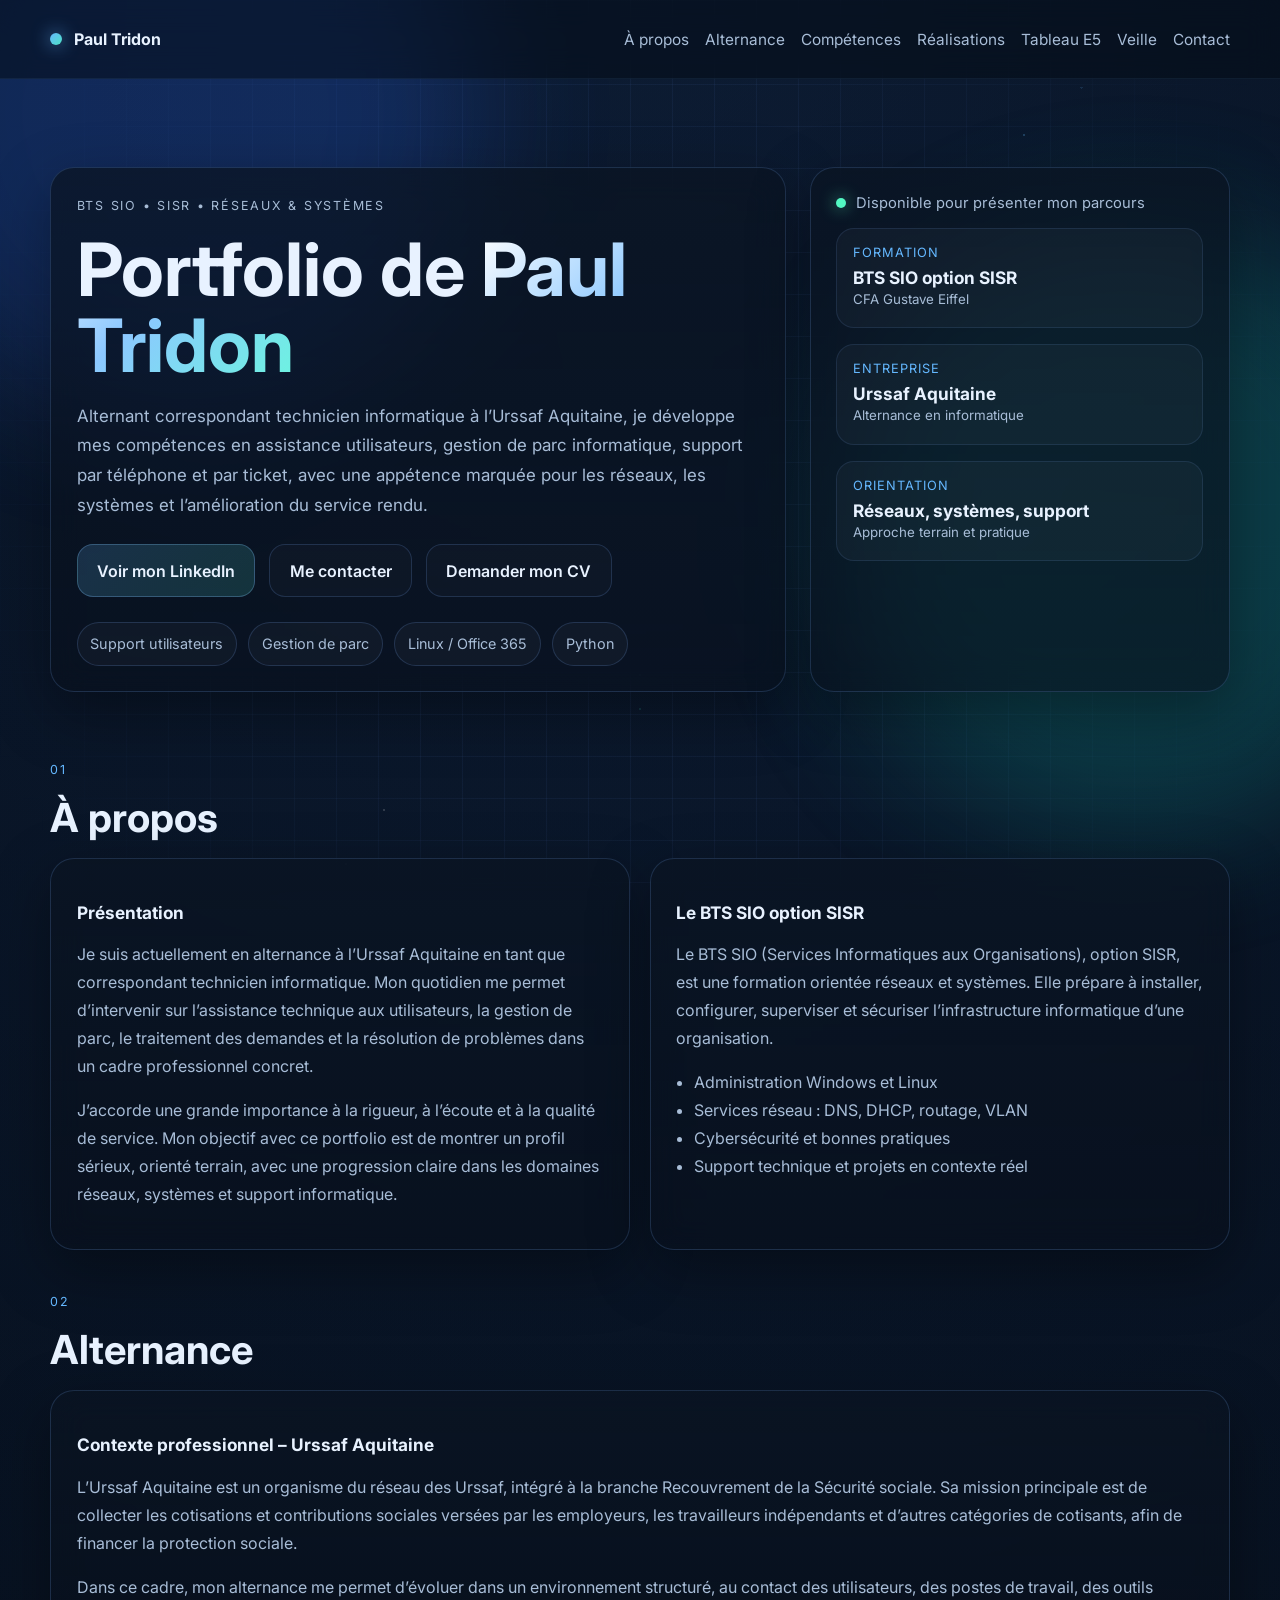
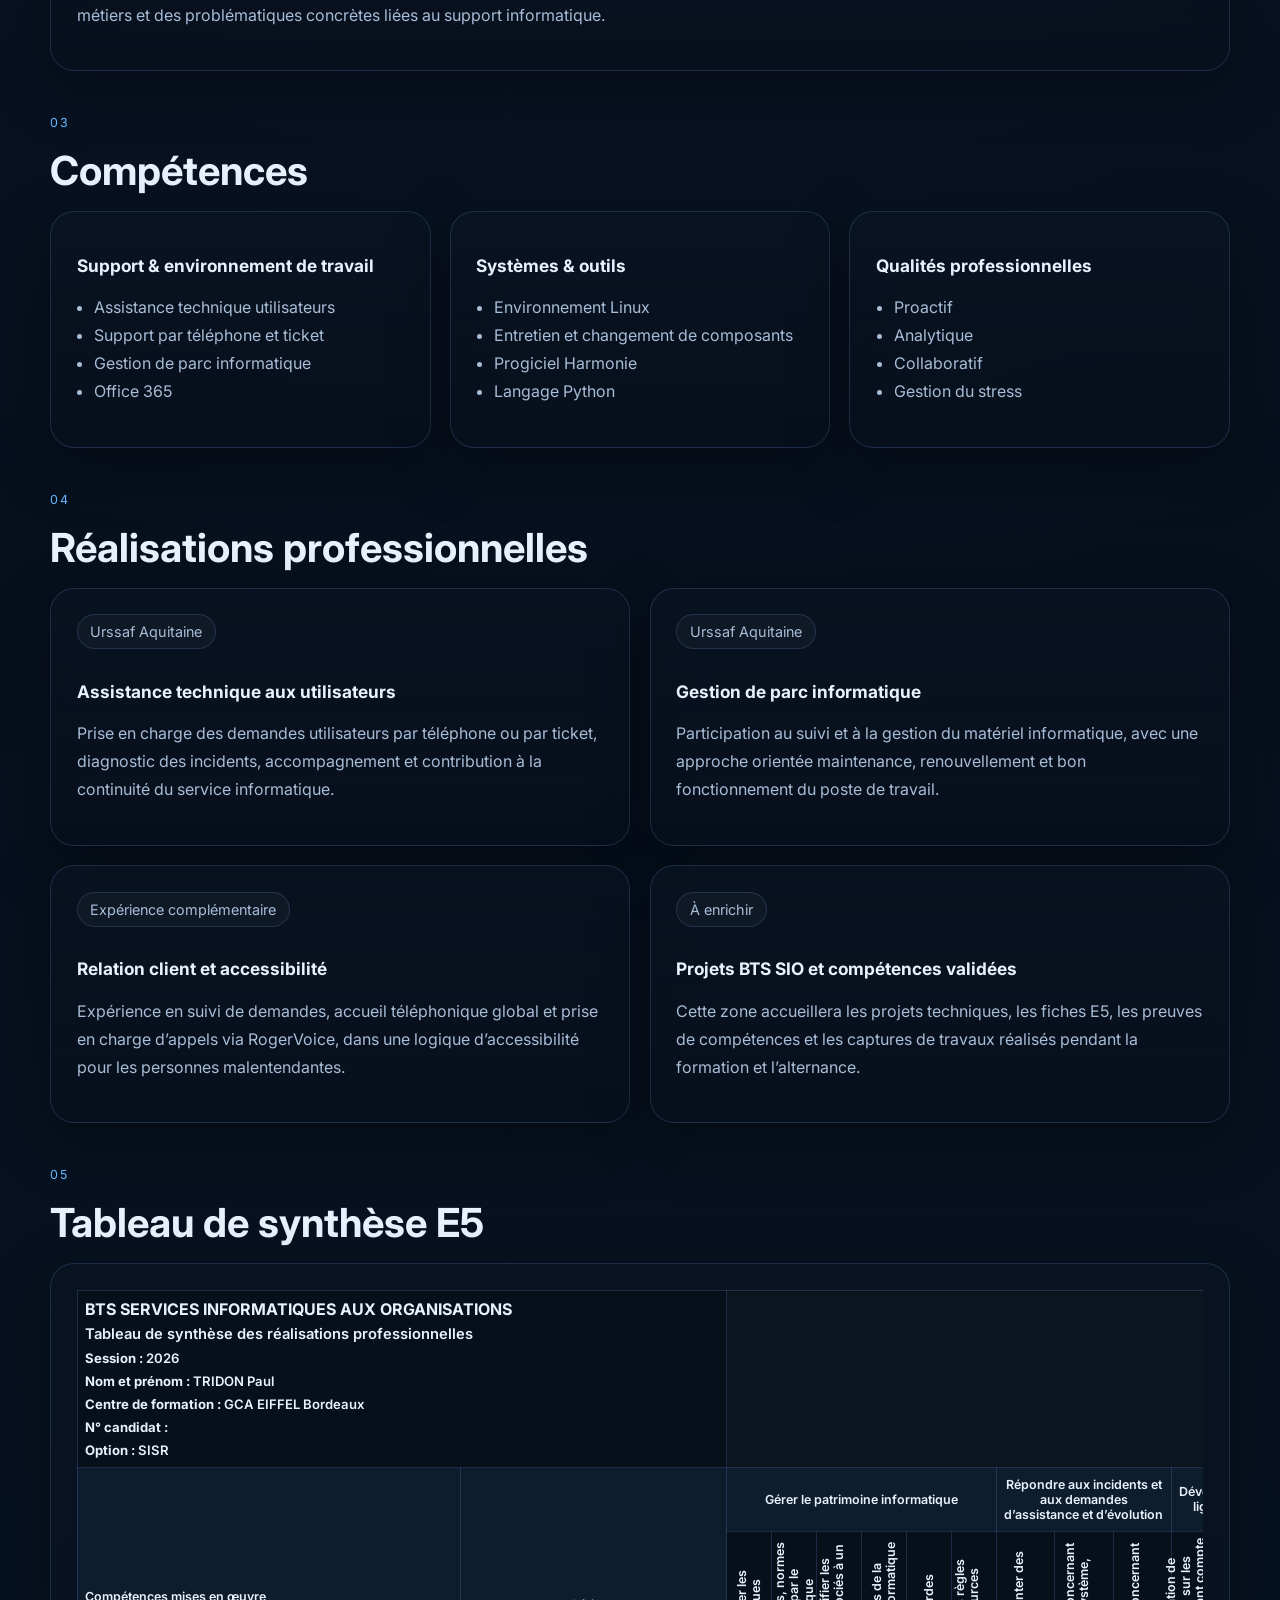
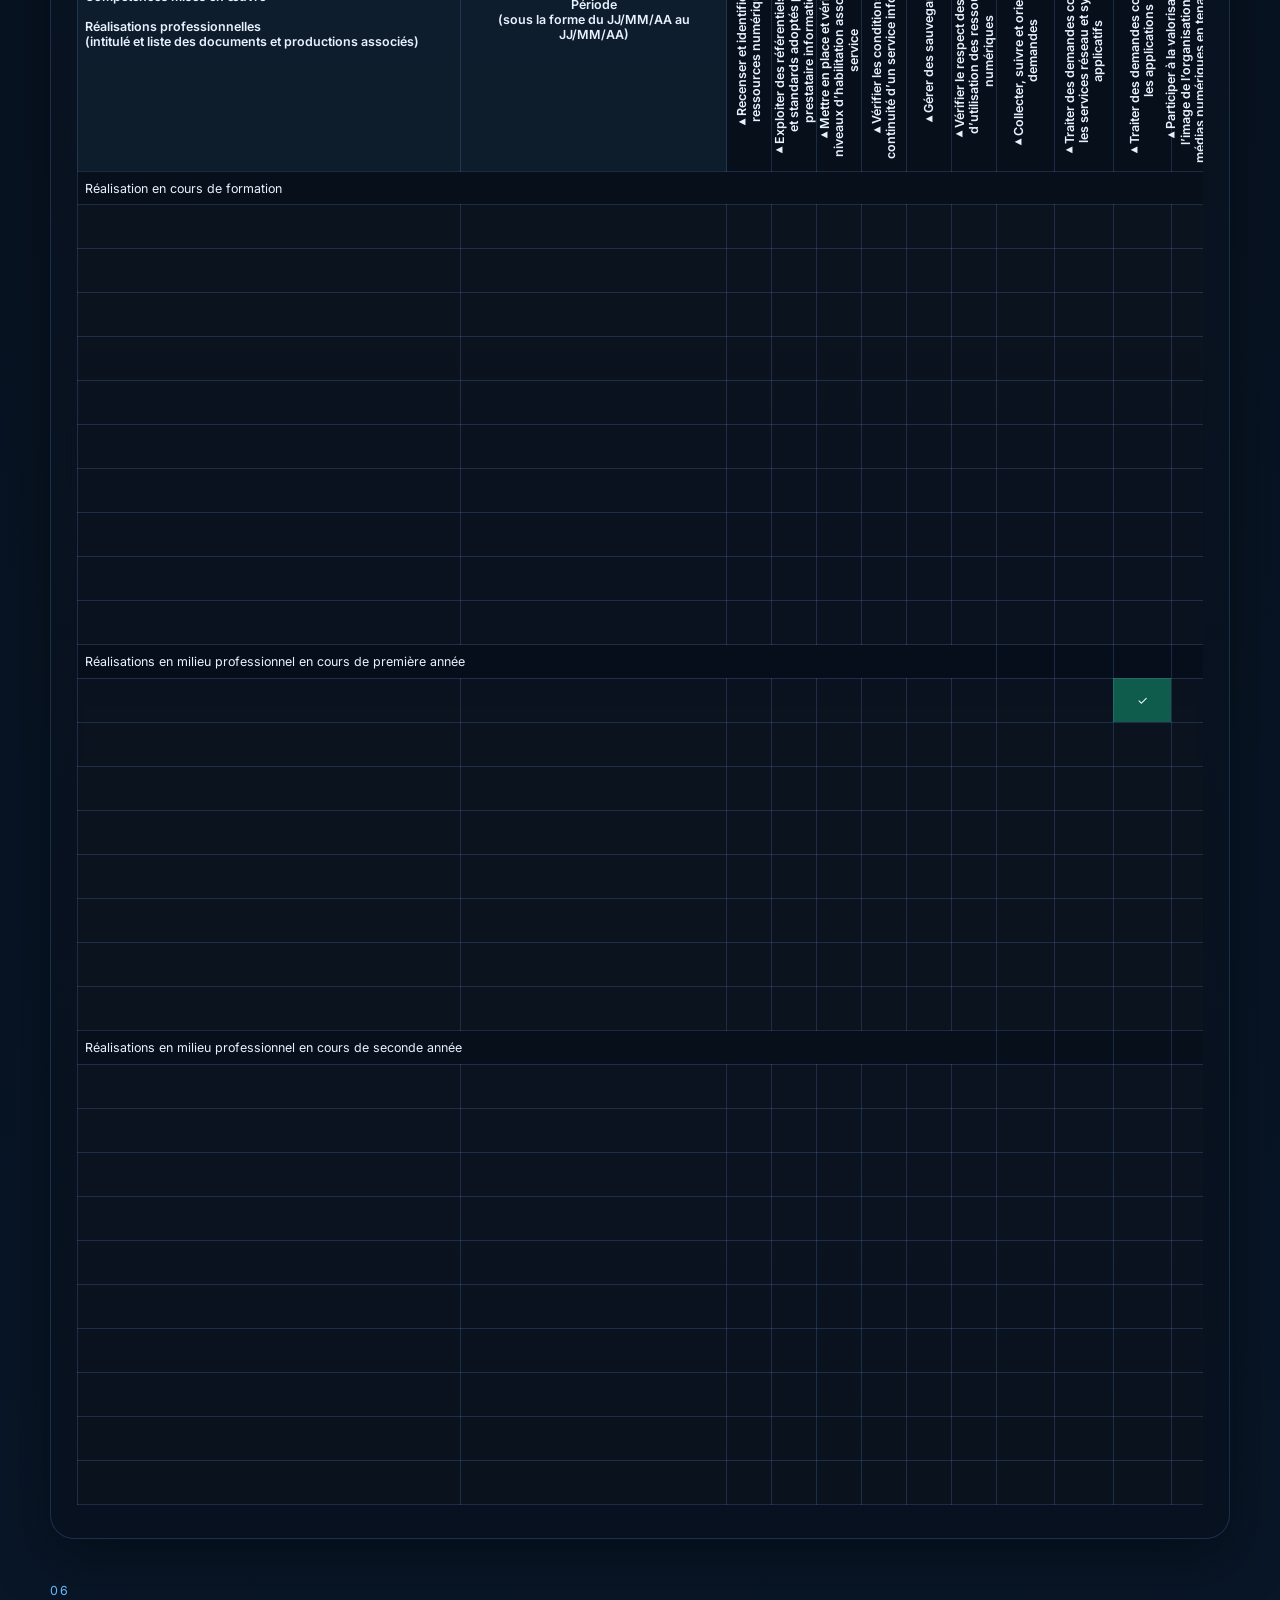
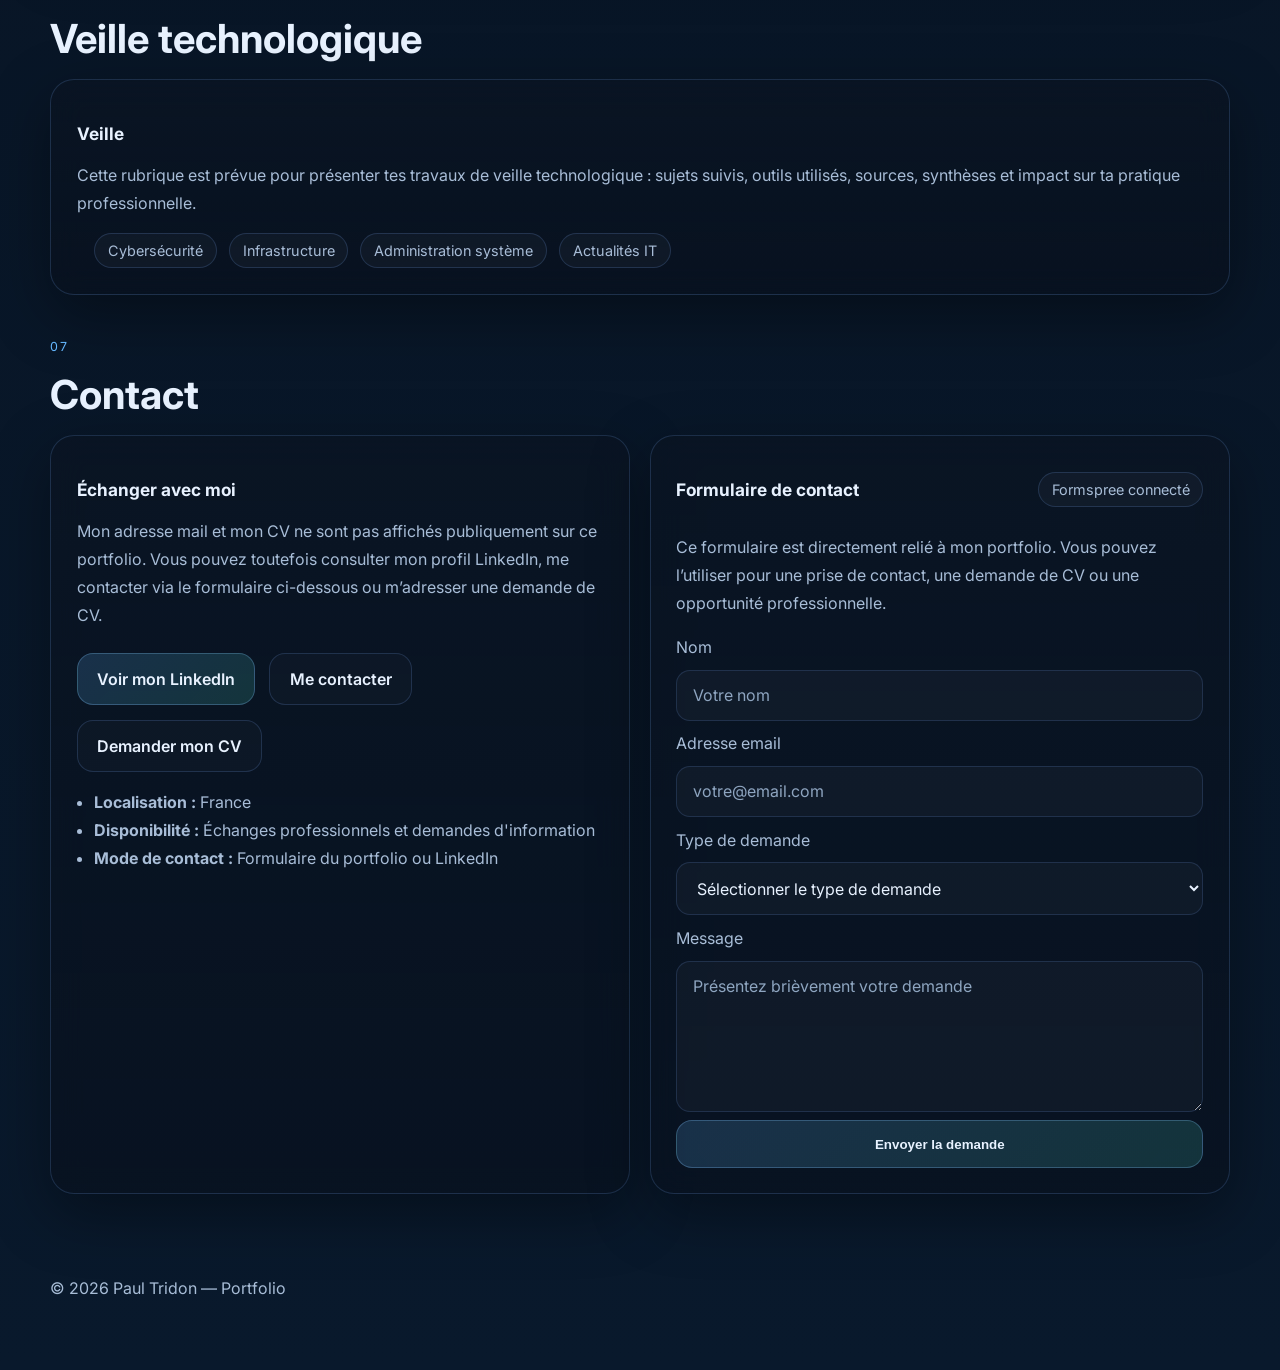
==== index.html @ 914522c3 "Update index.html Script du courant électrique" ====
<!DOCTYPE html>
<html lang="fr">
<head>
  <meta charset="UTF-8" />
  <meta name="viewport" content="width=device-width, initial-scale=1.0" />
  <meta name="description" content="Portfolio de Paul Tridon - BTS SIO SISR, alternant technicien informatique à l'Urssaf Aquitaine." />
  <title>Portfolio | Paul Tridon</title>
  <link rel="preconnect" href="https://fonts.googleapis.com">
  <link rel="preconnect" href="https://fonts.gstatic.com" crossorigin>
  <link href="https://fonts.googleapis.com/css2?family=Inter:wght@300;400;500;600;700;800&display=swap" rel="stylesheet">
  <link rel="stylesheet" href="style.css" />
</head>
<body>
  <div class="background-grid"></div>

<svg class="energy-layer" id="energyLayer" aria-hidden="true">
  <defs>
    <filter id="energyGlow" x="-50%" y="-50%" width="200%" height="200%">
      <feGaussianBlur stdDeviation="2.5" result="blur"></feGaussianBlur>
      <feMerge>
        <feMergeNode in="blur"></feMergeNode>
        <feMergeNode in="SourceGraphic"></feMergeNode>
      </feMerge>
    </filter>
  </defs>
  <g id="energyPaths"></g>
</svg>
  <div class="background-glow glow-1"></div>
  <div class="background-glow glow-2"></div>
  <div class="particles" aria-hidden="true"></div>

  <header class="site-header">
    <div class="container nav-wrap">
      <a href="#accueil" class="brand">
        <span class="brand-dot"></span>
        <span>Paul Tridon</span>
      </a>
      <nav class="nav">
        <a href="#a-propos">À propos</a>
        <a href="#alternance">Alternance</a>
        <a href="#competences">Compétences</a>
        <a href="#realisations">Réalisations</a>
        <a href="#tableau-e5">Tableau E5</a>
        <a href="#veille">Veille</a>
        <a href="#contact">Contact</a>
      </nav>
      <button class="menu-button" aria-label="Ouvrir le menu">☰</button>
    </div>
  </header>

  <main>
    <section id="accueil" class="hero container reveal visible">
      <div class="hero-copy card glass">
        <p class="eyebrow">BTS SIO • SISR • Réseaux & systèmes</p>
        <h1>Portfolio de <span>Paul Tridon</span></h1>
        <p class="lead">
          Alternant correspondant technicien informatique à l’Urssaf Aquitaine, je développe mes compétences
          en assistance utilisateurs, gestion de parc informatique, support par téléphone et par ticket,
          avec une appétence marquée pour les réseaux, les systèmes et l’amélioration du service rendu.
        </p>
        <div class="hero-actions">
          <a class="button primary" href="https://www.linkedin.com/in/paultridon97/" target="_blank" rel="noopener noreferrer">Voir mon LinkedIn</a>
          <a class="button secondary contact-trigger" href="#formulaire-contact" data-request="Prise de contact">Me contacter</a>
          <a class="button secondary contact-trigger" href="#formulaire-contact" data-request="Demande de CV">Demander mon CV</a>
        </div>
        <ul class="hero-badges">
          <li>Support utilisateurs</li>
          <li>Gestion de parc</li>
          <li>Linux / Office 365</li>
          <li>Python</li>
        </ul>
      </div>

      <aside class="hero-panel card glass reveal visible delay-1">
        <div class="panel-top">
          <span class="status"></span>
          <span>Disponible pour présenter mon parcours</span>
        </div>
        <div class="panel-item">
          <span class="panel-label">Formation</span>
          <strong>BTS SIO option SISR</strong>
          <small>CFA Gustave Eiffel</small>
        </div>
        <div class="panel-item">
          <span class="panel-label">Entreprise</span>
          <strong>Urssaf Aquitaine</strong>
          <small>Alternance en informatique</small>
        </div>
        <div class="panel-item">
          <span class="panel-label">Orientation</span>
          <strong>Réseaux, systèmes, support</strong>
          <small>Approche terrain et pratique</small>
        </div>
      </aside>
    </section>

    <section id="a-propos" class="container section reveal">
      <div class="section-heading">
        <p class="eyebrow">01</p>
        <h2>À propos</h2>
      </div>
      <div class="grid two-columns">
        <article class="card glass">
          <h3>Présentation</h3>
          <p>
            Je suis actuellement en alternance à l’Urssaf Aquitaine en tant que correspondant technicien informatique.
            Mon quotidien me permet d’intervenir sur l’assistance technique aux utilisateurs, la gestion de parc,
            le traitement des demandes et la résolution de problèmes dans un cadre professionnel concret.
          </p>
          <p>
            J’accorde une grande importance à la rigueur, à l’écoute et à la qualité de service. Mon objectif avec ce portfolio
            est de montrer un profil sérieux, orienté terrain, avec une progression claire dans les domaines réseaux, systèmes
            et support informatique.
          </p>
        </article>

        <article class="card glass">
          <h3>Le BTS SIO option SISR</h3>
          <p>
            Le BTS SIO (Services Informatiques aux Organisations), option SISR, est une formation orientée réseaux et systèmes.
            Elle prépare à installer, configurer, superviser et sécuriser l’infrastructure informatique d’une organisation.
          </p>
          <ul class="check-list">
            <li>Administration Windows et Linux</li>
            <li>Services réseau : DNS, DHCP, routage, VLAN</li>
            <li>Cybersécurité et bonnes pratiques</li>
            <li>Support technique et projets en contexte réel</li>
          </ul>
        </article>
      </div>
    </section>

    <section id="alternance" class="container section reveal">
      <div class="section-heading">
        <p class="eyebrow">02</p>
        <h2>Alternance</h2>
      </div>
      <article class="card glass long-text">
        <h3>Contexte professionnel – Urssaf Aquitaine</h3>
        <p>
          L’Urssaf Aquitaine est un organisme du réseau des Urssaf, intégré à la branche Recouvrement de la Sécurité sociale.
          Sa mission principale est de collecter les cotisations et contributions sociales versées par les employeurs,
          les travailleurs indépendants et d’autres catégories de cotisants, afin de financer la protection sociale.
        </p>
        <p>
          Dans ce cadre, mon alternance me permet d’évoluer dans un environnement structuré, au contact des utilisateurs,
          des postes de travail, des outils métiers et des problématiques concrètes liées au support informatique.
        </p>
      </article>
    </section>

    <section id="competences" class="container section reveal">
      <div class="section-heading">
        <p class="eyebrow">03</p>
        <h2>Compétences</h2>
      </div>
      <div class="grid cards-3">
        <article class="card glass skill-card">
          <h3>Support & environnement de travail</h3>
          <ul>
            <li>Assistance technique utilisateurs</li>
            <li>Support par téléphone et ticket</li>
            <li>Gestion de parc informatique</li>
            <li>Office 365</li>
          </ul>
        </article>
        <article class="card glass skill-card">
          <h3>Systèmes & outils</h3>
          <ul>
            <li>Environnement Linux</li>
            <li>Entretien et changement de composants</li>
            <li>Progiciel Harmonie</li>
            <li>Langage Python</li>
          </ul>
        </article>
        <article class="card glass skill-card">
          <h3>Qualités professionnelles</h3>
          <ul>
            <li>Proactif</li>
            <li>Analytique</li>
            <li>Collaboratif</li>
            <li>Gestion du stress</li>
          </ul>
        </article>
      </div>
    </section>

    <section id="realisations" class="container section reveal">
      <div class="section-heading">
        <p class="eyebrow">04</p>
        <h2>Réalisations professionnelles</h2>
      </div>
      <div class="grid cards-2">
        <article class="card glass project-card">
          <div class="project-tag">Urssaf Aquitaine</div>
          <h3>Assistance technique aux utilisateurs</h3>
          <p>
            Prise en charge des demandes utilisateurs par téléphone ou par ticket, diagnostic des incidents,
            accompagnement et contribution à la continuité du service informatique.
          </p>
        </article>
        <article class="card glass project-card">
          <div class="project-tag">Urssaf Aquitaine</div>
          <h3>Gestion de parc informatique</h3>
          <p>
            Participation au suivi et à la gestion du matériel informatique, avec une approche orientée maintenance,
            renouvellement et bon fonctionnement du poste de travail.
          </p>
        </article>
        <article class="card glass project-card">
          <div class="project-tag">Expérience complémentaire</div>
          <h3>Relation client et accessibilité</h3>
          <p>
            Expérience en suivi de demandes, accueil téléphonique global et prise en charge d’appels via RogerVoice,
            dans une logique d’accessibilité pour les personnes malentendantes.
          </p>
        </article>
        <article class="card glass project-card">
          <div class="project-tag">À enrichir</div>
          <h3>Projets BTS SIO et compétences validées</h3>
          <p>
            Cette zone accueillera les projets techniques, les fiches E5, les preuves de compétences et les captures
            de travaux réalisés pendant la formation et l’alternance.
          </p>
        </article>
      </div>
    </section>


    <section id="tableau-e5" class="container section reveal">
      <div class="section-heading">
        <p class="eyebrow">05</p>
        <h2>Tableau de synthèse E5</h2>
      </div>
      <article class="card glass">
        <div class="e5-wrapper">
          <table class="e5-table" aria-label="Tableau de synthèse des réalisations professionnelles E5">
            <tr class="e5-meta-row">
             <th colspan="2" class="e5-meta-cell">
              <div class="e5-meta-stack">
                <div class="e5-meta-title">BTS SERVICES INFORMATIQUES AUX ORGANISATIONS</div>
                <div class="e5-meta-subtitle">Tableau de synthèse des réalisations professionnelles</div>
          
                <div class="e5-meta-line"><strong>Session :</strong> 2026</div>
                <div class="e5-meta-line"><strong>Nom et prénom :</strong> TRIDON Paul</div>
                <div class="e5-meta-line"><strong>Centre de formation :</strong> GCA EIFFEL Bordeaux</div>
                <div class="e5-meta-line"><strong>N° candidat :</strong> </div>
                <div class="e5-meta-line"><strong>Option :</strong> SISR</div>
              </div>
            </th>

  <th colspan="21" class="e5-meta-spacer"></th>
</tr>
              <th rowspan="2" class="left-header">Compétences mises en œuvre<br><br>Réalisations professionnelles<br>(intitulé et liste des documents et productions associés)</th>
              <th rowspan="2" class="period-header">Période<br>(sous la forme du JJ/MM/AA au JJ/MM/AA)</th>
              <th colspan="6" class="group-header">Gérer le patrimoine informatique</th>
              <th colspan="3" class="group-header">Répondre aux incidents et aux demandes d’assistance et d’évolution</th>
              <th colspan="3" class="group-header">Développer la présence en ligne de l’organisation</th>
              <th colspan="3" class="group-header">Travailler en mode projet</th>
              <th colspan="3" class="group-header">Mettre à disposition des utilisateurs un service informatique</th>
              <th colspan="4" class="group-header">Organiser son développement professionnel</th>
            </tr>
            <tr>
                <th scope="col" class="rotate">▸Recenser et identifier les ressources numériques</th>
                <th scope="col" class="rotate">▸Exploiter des référentiels, normes et standards adoptés par le prestataire informatique</th>
                <th scope="col" class="rotate">▸Mettre en place et vérifier les niveaux d’habilitation associés à un service</th>
                <th scope="col" class="rotate">▸Vérifier les conditions de la continuité d’un service informatique</th>
                <th scope="col" class="rotate">▸Gérer des sauvegardes</th>
                <th scope="col" class="rotate">▸Vérifier le respect des règles d’utilisation des ressources numériques</th>
                <th scope="col" class="rotate">▸Collecter, suivre et orienter des demandes</th>
                <th scope="col" class="rotate">▸Traiter des demandes concernant les services réseau et système, applicatifs</th>
                <th scope="col" class="rotate">▸Traiter des demandes concernant les applications</th>
                <th scope="col" class="rotate">▸Participer à la valorisation de l’image de l’organisation sur les médias numériques en tenant compte du cadre juridique et des enjeux économiques</th>
                <th scope="col" class="rotate">▸Référencer les services en ligne de l’organisation et mesurer leur visibilité.</th>
                <th scope="col" class="rotate">▸Participer à l’évolution d’un site Web exploitant les données de l’organisation</th>
                <th scope="col" class="rotate">▸Analyser les objectifs et les modalités d’organisation d’un projet</th>
                <th scope="col" class="rotate">▸Planifier les activités</th>
                <th scope="col" class="rotate">▸Évaluer les indicateurs de suivi d’un projet et analyser les écarts</th>
                <th scope="col" class="rotate">▸Réaliser les tests d’intégration et d’acceptation d’un service</th>
                <th scope="col" class="rotate">▸Déployer un service</th>
                <th scope="col" class="rotate">▸Accompagner les utilisateurs dans la mise en place d’un service</th>
                <th scope="col" class="rotate">▸Mettre en place son environnement d’apprentissage personnel</th>
                <th scope="col" class="rotate">▸Mettre en œuvre des outils et stratégies de veille informationnelle</th>
                <th scope="col" class="rotate">▸Gérer son identité professionnelle</th>
                <th scope="col" class="rotate">▸Développer son projet professionnel</th>
            </tr>
            <tr class="section-row">
              <td colspan="24">Réalisation en cours de formation</td>
            </tr>
              <tr class="blank-row"><td></td><td></td><td></td><td></td><td></td><td></td><td></td><td></td><td></td><td></td><td></td><td></td><td></td><td></td><td></td><td></td><td></td><td></td><td></td><td></td><td></td><td></td><td></td><td></td></tr>
              <tr class="blank-row"><td></td><td></td><td></td><td></td><td></td><td></td><td></td><td></td><td></td><td></td><td></td><td></td><td></td><td></td><td></td><td></td><td></td><td></td><td></td><td></td><td></td><td></td><td></td><td></td></tr>
              <tr class="blank-row"><td></td><td></td><td></td><td></td><td></td><td></td><td></td><td></td><td></td><td></td><td></td><td></td><td></td><td></td><td></td><td></td><td></td><td></td><td></td><td></td><td></td><td></td><td></td><td></td></tr>
              <tr class="blank-row"><td></td><td></td><td></td><td></td><td></td><td></td><td></td><td></td><td></td><td></td><td></td><td></td><td></td><td></td><td></td><td></td><td></td><td></td><td></td><td></td><td></td><td></td><td></td><td></td></tr>
              <tr class="blank-row"><td></td><td></td><td></td><td></td><td></td><td></td><td></td><td></td><td></td><td></td><td></td><td></td><td></td><td></td><td></td><td></td><td></td><td></td><td></td><td></td><td></td><td></td><td></td><td></td></tr>
              <tr class="blank-row"><td></td><td></td><td></td><td></td><td></td><td></td><td></td><td></td><td></td><td></td><td></td><td></td><td></td><td></td><td></td><td></td><td></td><td></td><td></td><td></td><td></td><td></td><td></td><td></td></tr>
              <tr class="blank-row"><td></td><td></td><td></td><td></td><td></td><td></td><td></td><td></td><td></td><td></td><td></td><td></td><td></td><td></td><td></td><td></td><td></td><td></td><td></td><td></td><td></td><td></td><td></td><td></td></tr>
              <tr class="blank-row"><td></td><td></td><td></td><td></td><td></td><td></td><td></td><td></td><td></td><td></td><td></td><td></td><td></td><td></td><td></td><td></td><td></td><td></td><td></td><td></td><td></td><td></td><td></td><td></td></tr>
              <tr class="blank-row"><td></td><td></td><td></td><td></td><td></td><td></td><td></td><td></td><td></td><td></td><td></td><td></td><td></td><td></td><td></td><td></td><td></td><td></td><td></td><td></td><td></td><td></td><td></td><td></td></tr>
              <tr class="blank-row"><td></td><td></td><td></td><td></td><td></td><td></td><td></td><td></td><td></td><td></td><td></td><td></td><td></td><td></td><td></td><td></td><td></td><td></td><td></td><td></td><td></td><td></td><td></td><td></td></tr>
            <tr class="section-row secondary">
              <td colspan="8">Réalisations en milieu professionnel en cours de première année</td>
              <td></td><td></td><td></td><td></td><td></td><td></td><td></td><td></td>
              <td></td><td></td><td></td><td></td><td></td><td></td><td></td><td></td>
            </tr>
              <tr class="blank-row"><td></td><td></td><td></td><td></td><td></td><td></td><td></td><td></td><td></td><td></td><td style="background:#0f5c4d; color:#eafff8; text-align:center;">✓</td><td></td><td></td><td></td><td></td><td></td><td></td><td></td><td></td><td></td><td></td><td></td><td></td><td></td></tr>
              <tr class="blank-row"><td></td><td></td><td></td><td></td><td></td><td></td><td></td><td></td><td></td><td></td><td></td><td></td><td></td><td></td><td></td><td></td><td></td><td></td><td></td><td></td><td></td><td></td><td></td><td></td></tr>
              <tr class="blank-row"><td></td><td></td><td></td><td></td><td></td><td></td><td></td><td></td><td></td><td></td><td></td><td></td><td></td><td></td><td></td><td></td><td></td><td></td><td></td><td></td><td></td><td></td><td></td><td></td></tr>
              <tr class="blank-row"><td></td><td></td><td></td><td></td><td></td><td></td><td></td><td></td><td></td><td></td><td></td><td></td><td></td><td></td><td></td><td></td><td></td><td></td><td></td><td></td><td></td><td></td><td></td><td></td></tr>
              <tr class="blank-row"><td></td><td></td><td></td><td></td><td></td><td></td><td></td><td></td><td></td><td></td><td></td><td></td><td></td><td></td><td></td><td></td><td></td><td></td><td></td><td></td><td></td><td></td><td></td><td></td></tr>
              <tr class="blank-row"><td></td><td></td><td></td><td></td><td></td><td></td><td></td><td></td><td></td><td></td><td></td><td></td><td></td><td></td><td></td><td></td><td></td><td></td><td></td><td></td><td></td><td></td><td></td><td></td></tr>
              <tr class="blank-row"><td></td><td></td><td></td><td></td><td></td><td></td><td></td><td></td><td></td><td></td><td></td><td></td><td></td><td></td><td></td><td></td><td></td><td></td><td></td><td></td><td></td><td></td><td></td><td></td></tr>
              <tr class="blank-row"><td></td><td></td><td></td><td></td><td></td><td></td><td></td><td></td><td></td><td></td><td></td><td></td><td></td><td></td><td></td><td></td><td></td><td></td><td></td><td></td><td></td><td></td><td></td><td></td></tr>
            <tr class="section-row secondary">
              <td colspan="8">Réalisations en milieu professionnel en cours de seconde année</td>
              <td></td><td></td><td></td><td></td><td></td><td></td><td></td><td></td>
              <td></td><td></td><td></td><td></td><td></td><td></td><td></td><td></td>
            </tr>
              <tr class="blank-row"><td></td><td></td><td></td><td></td><td></td><td></td><td></td><td></td><td></td><td></td><td></td><td></td><td></td><td></td><td></td><td></td><td></td><td></td><td></td><td></td><td></td><td></td><td></td><td></td></tr>
              <tr class="blank-row"><td></td><td></td><td></td><td></td><td></td><td></td><td></td><td></td><td></td><td></td><td></td><td></td><td></td><td></td><td></td><td></td><td></td><td></td><td></td><td></td><td></td><td></td><td></td><td></td></tr>
              <tr class="blank-row"><td></td><td></td><td></td><td></td><td></td><td></td><td></td><td></td><td></td><td></td><td></td><td></td><td></td><td></td><td></td><td></td><td></td><td></td><td></td><td></td><td></td><td></td><td></td><td></td></tr>
              <tr class="blank-row"><td></td><td></td><td></td><td></td><td></td><td></td><td></td><td></td><td></td><td></td><td></td><td></td><td></td><td></td><td></td><td></td><td></td><td></td><td></td><td></td><td></td><td></td><td></td><td></td></tr>
              <tr class="blank-row"><td></td><td></td><td></td><td></td><td></td><td></td><td></td><td></td><td></td><td></td><td></td><td></td><td></td><td></td><td></td><td></td><td></td><td></td><td></td><td></td><td></td><td></td><td></td><td></td></tr>
              <tr class="blank-row"><td></td><td></td><td></td><td></td><td></td><td></td><td></td><td></td><td></td><td></td><td></td><td></td><td></td><td></td><td></td><td></td><td></td><td></td><td></td><td></td><td></td><td></td><td></td><td></td></tr>
              <tr class="blank-row"><td></td><td></td><td></td><td></td><td></td><td></td><td></td><td></td><td></td><td></td><td></td><td></td><td></td><td></td><td></td><td></td><td></td><td></td><td></td><td></td><td></td><td></td><td></td><td></td></tr>
              <tr class="blank-row"><td></td><td></td><td></td><td></td><td></td><td></td><td></td><td></td><td></td><td></td><td></td><td></td><td></td><td></td><td></td><td></td><td></td><td></td><td></td><td></td><td></td><td></td><td></td><td></td></tr>
              <tr class="blank-row"><td></td><td></td><td></td><td></td><td></td><td></td><td></td><td></td><td></td><td></td><td></td><td></td><td></td><td></td><td></td><td></td><td></td><td></td><td></td><td></td><td></td><td></td><td></td><td></td></tr>
              <tr class="blank-row"><td></td><td></td><td></td><td></td><td></td><td></td><td></td><td></td><td></td><td></td><td></td><td></td><td></td><td></td><td></td><td></td><td></td><td></td><td></td><td></td><td></td><td></td><td></td><td></td></tr>
          </table>
        </div>
      </article>
    </section>


    <section id="veille" class="container section reveal">
      <div class="section-heading">
        <p class="eyebrow">06</p>
        <h2>Veille technologique</h2>
      </div>
      <article class="card glass">
        <h3>Veille</h3>
        <p>
          Cette rubrique est prévue pour présenter tes travaux de veille technologique : sujets suivis,
          outils utilisés, sources, synthèses et impact sur ta pratique professionnelle.
        </p>
        <div class="mini-tags">
          <span>Cybersécurité</span>
          <span>Infrastructure</span>
          <span>Administration système</span>
          <span>Actualités IT</span>
        </div>
      </article>
    </section>

    <section id="contact" class="container section reveal">
      <div class="section-heading">
        <p class="eyebrow">07</p>
        <h2>Contact</h2>
      </div>
      <div class="grid two-columns">
        <article class="card glass">
          <h3>Échanger avec moi</h3>
          <p>
            Mon adresse mail et mon CV ne sont pas affichés publiquement sur ce portfolio.
            Vous pouvez toutefois consulter mon profil LinkedIn, me contacter via le formulaire
            ci-dessous ou m’adresser une demande de CV.
          </p>
          <div class="hero-actions contact-actions">
            <a class="button primary" href="https://www.linkedin.com/in/paultridon97/" target="_blank" rel="noopener noreferrer">Voir mon LinkedIn</a>
            <a class="button secondary contact-trigger" href="#formulaire-contact" data-request="Prise de contact">Me contacter</a>
            <a class="button secondary contact-trigger" href="#formulaire-contact" data-request="Demande de CV">Demander mon CV</a>
          </div>
          <ul class="contact-list">
            <li><strong>Localisation :</strong> France</li>
            <li><strong>Disponibilité :</strong> Échanges professionnels et demandes d'information</li>
            <li><strong>Mode de contact :</strong> Formulaire du portfolio ou LinkedIn</li>
          </ul>
        </article>

        <article class="card glass" id="formulaire-contact">
          <div class="form-heading">
            <h3>Formulaire de contact</h3>
            <span class="form-badge">Formspree connecté</span>
          </div>
          <p>
            Ce formulaire est directement relié à mon portfolio. Vous pouvez l’utiliser pour une prise de contact, une demande de CV ou une opportunité professionnelle.
          </p>

          <form class="contact-form" action="https://formspree.io/f/xzdklglq" method="POST">
            <input type="hidden" name="_subject" value="Nouveau message depuis le portfolio de Paul Tridon" />
            <input type="hidden" name="_next" value="thank-you.html" />
            <input type="text" name="_gotcha" tabindex="-1" autocomplete="off" class="honeypot" aria-hidden="true" />

            <label for="nom">Nom</label>
            <input id="nom" name="nom" type="text" placeholder="Votre nom" required />

            <label for="email">Adresse email</label>
            <input id="email" name="email" type="email" placeholder="votre@email.com" required />

            <label for="type-demande">Type de demande</label>
            <select id="type-demande" name="type_demande" required>
              <option value="">Sélectionner le type de demande</option>
              <option value="Prise de contact">Prise de contact</option>
              <option value="Demande de CV">Demande de CV</option>
              <option value="Opportunité professionnelle">Opportunité professionnelle</option>
            </select>

            <label for="message">Message</label>
            <textarea id="message" name="message" rows="6" placeholder="Présentez brièvement votre demande" required></textarea>

            <button class="button primary full-width" type="submit">Envoyer la demande</button>
          </form>
        </article>
      </div>
    </section>
  </main>

  <footer class="site-footer container">
    <p>© <span id="year"></span> Paul Tridon — Portfolio</p>
  </footer>

  <script>
    const menuButton = document.querySelector('.menu-button');
    const nav = document.querySelector('.nav');
    const year = document.getElementById('year');
    const revealElements = document.querySelectorAll('.reveal');
    const contactTriggers = document.querySelectorAll('.contact-trigger');
    const requestField = document.getElementById('type-demande');

    year.textContent = new Date().getFullYear();

    if (menuButton) {
      menuButton.addEventListener('click', () => {
        document.body.classList.toggle('menu-open');
      });
    }

    nav?.querySelectorAll('a').forEach((link) => {
      link.addEventListener('click', () => document.body.classList.remove('menu-open'));
    });

    const observer = new IntersectionObserver((entries) => {
      entries.forEach((entry) => {
        if (entry.isIntersecting) {
          entry.target.classList.add('visible');
          observer.unobserve(entry.target);
        }
      });
    }, { threshold: 0.15 });

    revealElements.forEach((element) => {
      if (!element.classList.contains('visible')) observer.observe(element);
    });

    contactTriggers.forEach((trigger) => {
      trigger.addEventListener('click', () => {
        const requestType = trigger.dataset.request || '';
        if (requestField && requestType) {
          requestField.value = requestType;
        }
      });
    });
  </script>
  <script>
  const energyLayer = document.getElementById("energyLayer");
  const energyPaths = document.getElementById("energyPaths");

  const GRID_SIZE = 42; // Doit correspondre au background-size de ta grille

  function resizeEnergyLayer() {
    energyLayer.setAttribute("viewBox", `0 0 ${window.innerWidth} ${window.innerHeight}`);
  }

  function clamp(value, min, max) {
    return Math.max(min, Math.min(max, value));
  }

  function randomGridCoord(max) {
    const cells = Math.floor(max / GRID_SIZE);
    return Math.round(Math.random() * cells) * GRID_SIZE;
  }

  function randomEdgePoint(w, h) {
    const edge = Math.floor(Math.random() * 4);

    if (edge === 0) return { x: 0, y: randomGridCoord(h) };      // gauche
    if (edge === 1) return { x: w, y: randomGridCoord(h) };      // droite
    if (edge === 2) return { x: randomGridCoord(w), y: 0 };      // haut
    return { x: randomGridCoord(w), y: h };                      // bas
  }

  function buildElectricPath() {
    const w = window.innerWidth;
    const h = window.innerHeight;

    let current = randomEdgePoint(w, h);
    const points = [current];

    let horizontal = Math.random() > 0.5;
    const segments = Math.floor(Math.random() * 4) + 5; // entre 5 et 8 segments

    for (let i = 0; i < segments; i++) {
      if (horizontal) {
        let nextX = randomGridCoord(w);
        if (nextX === current.x) {
          nextX = clamp(current.x + (Math.random() > 0.5 ? GRID_SIZE * 2 : -GRID_SIZE * 2), 0, w);
        }
        current = { x: nextX, y: current.y };
      } else {
        let nextY = randomGridCoord(h);
        if (nextY === current.y) {
          nextY = clamp(current.y + (Math.random() > 0.5 ? GRID_SIZE * 2 : -GRID_SIZE * 2), 0, h);
        }
        current = { x: current.x, y: nextY };
      }

      points.push(current);
      horizontal = !horizontal;
    }

    return points;
  }

  function pointsToPath(points) {
    return points.map((p, i) => `${i === 0 ? "M" : "L"} ${p.x} ${p.y}`).join(" ");
  }

  function createPath(d, className, duration) {
    const path = document.createElementNS("http://www.w3.org/2000/svg", "path");
    path.setAttribute("d", d);
    path.setAttribute("class", className);
    path.style.setProperty("--dur", `${duration}s`);
    return path;
  }

  function spawnEnergy() {
    const points = buildElectricPath();
    const d = pointsToPath(points);
    const duration = (Math.random() * 1 + 1.8).toFixed(2);

    const soft = createPath(d, "energy-path soft", duration);
    const main = createPath(d, "energy-path", duration);

    energyPaths.appendChild(soft);
    energyPaths.appendChild(main);

    setTimeout(() => {
      soft.remove();
      main.remove();
    }, duration * 1000 + 400);
  }

  resizeEnergyLayer();
  window.addEventListener("resize", resizeEnergyLayer);

  spawnEnergy();
  setInterval(spawnEnergy, 1200);
</script>
</body>
</html>
---- style.css ----
:root {
  --bg: #07111f;
  --bg-soft: rgba(10, 22, 38, 0.72);
  --panel: rgba(10, 18, 31, 0.72);
  --panel-border: rgba(122, 179, 255, 0.18);
  --text: #e8f2ff;
  --muted: #a8bdd7;
  --accent: #65b8ff;
  --accent-2: #4de2c5;
  --shadow: 0 20px 60px rgba(0, 0, 0, 0.35);
  --radius: 24px;
  --max: 1180px;
}
.energy-layer {
  position: fixed;
  inset: 0;
  width: 100%;
  height: 100%;
  pointer-events: none;
  z-index: -2;
  opacity: 0.7;
  mix-blend-mode: screen;
}

.energy-path {
  fill: none;
  stroke: #66d4ff;
  stroke-width: 2;
  stroke-linecap: round;
  stroke-linejoin: round;
  filter: url(#energyGlow);
  stroke-dasharray: 10 18;
  animation: energyTravel var(--dur, 2.4s) linear forwards;
}

.energy-path.soft {
  stroke: #4de2c5;
  stroke-width: 4;
  opacity: 0.28;
}

@keyframes energyTravel {
  0% {
    stroke-dashoffset: 260;
    opacity: 0;
  }
  12% {
    opacity: 0.95;
  }
  80% {
    opacity: 0.75;
  }
  100% {
    stroke-dashoffset: 0;
    opacity: 0;
  }
}

header,
main,
footer {
  position: relative;
  z-index: 1;
}

@media (prefers-reduced-motion: reduce) {
  .energy-layer {
    display: none;
  }
}
* { box-sizing: border-box; }
html { scroll-behavior: smooth; }
body {
  margin: 0;
  font-family: "Inter", sans-serif;
  background:
    radial-gradient(circle at top, rgba(34, 73, 130, 0.28), transparent 36%),
    linear-gradient(180deg, #040a14 0%, #07111f 45%, #09192c 100%);
  color: var(--text);
  overflow-x: hidden;
}
body.menu-open .nav { display: flex; }
a { color: #8acbff; }
code {
  font-family: ui-monospace, SFMono-Regular, Menlo, Consolas, monospace;
  background: rgba(255,255,255,0.04);
  border: 1px solid rgba(120, 170, 255, 0.12);
  padding: 0.1rem 0.35rem;
  border-radius: 8px;
}
.container { width: min(var(--max), calc(100% - 2rem)); margin: 0 auto; }
.background-grid {
  position: fixed; inset: 0;
  background-image:
    linear-gradient(rgba(115, 163, 255, 0.06) 1px, transparent 1px),
    linear-gradient(90deg, rgba(115, 163, 255, 0.06) 1px, transparent 1px);
  background-size: 42px 42px;
  mask-image: radial-gradient(circle at center, black 48%, transparent 92%);
  pointer-events: none; z-index: -4;
}
.background-glow {
  position: fixed; width: 38rem; height: 38rem; border-radius: 50%;
  filter: blur(70px); opacity: 0.22; pointer-events: none; z-index: -3;
  animation: floatGlow 16s ease-in-out infinite alternate;
}
.glow-1 { top: -12rem; left: -8rem; background: #2d6dff; }
.glow-2 { right: -10rem; top: 25%; background: #13bfae; animation-duration: 20s; }
.particles { position: fixed; inset: 0; overflow: hidden; pointer-events: none; z-index: -2; }
.particles::before,
.particles::after {
  content: ""; position: absolute; inset: 0;
  background-image:
    radial-gradient(circle at 20% 30%, rgba(255,255,255,0.7) 0 1px, transparent 1px),
    radial-gradient(circle at 80% 15%, rgba(101,184,255,0.7) 0 1px, transparent 1px),
    radial-gradient(circle at 50% 75%, rgba(77,226,197,0.7) 0 1px, transparent 1px),
    radial-gradient(circle at 30% 90%, rgba(255,255,255,0.45) 0 1px, transparent 1px),
    radial-gradient(circle at 70% 50%, rgba(101,184,255,0.55) 0 1px, transparent 1px);
  background-size: 100% 100%; opacity: 0.35; animation: drift 30s linear infinite;
}
.particles::after { opacity: 0.2; transform: scale(1.15); animation-duration: 42s; animation-direction: reverse; }
.site-header {
  position: sticky; top: 0; z-index: 10; backdrop-filter: blur(16px);
  background: rgba(5, 12, 22, 0.52); border-bottom: 1px solid rgba(119, 172, 255, 0.08);
}
.nav-wrap { display: flex; align-items: center; justify-content: space-between; gap: 1rem; min-height: 78px; }
.brand { display: inline-flex; align-items: center; gap: 0.75rem; color: var(--text); text-decoration: none; font-weight: 700; }
.brand-dot {
  width: 12px; height: 12px; border-radius: 999px;
  background: linear-gradient(135deg, var(--accent), var(--accent-2));
  box-shadow: 0 0 18px rgba(101, 184, 255, 0.8);
}
.nav { display: flex; gap: 1rem; flex-wrap: wrap; }
.nav a, .menu-button { color: var(--muted); }
.nav a { text-decoration: none; font-size: 0.96rem; transition: color 0.2s ease; }
.nav a:hover { color: var(--text); }
.menu-button {
  display: none; background: transparent; border: 1px solid rgba(120, 170, 255, 0.16);
  border-radius: 14px; padding: 0.6rem 0.8rem; font-size: 1rem;
}
.hero {
  display: grid; grid-template-columns: minmax(0, 1.4fr) minmax(280px, 0.8fr);
  gap: 1.5rem; padding: 5.5rem 0 3rem;
}
.card { border-radius: var(--radius); padding: 1.6rem; box-shadow: var(--shadow); }
.glass {
  background: linear-gradient(180deg, rgba(10, 20, 34, 0.75), rgba(8, 15, 27, 0.58));
  border: 1px solid var(--panel-border); backdrop-filter: blur(16px);
}
.eyebrow {
  display: inline-flex; align-items: center; gap: 0.5rem; text-transform: uppercase;
  letter-spacing: 0.14em; font-size: 0.78rem; color: var(--accent); margin: 0 0 1rem;
}
.hero h1 { margin: 0; font-size: clamp(2.4rem, 6vw, 4.6rem); line-height: 1.02; }
.hero h1 span {
  background: linear-gradient(135deg, #ffffff, #8cc8ff, #6bf5df);
  -webkit-background-clip: text; background-clip: text; color: transparent;
}
.lead { margin-top: 1.2rem; color: var(--muted); font-size: 1.06rem; line-height: 1.8; max-width: 62ch; }
.hero-actions, .contact-actions { display: flex; flex-wrap: wrap; gap: 0.9rem; margin-top: 1.5rem; }
.button {
  display: inline-flex; justify-content: center; align-items: center; text-decoration: none;
  border-radius: 16px; padding: 0.95rem 1.2rem; font-weight: 600;
  transition: transform 0.2s ease, border-color 0.2s ease, background 0.2s ease;
  cursor: pointer;
}
.button:hover { transform: translateY(-2px); }
.button.primary {
  background: linear-gradient(135deg, rgba(101, 184, 255, 0.18), rgba(77, 226, 197, 0.16));
  border: 1px solid rgba(135, 198, 255, 0.28); color: var(--text);
}
.button.secondary { background: rgba(255,255,255,0.02); border: 1px solid rgba(120, 170, 255, 0.18); color: var(--text); }
.full-width { width: 100%; }
.hero-badges, .mini-tags, .check-list, .contact-list, .skill-card ul { padding-left: 1.1rem; }
.hero-badges {
  list-style: none; padding: 0; display: flex; flex-wrap: wrap; gap: 0.7rem; margin: 1.6rem 0 0;
}
.hero-badges li, .mini-tags span, .project-tag, .form-badge {
  border: 1px solid rgba(120, 170, 255, 0.18); background: rgba(255,255,255,0.03);
  border-radius: 999px; padding: 0.5rem 0.8rem; color: var(--muted); font-size: 0.9rem;
}
.hero-panel { display: flex; flex-direction: column; gap: 1rem; }
.panel-top { display: flex; align-items: center; gap: 0.6rem; color: var(--muted); font-size: 0.92rem; }
.status { width: 10px; height: 10px; border-radius: 999px; background: #53f7c2; box-shadow: 0 0 16px rgba(83, 247, 194, 0.7); }
.panel-item {
  border: 1px solid rgba(120, 170, 255, 0.12); background: rgba(255,255,255,0.03);
  border-radius: 18px; padding: 1rem;
}
.panel-label {
  display: block; color: var(--accent); font-size: 0.8rem; margin-bottom: 0.45rem;
  text-transform: uppercase; letter-spacing: 0.08em;
}
.panel-item strong, .card h3 { display: block; font-size: 1.08rem; }
.panel-item small, .card p, .card li, label, .form-note { color: var(--muted); line-height: 1.75; }
.section { padding: 1.1rem 0 1.4rem; }
.section-heading { margin-bottom: 1rem; }
.section-heading h2 { margin: 0; font-size: clamp(1.65rem, 4vw, 2.5rem); }
.grid { display: grid; gap: 1.2rem; }
.two-columns { grid-template-columns: repeat(2, minmax(0, 1fr)); }
.cards-3 { grid-template-columns: repeat(3, minmax(0, 1fr)); }
.cards-2 { grid-template-columns: repeat(2, minmax(0, 1fr)); }
.long-text p + p { margin-top: 0.8rem; }
.project-card { min-height: 220px; }
.project-tag { display: inline-block; margin-bottom: 0.9rem; }
.mini-tags { display: flex; flex-wrap: wrap; gap: 0.75rem; margin-top: 1rem; }
.form-heading {
  display: flex;
  align-items: center;
  justify-content: space-between;
  gap: 1rem;
  flex-wrap: wrap;
}
.contact-form {
  display: grid;
  gap: 0.55rem;
  margin-top: 1rem;
}
.contact-form input,
.contact-form select,
.contact-form textarea {
  width: 100%;
  background: rgba(255,255,255,0.03);
  border: 1px solid rgba(120, 170, 255, 0.16);
  border-radius: 14px;
  padding: 0.9rem 1rem;
  color: var(--text);
  font: inherit;
  outline: none;
}
.contact-form input::placeholder,
.contact-form textarea::placeholder { color: #8ea5c0; }
.contact-form input:focus,
.contact-form select:focus,
.contact-form textarea:focus {
  border-color: rgba(101, 184, 255, 0.48);
  box-shadow: 0 0 0 4px rgba(101, 184, 255, 0.12);
}
.contact-form textarea { resize: vertical; min-height: 140px; }
.honeypot { position: absolute; left: -9999px; width: 1px; height: 1px; opacity: 0; pointer-events: none; }
.site-footer { padding: 2.8rem 0 3.5rem; color: var(--muted); }
.reveal { opacity: 0; transform: translateY(16px); transition: opacity 0.8s ease, transform 0.8s ease; }
.reveal.visible { opacity: 1; transform: translateY(0); }
.delay-1 { transition-delay: 0.18s; }
@keyframes floatGlow { from { transform: translate3d(0, 0, 0) scale(1); } to { transform: translate3d(30px, 35px, 0) scale(1.08); } }
@keyframes drift { from { transform: translateY(0); } to { transform: translateY(-18px); } }
@media (max-width: 980px) {
  .hero, .two-columns, .cards-3, .cards-2 { grid-template-columns: 1fr; }
  .nav {
    position: absolute; top: calc(100% + 0.5rem); right: 1rem; display: none; flex-direction: column;
    min-width: 220px; padding: 1rem; border-radius: 18px; background: rgba(7, 14, 25, 0.95);
    border: 1px solid rgba(120, 170, 255, 0.16); box-shadow: var(--shadow);
  }
  .menu-button { display: inline-flex; }
}
@media (max-width: 640px) {
  .hero { padding-top: 4.6rem; }
  .card { padding: 1.2rem; }
  .hero-actions, .hero-badges, .mini-tags, .contact-actions { flex-direction: column; align-items: stretch; }
  .button { width: 100%; }
}
@media (prefers-reduced-motion: reduce) {
  html { scroll-behavior: auto; }
  .background-glow, .particles::before, .particles::after, .reveal {
    animation: none !important; transition: none !important; opacity: 1 !important; transform: none !important;
  }
}
.e5-intro {
  margin-bottom: 1rem;
  color: var(--muted);
}

.e5-wrapper {
  overflow-x: auto;
  padding-bottom: 0.5rem;
}

.e5-table {
  border-collapse: collapse;
  min-width: 1800px;
  width: max-content;
  background: rgba(7, 14, 25, 0.72);
  color: var(--text);
  font-size: 0.78rem;
}

.e5-table th,
.e5-table td {
  border: 1px solid rgba(120, 170, 255, 0.18);
  padding: 0.55rem 0.45rem;
  vertical-align: middle;
  text-align: center;
}

.e5-table th {
  font-weight: 600;
}

.e5-table .title-main,
.e5-table .title-session,
.e5-table .title-sub,
.e5-table .meta-label,
.e5-table .group-header,
.e5-table .left-header,
.e5-table .period-header,
.e5-table .sub-header {
  background: rgba(101, 184, 255, 0.08);
}

.e5-table .title-main,
.e5-table .title-session {
  font-size: 0.92rem;
  font-weight: 700;
}

.e5-table .title-sub {
  font-size: 0.88rem;
  font-weight: 700;
}

.e5-table .left-header {
  min-width: 340px;
  text-align: left;
}

.e5-table .period-header {
  min-width: 140px;
}

.e5-table .group-header {
  min-width: 150px;
}

.e5-table .sub-header {
  writing-mode: vertical-rl;
  transform: rotate(180deg);
  min-width: 44px;
  height: 240px;
  font-size: 0.72rem;
  line-height: 1.15;
}

.e5-table .blank-row td {
  height: 44px;
  background: rgba(255, 255, 255, 0.015);
}

.e5-table td:first-child {
  text-align: left;
}

@media (max-width: 900px) {
  .e5-table {
    font-size: 0.72rem;
  }

  .e5-table .sub-header {
    height: 220px;
  }
}
.e5-table .rotate {
  writing-mode: vertical-rl;
  transform: rotate(180deg);
  text-orientation: mixed;
  white-space: normal;
  min-width: 36px;
  width: 36px;
  max-width: 36px;
  height: 240px;
  padding: 0.35rem 0.15rem;
  line-height: 1.15;
  font-size: 0.78rem;
  text-align: center;
  vertical-align: middle;
}

.e5-table .group-header {
  min-width: 140px;
}

.e5-table .left-header {
  min-width: 260px;
  width: 260px;
  max-width: 260px;
}

.e5-table .period-header {
  min-width: 180px;
  width: 180px;
  max-width: 180px;
}
.e5-meta-cell {
  min-width: 520px;
  width: 520px;
  max-width: 520px;
  padding: 1rem 1rem 0.9rem 1rem;
  text-align: left;
  vertical-align: top;
}

.e5-meta-stack {
  display: flex;
  flex-direction: column;
  align-items: flex-start;
  gap: 0.45rem;
}

.e5-meta-title {
  font-size: 1rem;
  font-weight: 700;
  line-height: 1.2;
  text-align: left;
}

.e5-meta-subtitle {
  font-size: 0.92rem;
  font-weight: 600;
  line-height: 1.2;
  text-align: left;
}

.e5-meta-line {
  font-size: 0.82rem;
  line-height: 1.2;
  text-align: left;
  white-space: normal;
}

.e5-meta-spacer {
  background: rgba(255, 255, 255, 0.02);
}
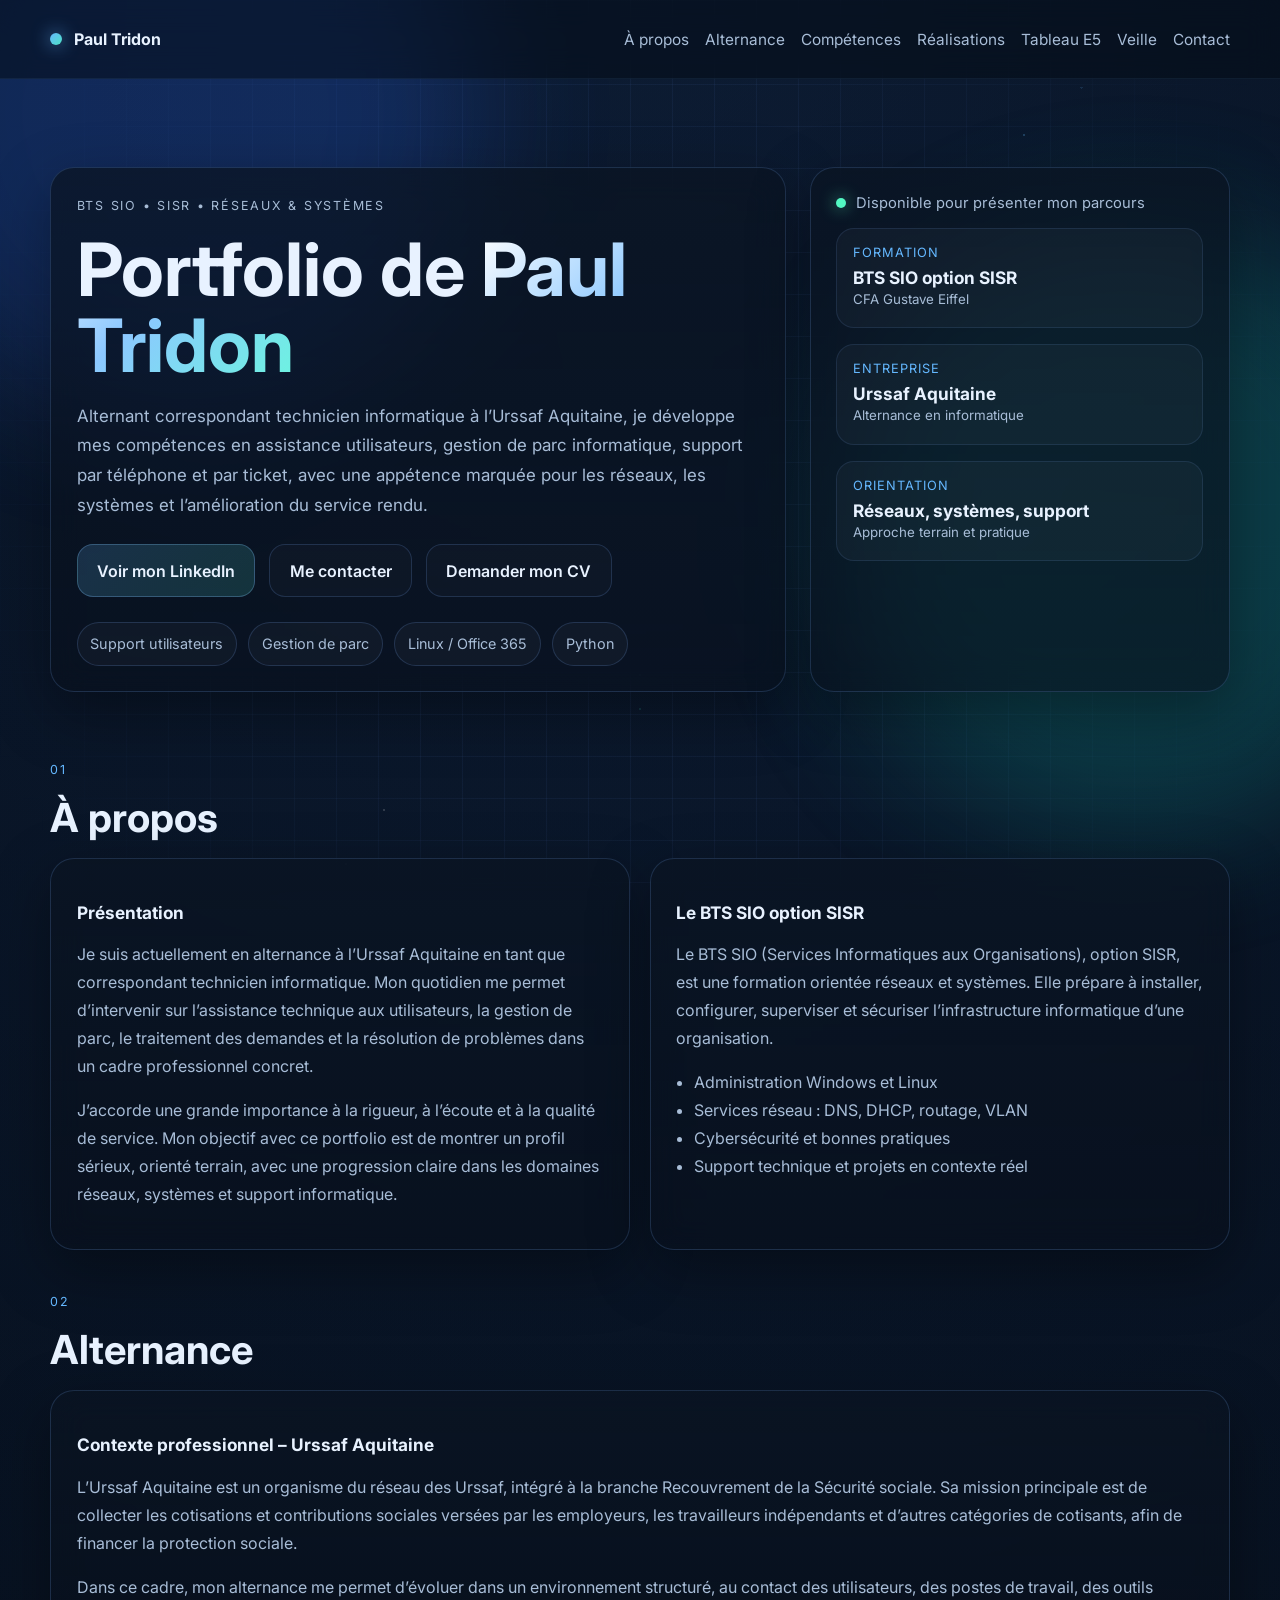
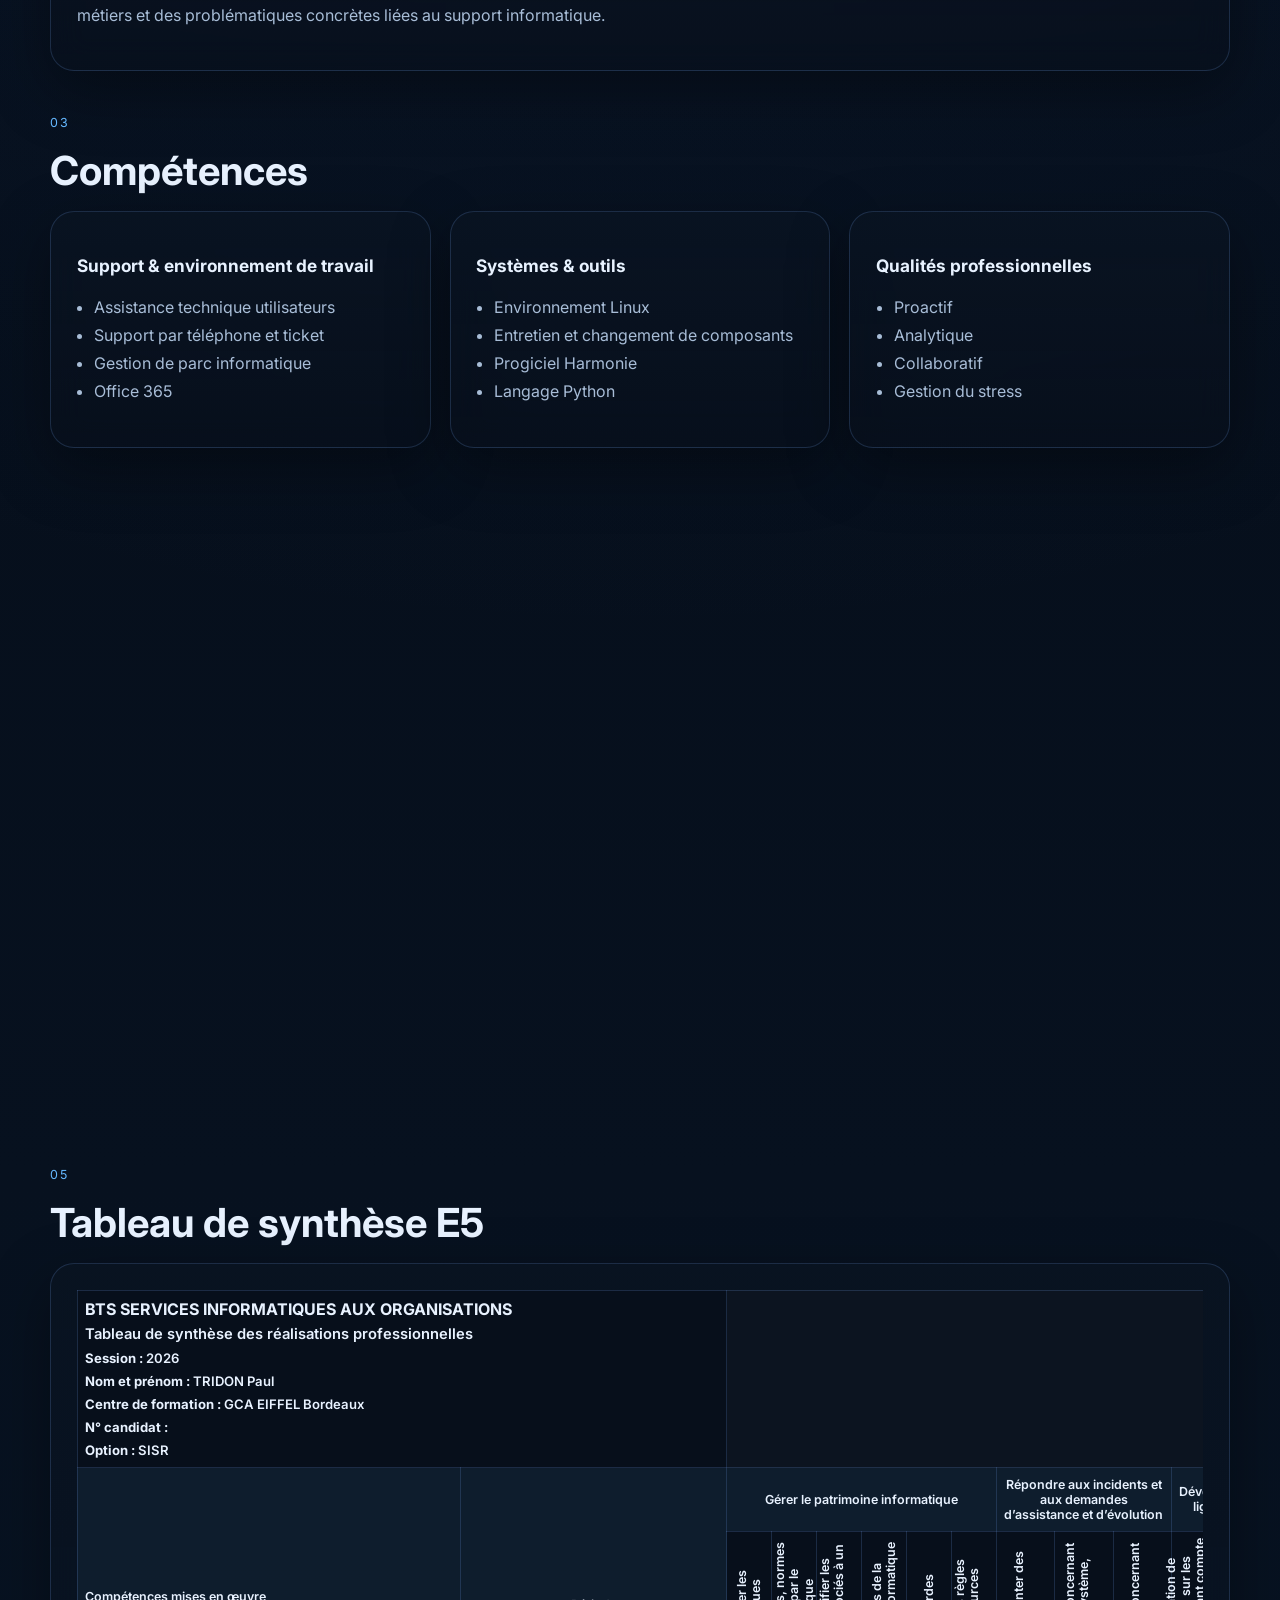
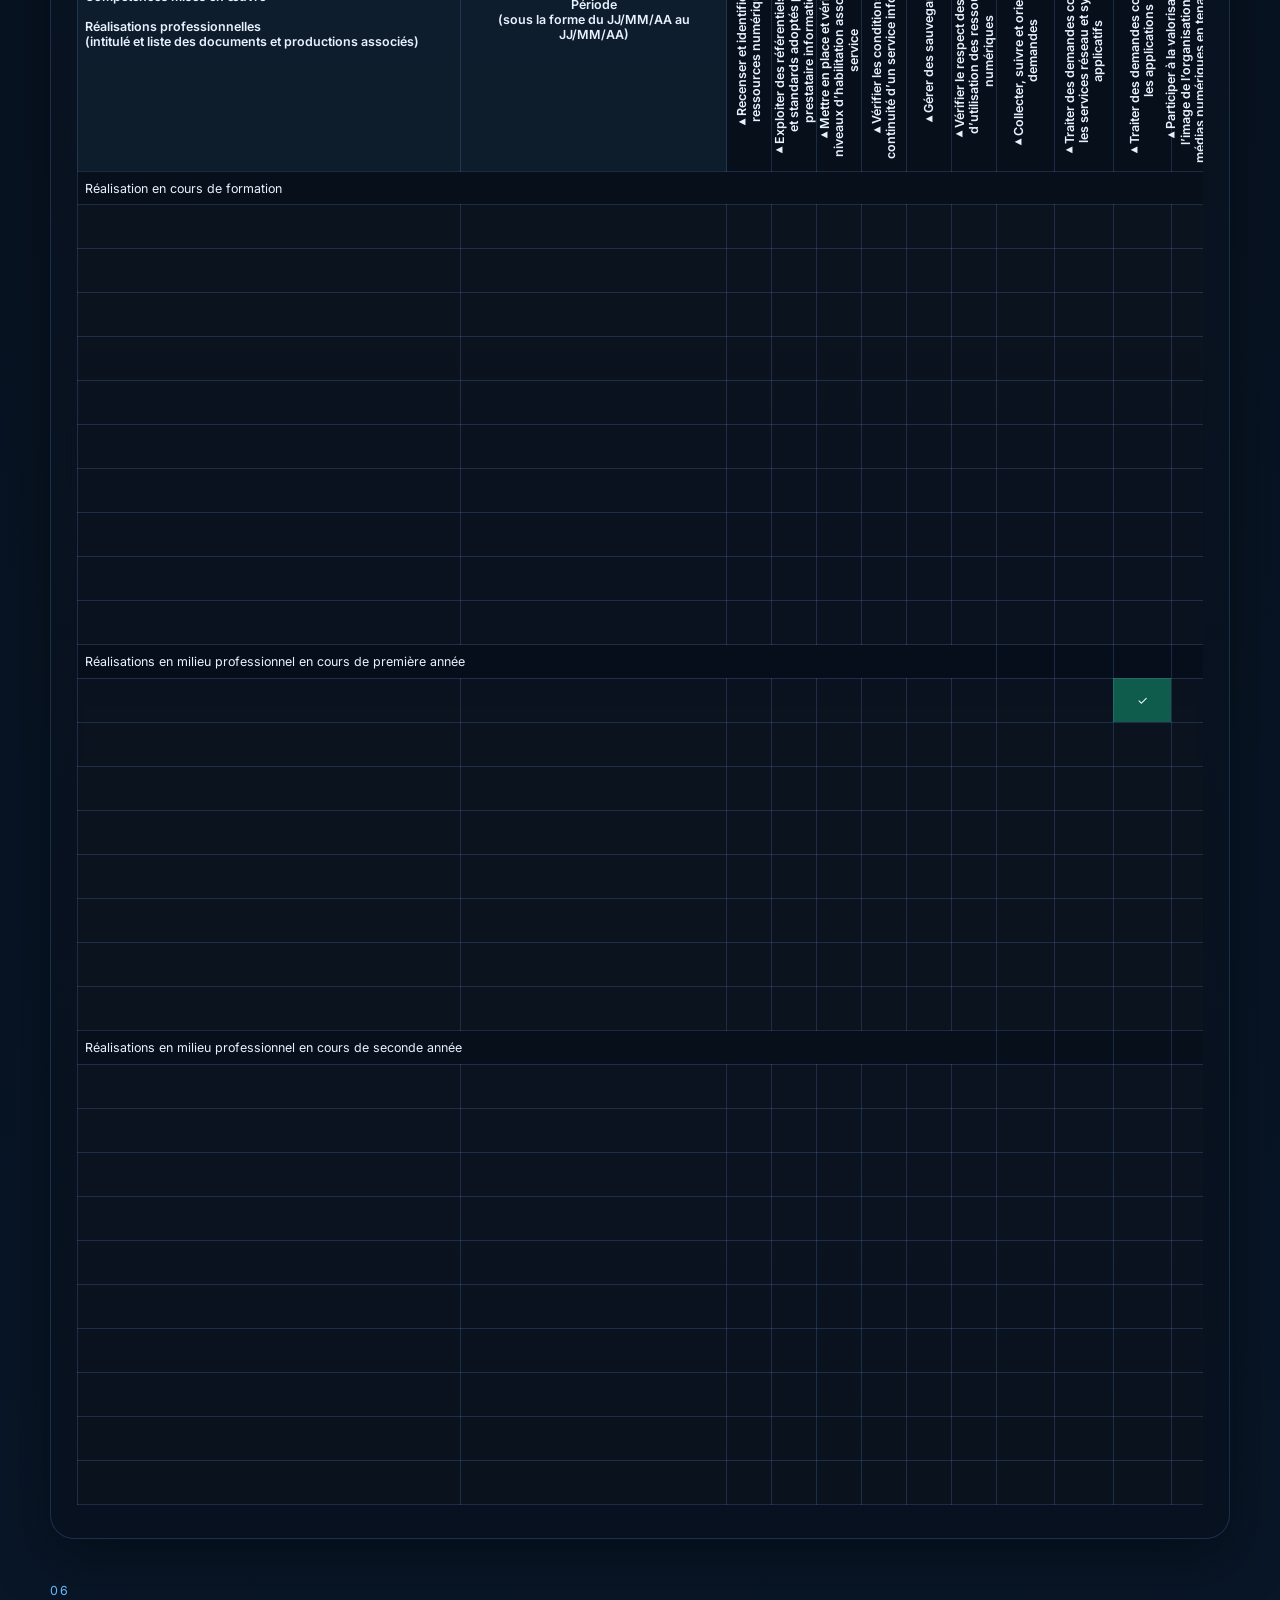
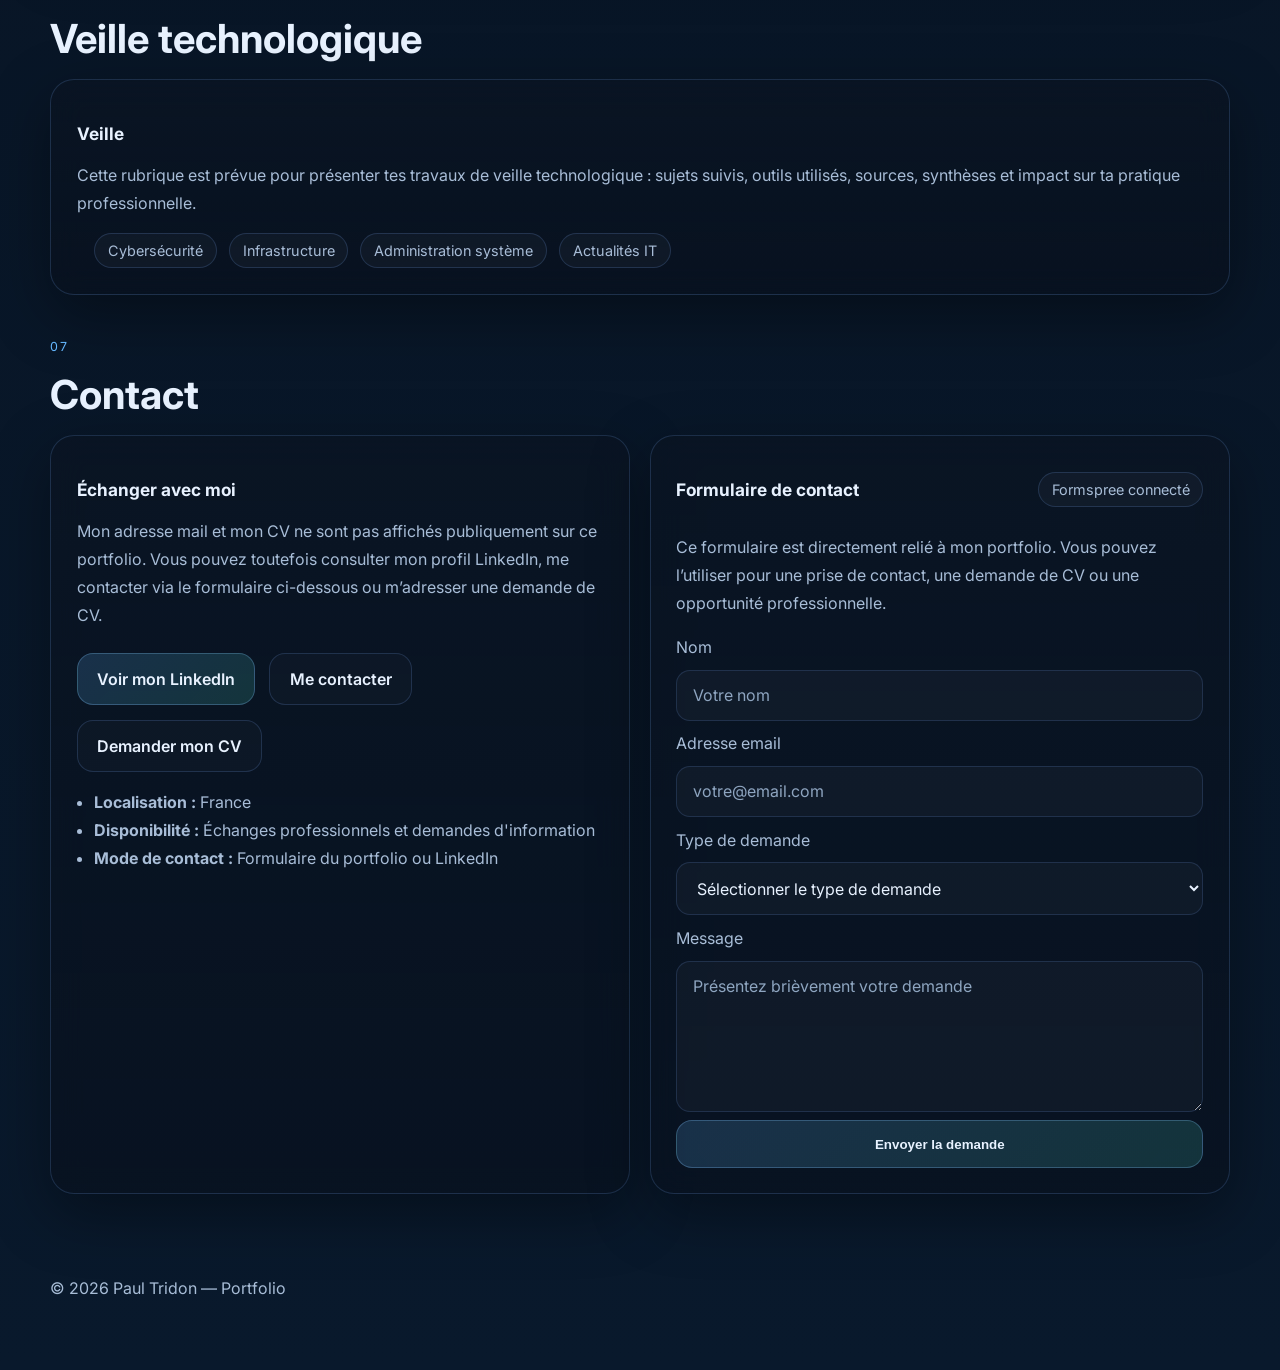
==== commit 7242b8da: "Update index.html" ====
--- a/index.html
+++ b/index.html
@@ -464,7 +464,7 @@
   const energyLayer = document.getElementById("energyLayer");
   const energyPaths = document.getElementById("energyPaths");
 
-  const GRID_SIZE = 42; // Doit correspondre au background-size de ta grille
+  const GRID_SIZE = 42; // Doit correspondre au background-size de la grille
 
   function resizeEnergyLayer() {
     energyLayer.setAttribute("viewBox", `0 0 ${window.innerWidth} ${window.innerHeight}`);
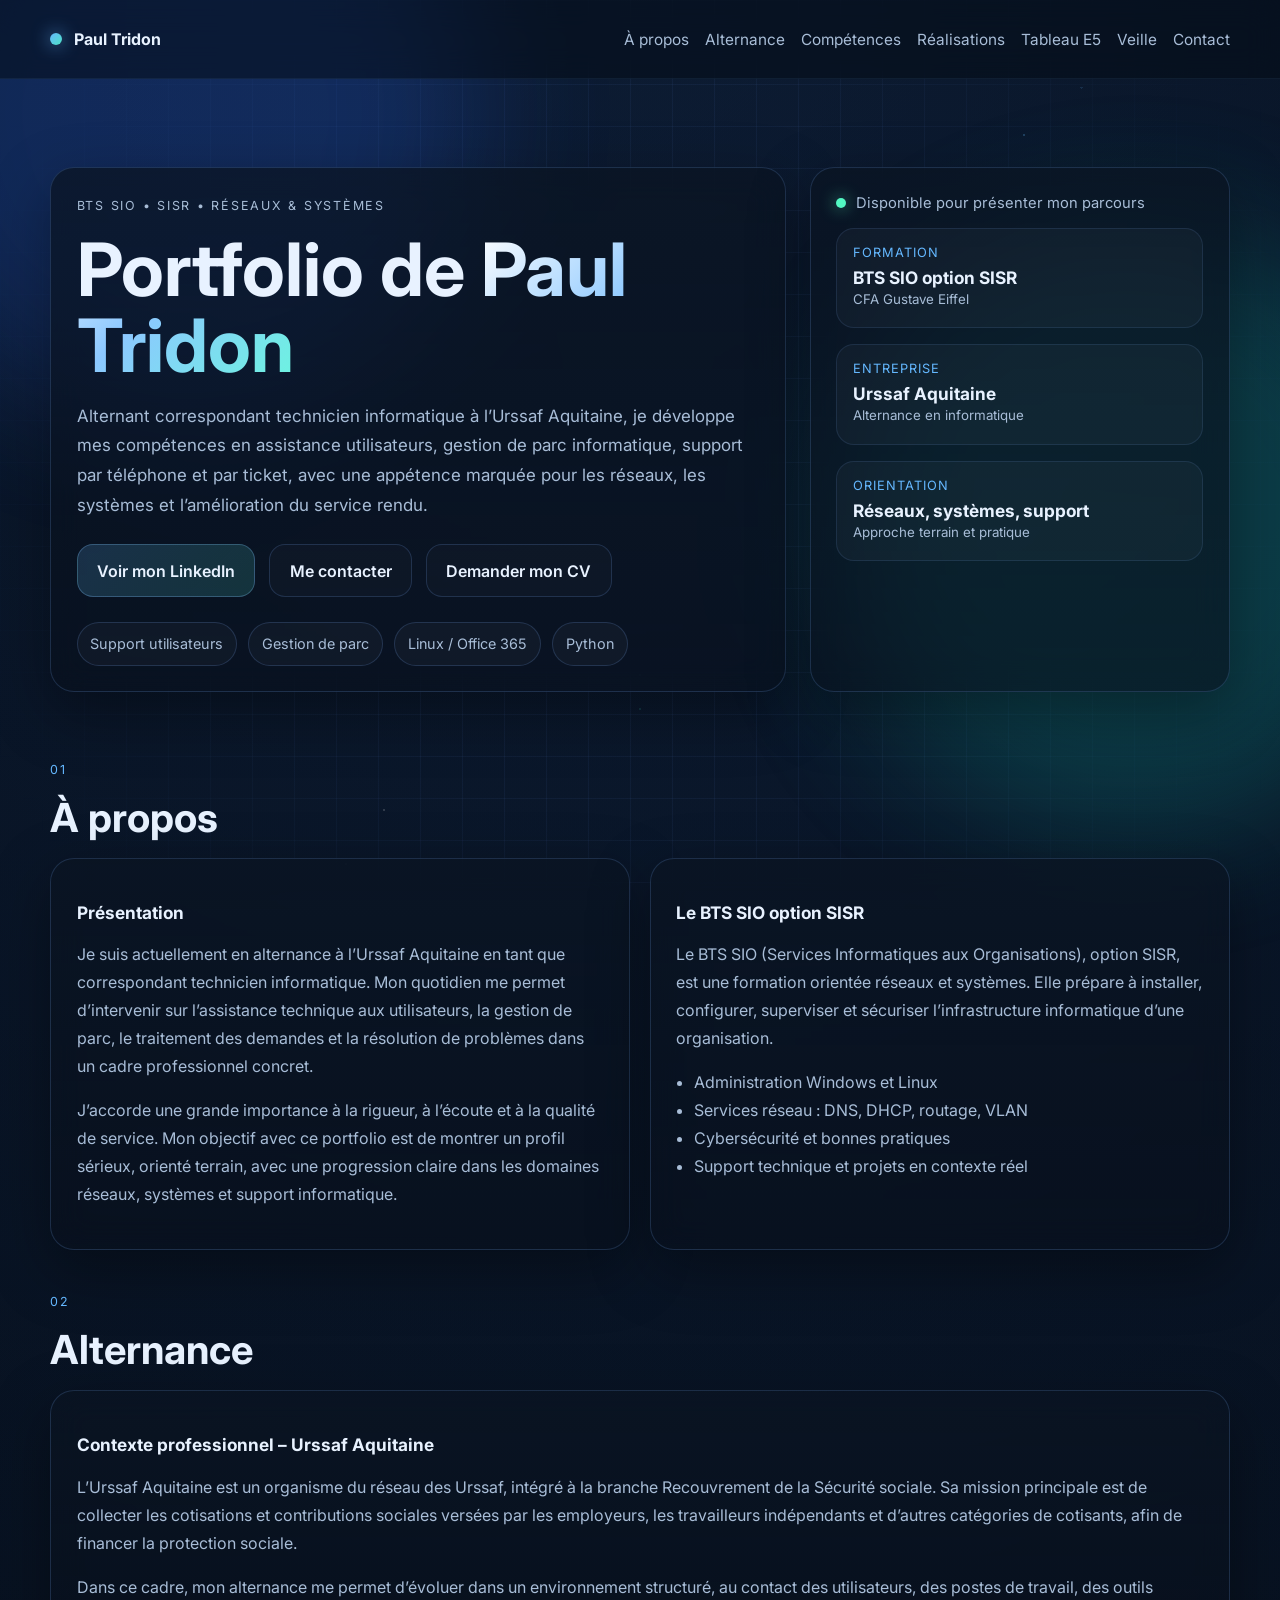
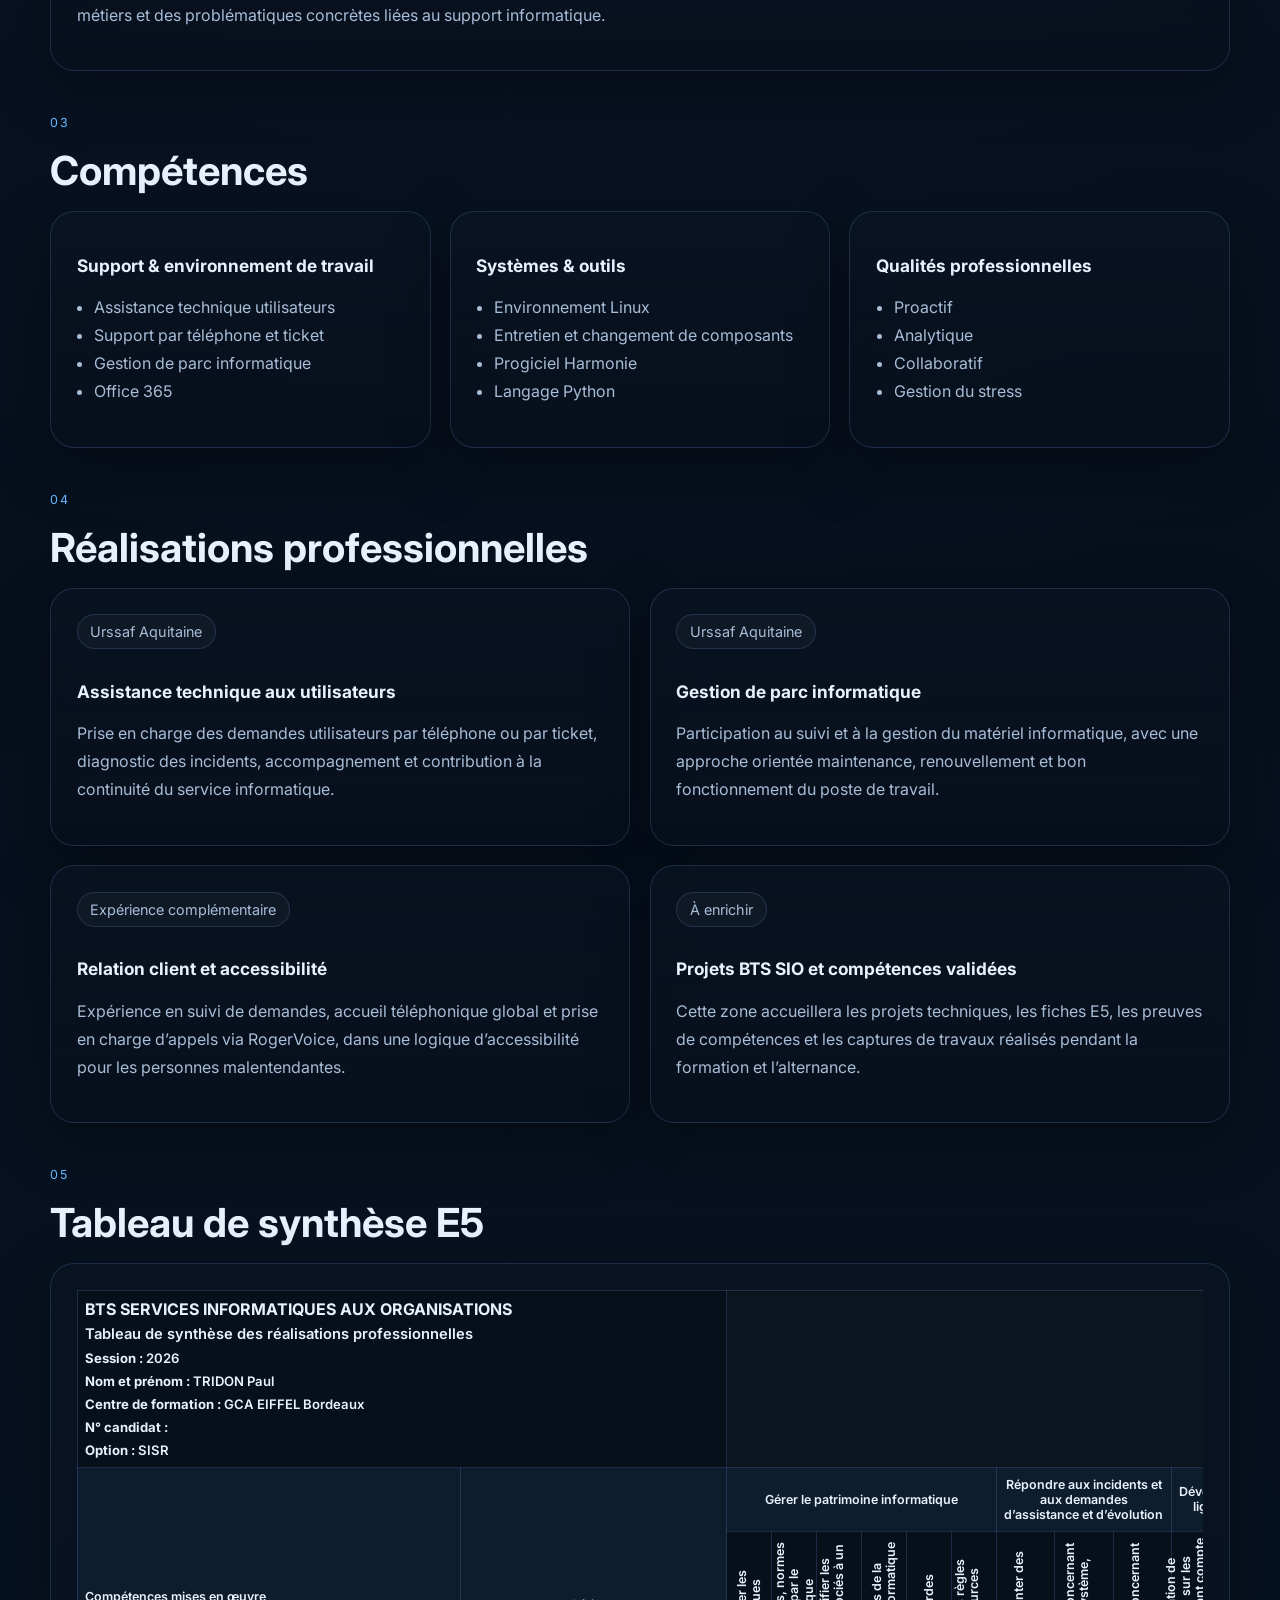
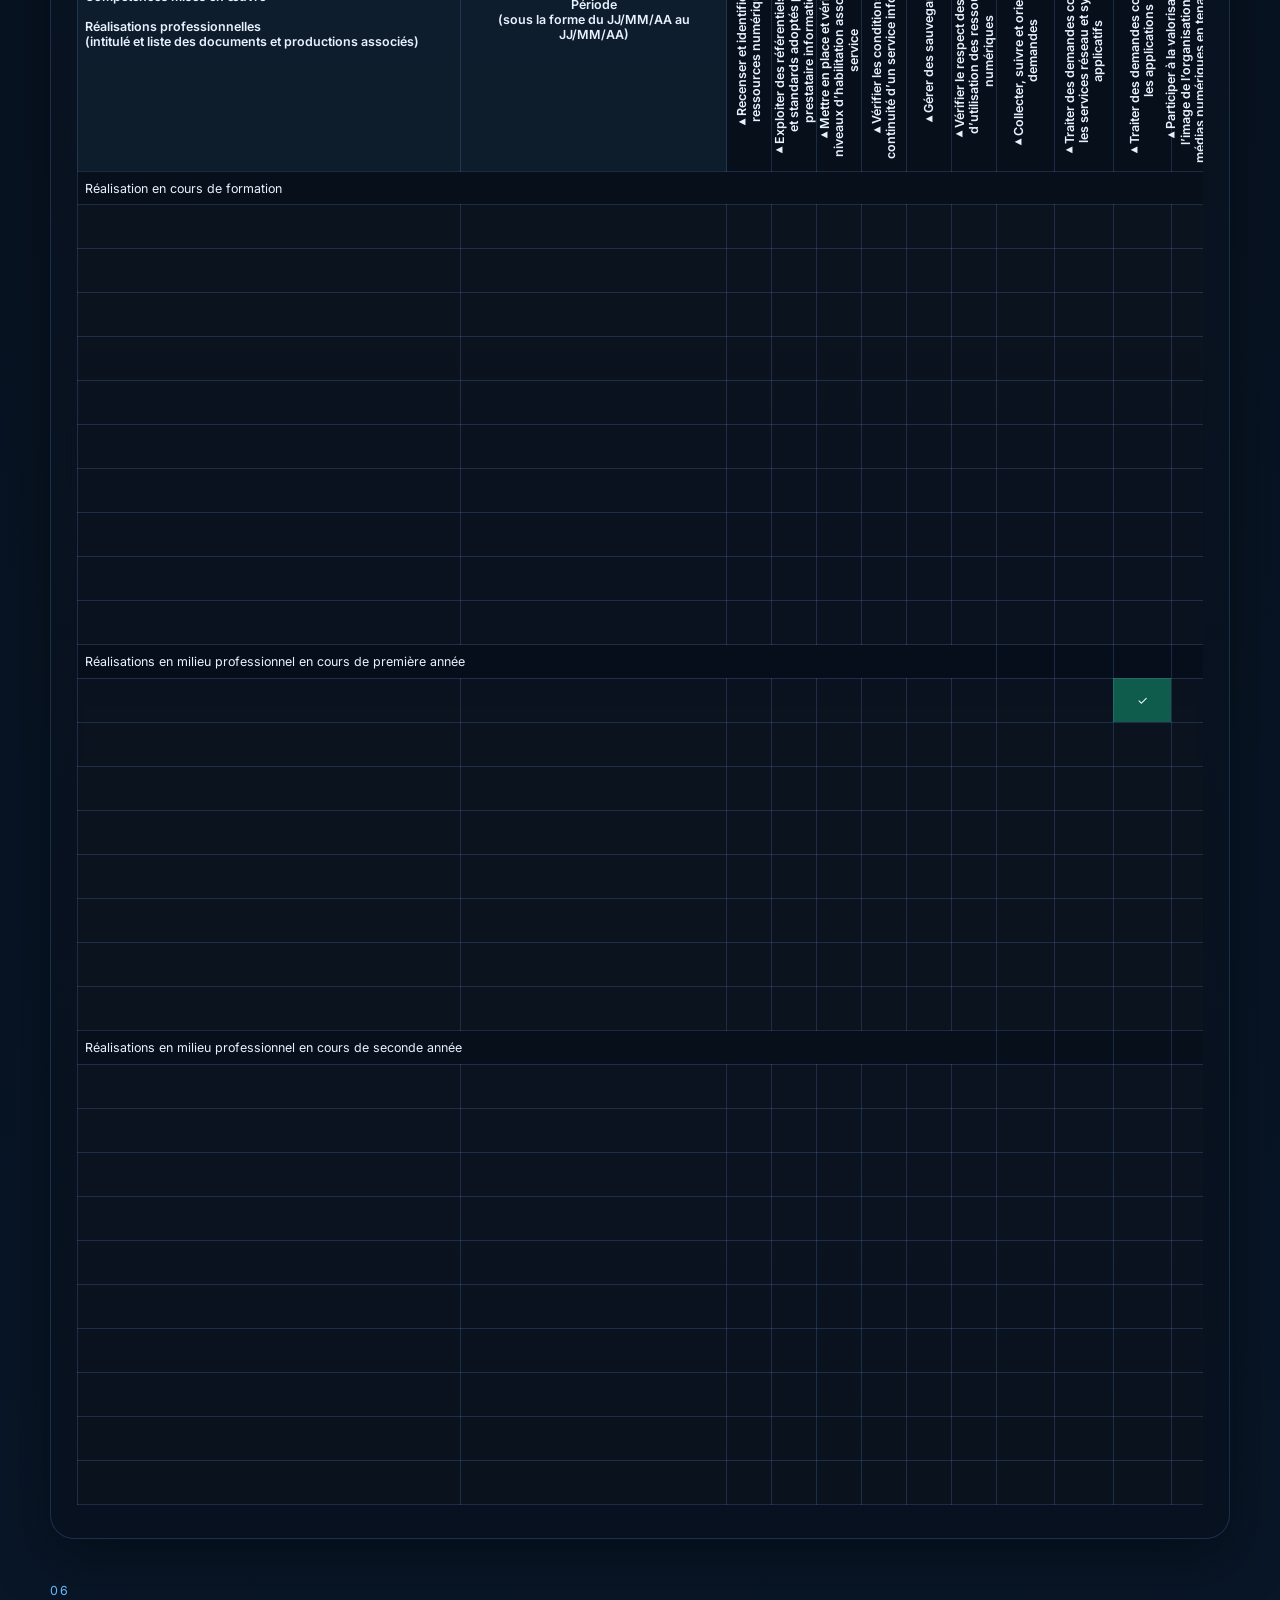
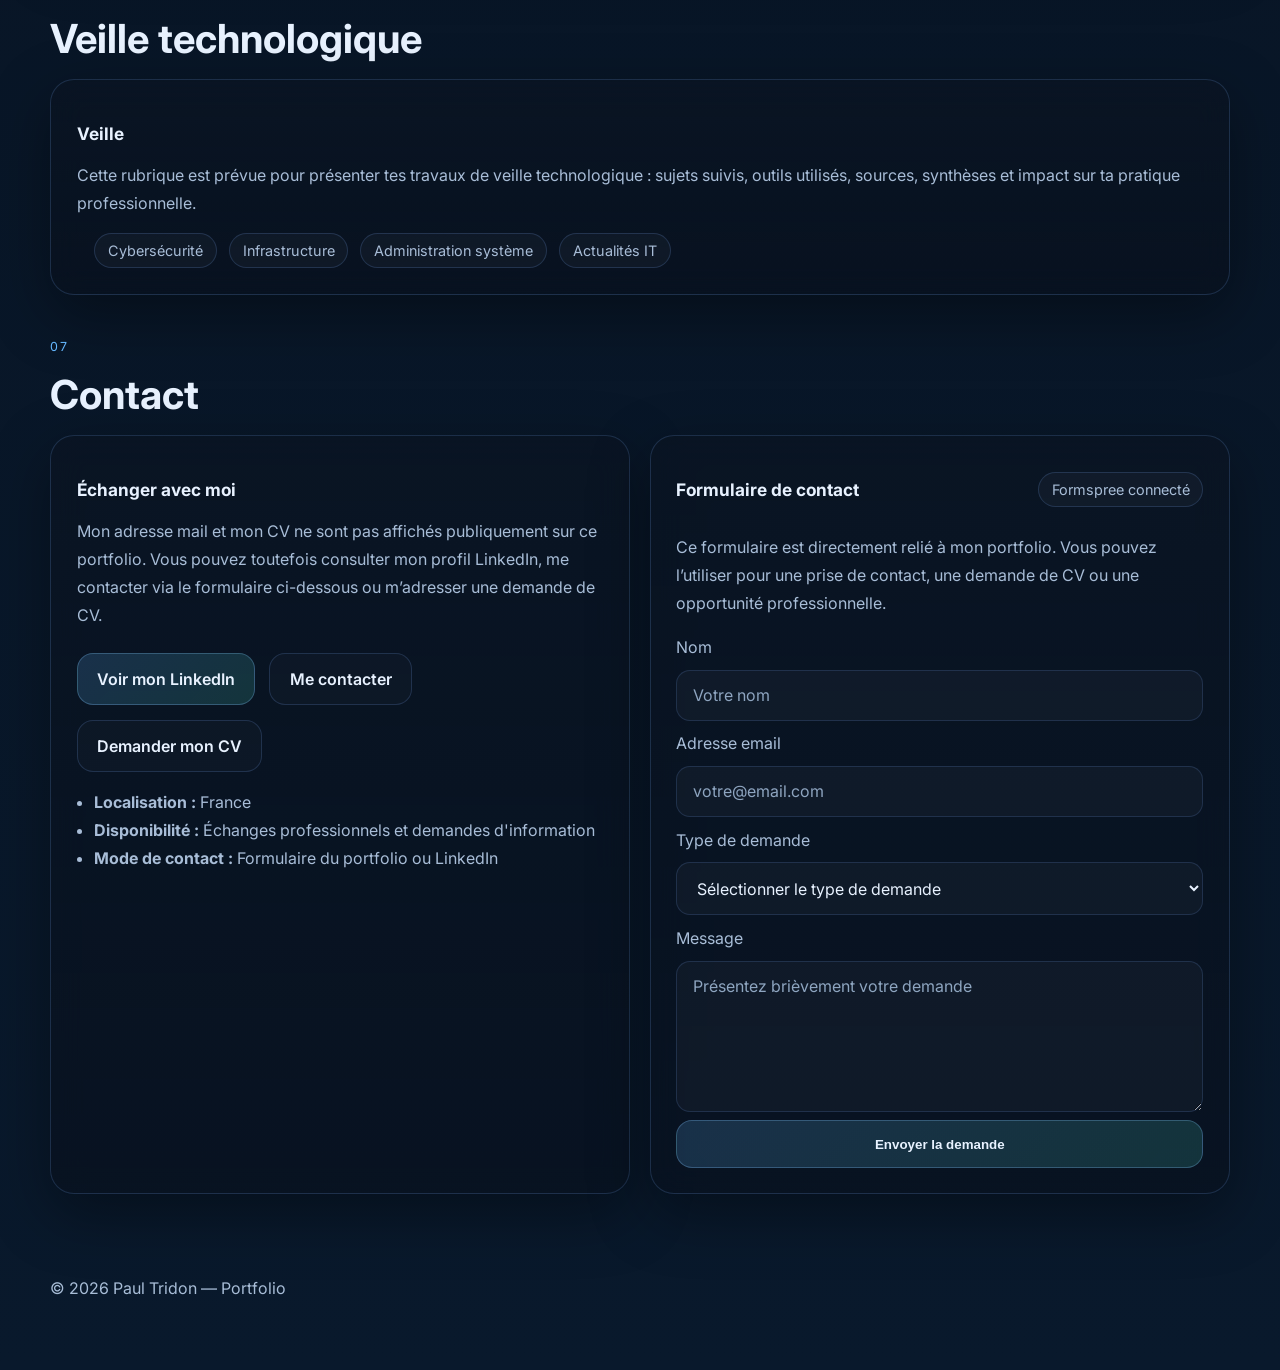
==== commit 97e14210: "Update index.html" ====
--- a/index.html
+++ b/index.html
@@ -16,14 +16,14 @@
 <svg class="energy-layer" id="energyLayer" aria-hidden="true">
   <defs>
     <filter id="energyGlow" x="-50%" y="-50%" width="200%" height="200%">
-      <feGaussianBlur stdDeviation="2.5" result="blur"></feGaussianBlur>
+      <feGaussianBlur stdDeviation="3" result="blur"></feGaussianBlur>
       <feMerge>
         <feMergeNode in="blur"></feMergeNode>
         <feMergeNode in="SourceGraphic"></feMergeNode>
       </feMerge>
     </filter>
   </defs>
-  <g id="energyPaths"></g>
+  <g id="energyGroup"></g>
 </svg>
   <div class="background-glow glow-1"></div>
   <div class="background-glow glow-2"></div>
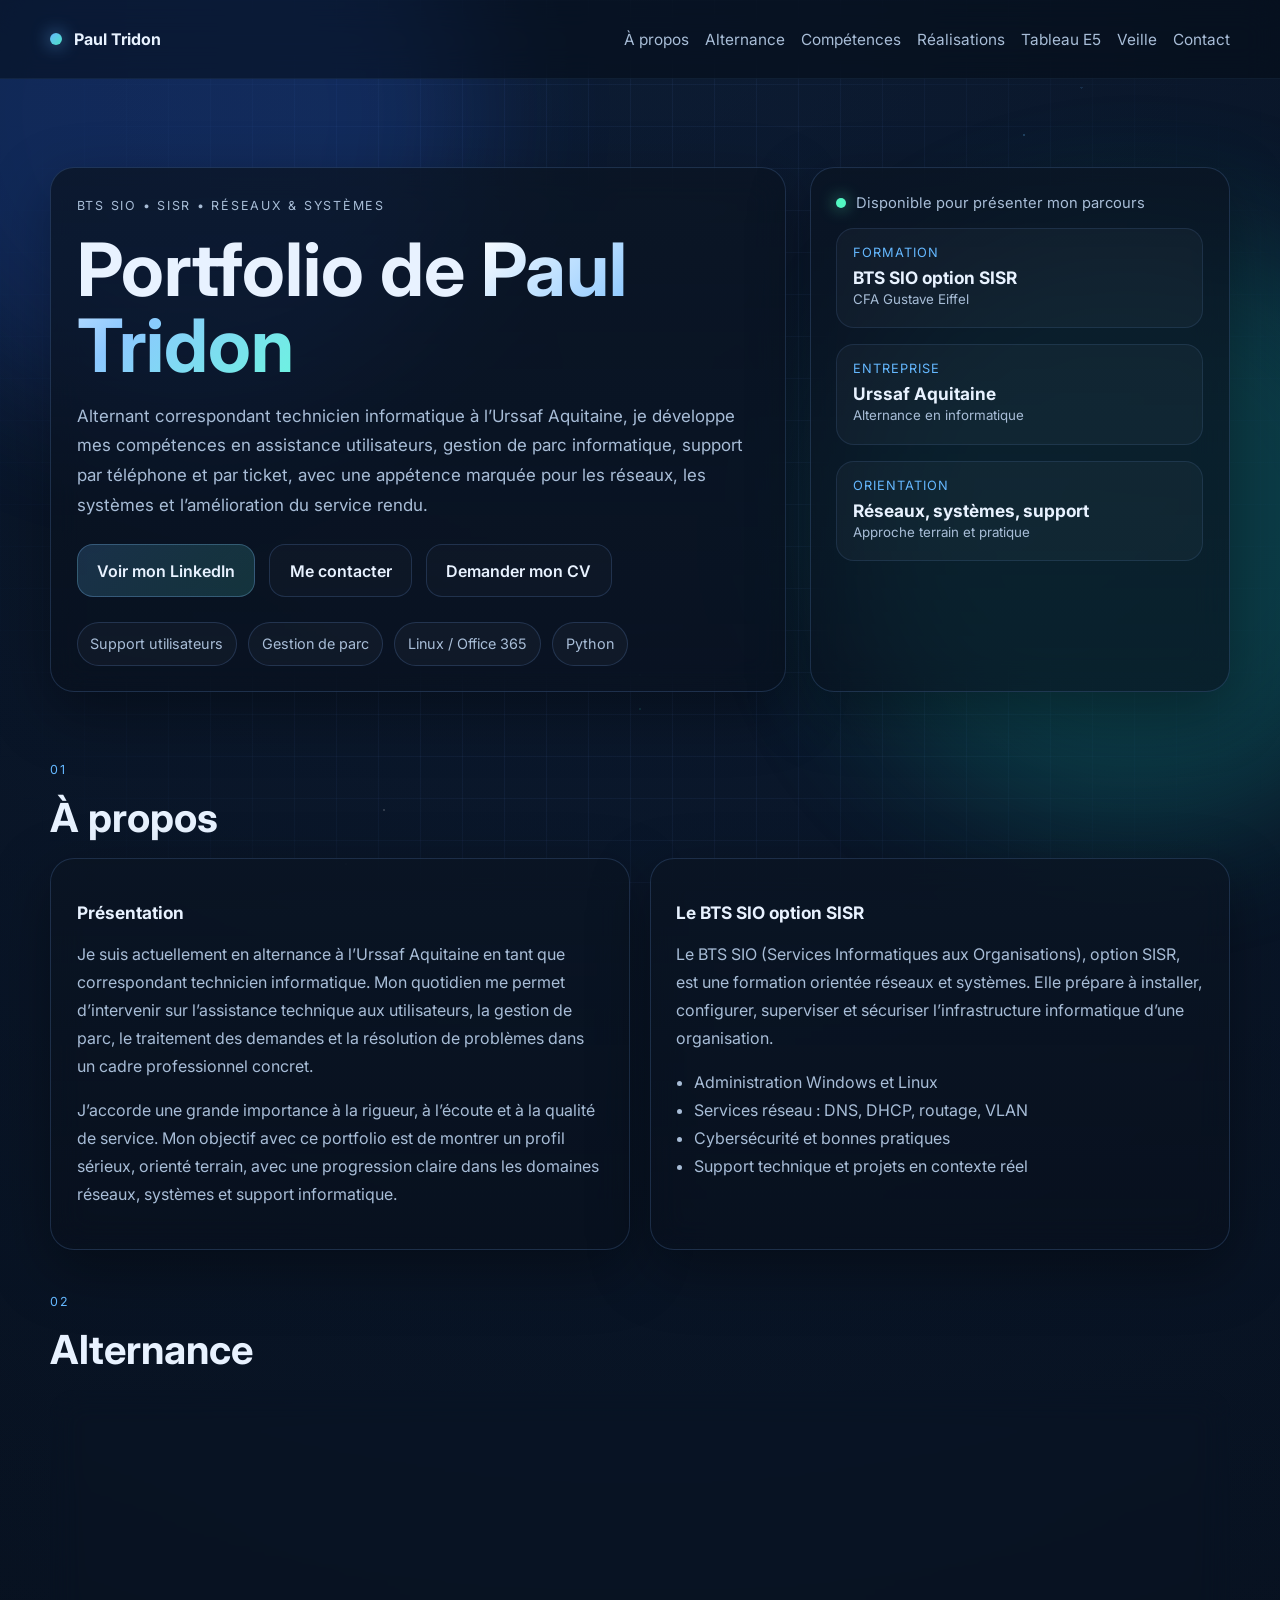
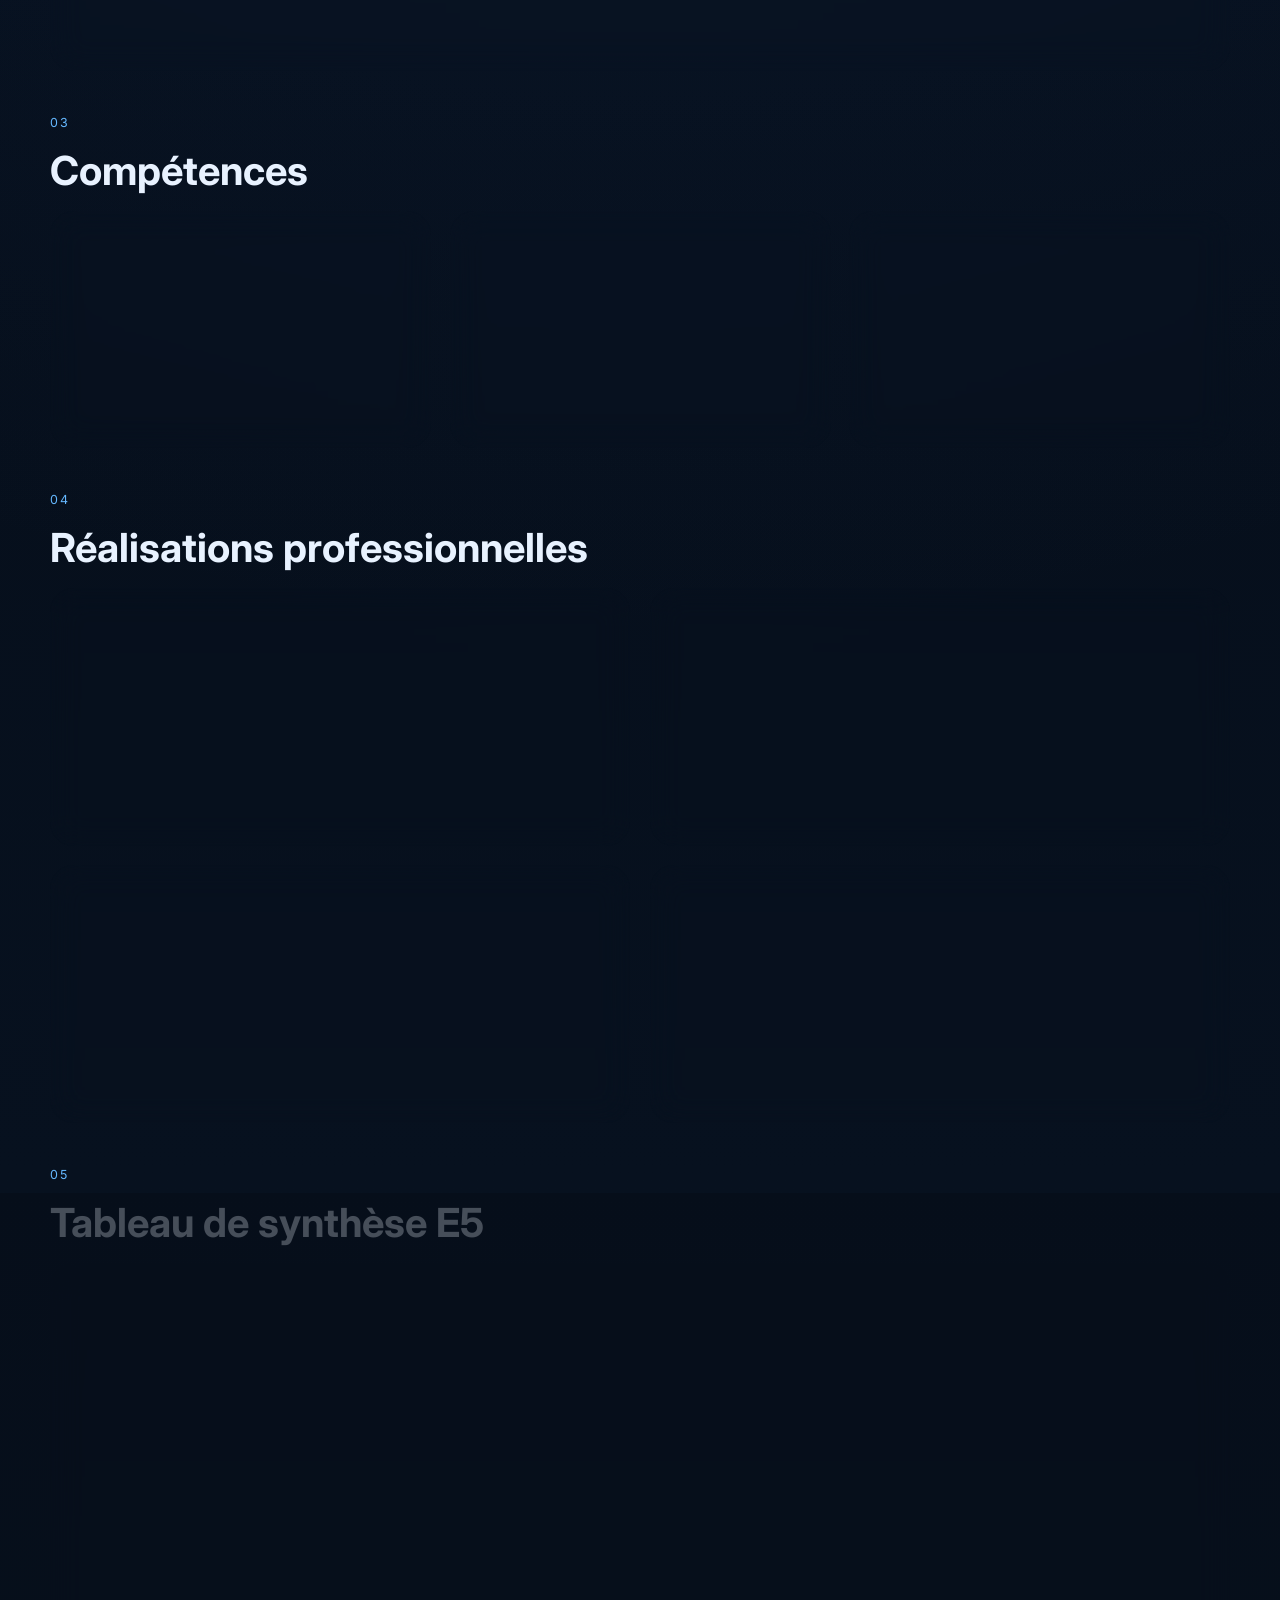
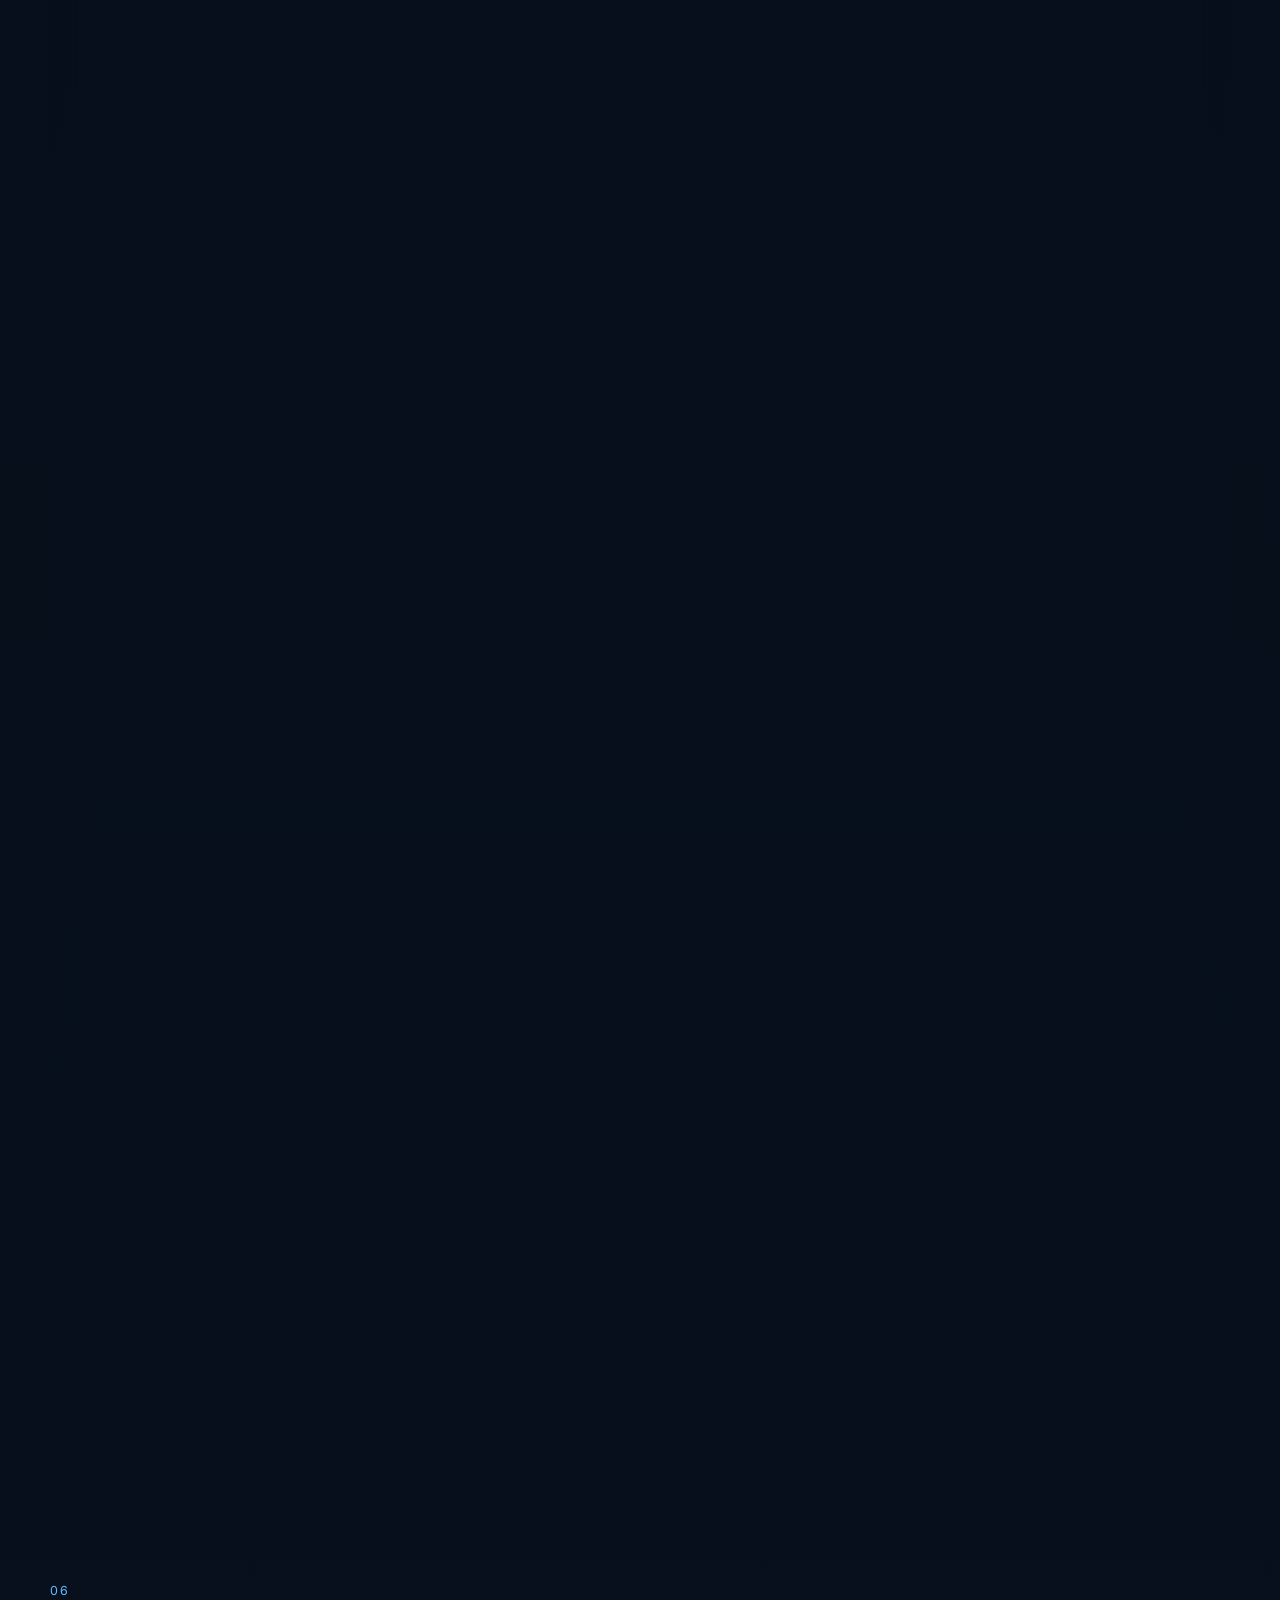
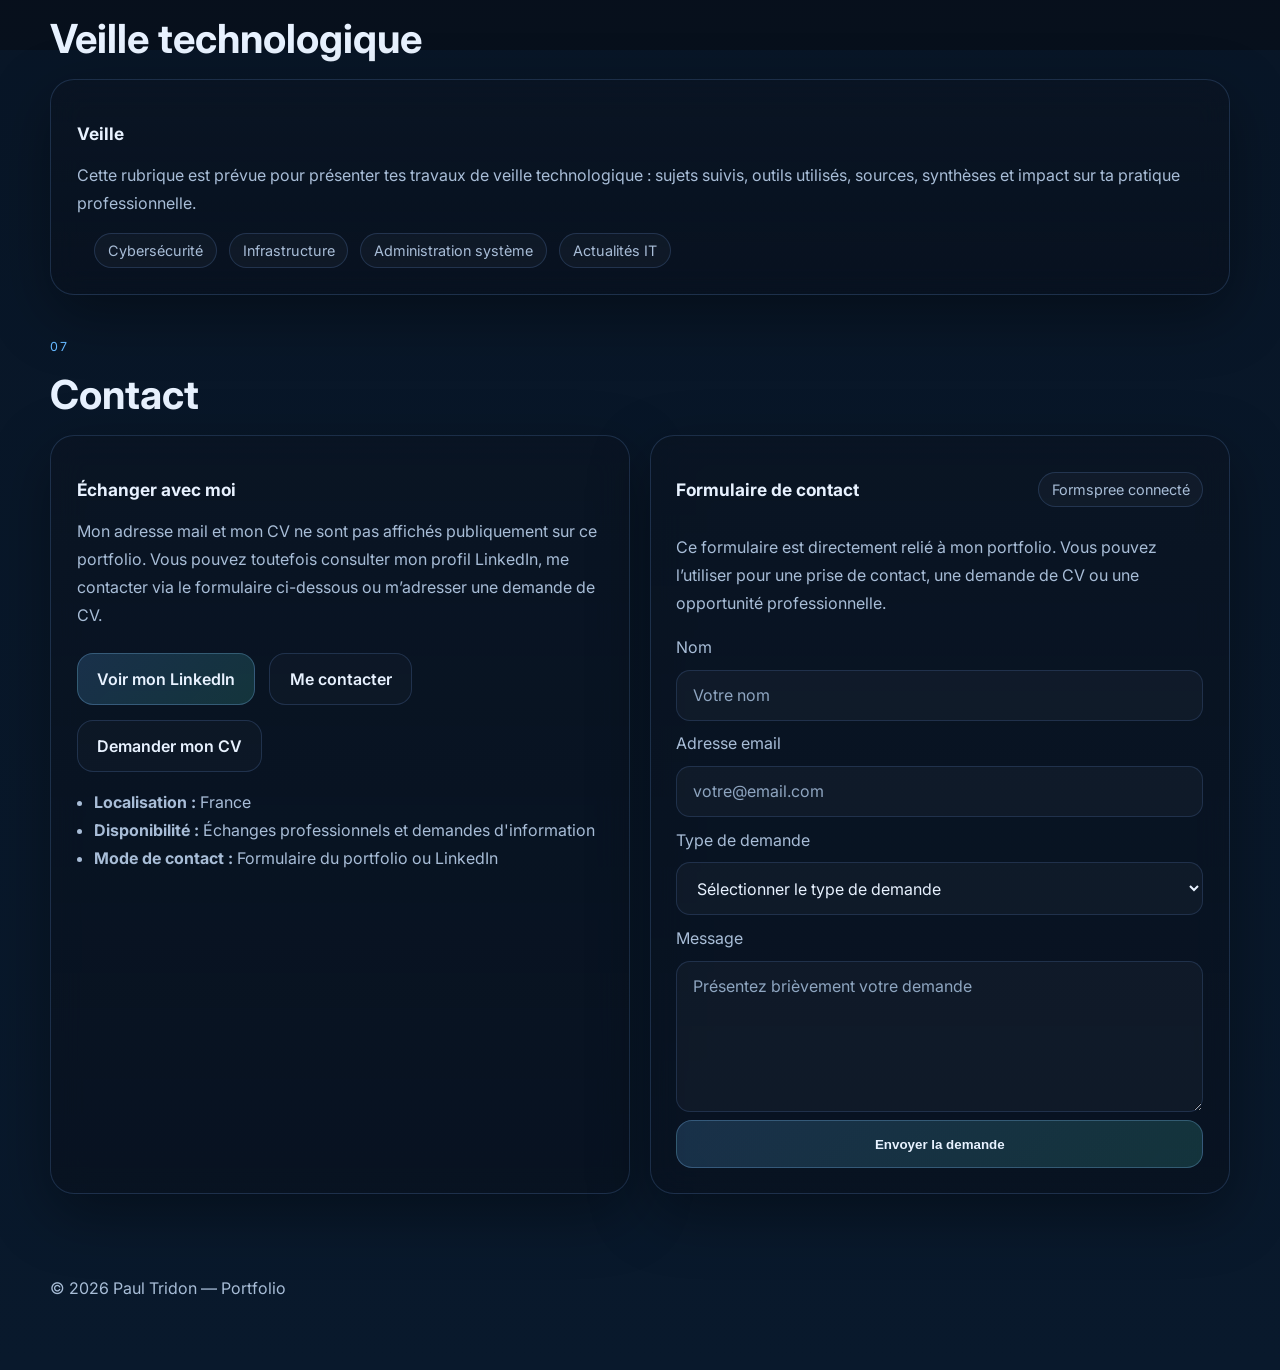
==== commit 4a2f11d4: "Update index.html" ====
--- a/index.html
+++ b/index.html
@@ -461,99 +461,195 @@
     });
   </script>
   <script>
-  const energyLayer = document.getElementById("energyLayer");
-  const energyPaths = document.getElementById("energyPaths");
-
-  const GRID_SIZE = 42; // Doit correspondre au background-size de la grille
-
-  function resizeEnergyLayer() {
-    energyLayer.setAttribute("viewBox", `0 0 ${window.innerWidth} ${window.innerHeight}`);
-  }
-
-  function clamp(value, min, max) {
-    return Math.max(min, Math.min(max, value));
-  }
-
-  function randomGridCoord(max) {
-    const cells = Math.floor(max / GRID_SIZE);
-    return Math.round(Math.random() * cells) * GRID_SIZE;
-  }
-
-  function randomEdgePoint(w, h) {
-    const edge = Math.floor(Math.random() * 4);
-
-    if (edge === 0) return { x: 0, y: randomGridCoord(h) };      // gauche
-    if (edge === 1) return { x: w, y: randomGridCoord(h) };      // droite
-    if (edge === 2) return { x: randomGridCoord(w), y: 0 };      // haut
-    return { x: randomGridCoord(w), y: h };                      // bas
-  }
-
-  function buildElectricPath() {
+(() => {
+  const svg = document.getElementById("energyLayer");
+  const group = document.getElementById("energyGroup");
+
+  const GRID = 42;               // même valeur que background-size de la grille
+  const SPAWN_MIN = 650;         // plus bas = plus intense
+  const SPAWN_MAX = 1300;
+  const MAX_BRANCHES = 3;
+
+  function resize() {
+    svg.setAttribute("viewBox", `0 0 ${window.innerWidth} ${window.innerHeight}`);
+  }
+
+  function rand(min, max) {
+    return Math.random() * (max - min) + min;
+  }
+
+  function randInt(min, max) {
+    return Math.floor(rand(min, max + 1));
+  }
+
+  function chance(value) {
+    return Math.random() < value;
+  }
+
+  function clamp(v, min, max) {
+    return Math.max(min, Math.min(max, v));
+  }
+
+  function snap(v) {
+    return Math.round(v / GRID) * GRID;
+  }
+
+  function edgePoint(w, h) {
+    const edge = randInt(0, 3);
+    if (edge === 0) return { x: 0, y: snap(rand(0, h)) };
+    if (edge === 1) return { x: w, y: snap(rand(0, h)) };
+    if (edge === 2) return { x: snap(rand(0, w)), y: 0 };
+    return { x: snap(rand(0, w)), y: h };
+  }
+
+  function jitteredStep(current, axis, w, h) {
+    const steps = randInt(2, 7) * GRID;
+    const dir = chance(0.5) ? 1 : -1;
+
+    if (axis === "x") {
+      return {
+        x: clamp(current.x + steps * dir, 0, w),
+        y: current.y
+      };
+    }
+    return {
+      x: current.x,
+      y: clamp(current.y + steps * dir, 0, h)
+    };
+  }
+
+  function buildMainPath() {
     const w = window.innerWidth;
     const h = window.innerHeight;
 
-    let current = randomEdgePoint(w, h);
-    const points = [current];
-
-    let horizontal = Math.random() > 0.5;
-    const segments = Math.floor(Math.random() * 4) + 5; // entre 5 et 8 segments
+    let current = edgePoint(w, h);
+    const points = [{ ...current }];
+    let axis = chance(0.5) ? "x" : "y";
+    const segments = randInt(6, 11);
 
     for (let i = 0; i < segments; i++) {
-      if (horizontal) {
-        let nextX = randomGridCoord(w);
-        if (nextX === current.x) {
-          nextX = clamp(current.x + (Math.random() > 0.5 ? GRID_SIZE * 2 : -GRID_SIZE * 2), 0, w);
-        }
-        current = { x: nextX, y: current.y };
+      let next = jitteredStep(current, axis, w, h);
+
+      if (next.x === current.x && next.y === current.y) {
+        axis = axis === "x" ? "y" : "x";
+        next = jitteredStep(current, axis, w, h);
+      }
+
+      if (chance(0.22)) {
+        // petit zigzag supplémentaire pour casser la régularité
+        const perp = axis === "x" ? "y" : "x";
+        const bend = jitteredStep(next, perp, w, h);
+        points.push({ ...bend });
+        current = bend;
       } else {
-        let nextY = randomGridCoord(h);
-        if (nextY === current.y) {
-          nextY = clamp(current.y + (Math.random() > 0.5 ? GRID_SIZE * 2 : -GRID_SIZE * 2), 0, h);
-        }
-        current = { x: current.x, y: nextY };
+        current = next;
       }
 
-      points.push(current);
-      horizontal = !horizontal;
+      points.push({ ...current });
+      axis = axis === "x" ? "y" : "x";
     }
 
-    return points;
-  }
-
-  function pointsToPath(points) {
+    return points.map(p => ({ x: snap(p.x), y: snap(p.y) }));
+  }
+
+  function pathToD(points) {
     return points.map((p, i) => `${i === 0 ? "M" : "L"} ${p.x} ${p.y}`).join(" ");
   }
 
-  function createPath(d, className, duration) {
-    const path = document.createElementNS("http://www.w3.org/2000/svg", "path");
-    path.setAttribute("d", d);
-    path.setAttribute("class", className);
-    path.style.setProperty("--dur", `${duration}s`);
-    return path;
-  }
-
-  function spawnEnergy() {
-    const points = buildElectricPath();
-    const d = pointsToPath(points);
-    const duration = (Math.random() * 1 + 1.8).toFixed(2);
-
-    const soft = createPath(d, "energy-path soft", duration);
-    const main = createPath(d, "energy-path", duration);
-
-    energyPaths.appendChild(soft);
-    energyPaths.appendChild(main);
+  function createSvgElement(name, attrs = {}) {
+    const el = document.createElementNS("http://www.w3.org/2000/svg", name);
+    Object.entries(attrs).forEach(([k, v]) => el.setAttribute(k, v));
+    return el;
+  }
+
+  function createBranch(points) {
+    if (points.length < 3) return null;
+
+    const startIndex = randInt(1, points.length - 2);
+    const start = points[startIndex];
+    const horizontal = chance(0.5);
+    const len = randInt(1, 3) * GRID;
+    const dir = chance(0.5) ? 1 : -1;
+
+    const p2 = horizontal
+      ? { x: clamp(start.x + len * dir, 0, window.innerWidth), y: start.y }
+      : { x: start.x, y: clamp(start.y + len * dir, 0, window.innerHeight) };
+
+    const p3 = chance(0.55)
+      ? horizontal
+        ? { x: p2.x, y: clamp(p2.y + GRID * (chance(0.5) ? 1 : -1), 0, window.innerHeight) }
+        : { x: clamp(p2.x + GRID * (chance(0.5) ? 1 : -1), 0, window.innerWidth), y: p2.y }
+      : null;
+
+    const branchPoints = p3 ? [start, p2, p3] : [start, p2];
+    return pathToD(branchPoints.map(p => ({ x: snap(p.x), y: snap(p.y) })));
+  }
+
+  function spawnElectricArc() {
+    const points = buildMainPath();
+    const d = pathToD(points);
+    const dur = rand(1.2, 2.1).toFixed(2);
+
+    const wrapper = createSvgElement("g");
+    wrapper.style.setProperty("--dur", `${dur}s`);
+
+    const halo = createSvgElement("path", {
+      d,
+      class: "energy-main"
+    });
+
+    const core = createSvgElement("path", {
+      d,
+      class: "energy-core"
+    });
+
+    wrapper.appendChild(halo);
+    wrapper.appendChild(core);
+
+    const nodeCount = randInt(2, 5);
+    for (let i = 0; i < nodeCount; i++) {
+      const p = points[randInt(1, points.length - 2)];
+      const node = createSvgElement("circle", {
+        cx: p.x,
+        cy: p.y,
+        r: rand(1.8, 3.2).toFixed(1),
+        class: "energy-node"
+      });
+      node.style.setProperty("--dur", `${rand(0.9, 1.5).toFixed(2)}s`);
+      wrapper.appendChild(node);
+    }
+
+    const branches = randInt(1, MAX_BRANCHES);
+    for (let i = 0; i < branches; i++) {
+      if (!chance(0.75)) continue;
+      const bd = createBranch(points);
+      if (!bd) continue;
+
+      const branch = createSvgElement("path", {
+        d: bd,
+        class: "energy-branch"
+      });
+      branch.style.setProperty("--dur", `${rand(0.8, 1.4).toFixed(2)}s`);
+      wrapper.appendChild(branch);
+    }
+
+    group.appendChild(wrapper);
 
     setTimeout(() => {
-      soft.remove();
-      main.remove();
-    }, duration * 1000 + 400);
-  }
-
-  resizeEnergyLayer();
-  window.addEventListener("resize", resizeEnergyLayer);
-
-  spawnEnergy();
-  setInterval(spawnEnergy, 1200);
+      wrapper.remove();
+    }, (parseFloat(dur) + 0.6) * 1000);
+  }
+
+  function loop() {
+    spawnElectricArc();
+    const next = rand(SPAWN_MIN, SPAWN_MAX);
+    setTimeout(loop, next);
+  }
+
+  resize();
+  window.addEventListener("resize", resize);
+  loop();
+})();
 </script>
 </body>
 </html>
--- a/style.css
+++ b/style.css
@@ -18,42 +18,93 @@
   height: 100%;
   pointer-events: none;
   z-index: -2;
-  opacity: 0.7;
+  opacity: 0.9;
   mix-blend-mode: screen;
 }
 
-.energy-path {
+.energy-main,
+.energy-core,
+.energy-branch,
+.energy-node {
+  filter: url(#energyGlow);
+}
+
+.energy-main {
   fill: none;
-  stroke: #66d4ff;
-  stroke-width: 2;
+  stroke: rgba(90, 210, 255, 0.28);
+  stroke-width: 6;
   stroke-linecap: round;
   stroke-linejoin: round;
-  filter: url(#energyGlow);
-  stroke-dasharray: 10 18;
-  animation: energyTravel var(--dur, 2.4s) linear forwards;
-}
-
-.energy-path.soft {
-  stroke: #4de2c5;
-  stroke-width: 4;
-  opacity: 0.28;
-}
-
-@keyframes energyTravel {
-  0% {
-    stroke-dashoffset: 260;
-    opacity: 0;
-  }
-  12% {
-    opacity: 0.95;
-  }
-  80% {
-    opacity: 0.75;
-  }
-  100% {
-    stroke-dashoffset: 0;
-    opacity: 0;
-  }
+  opacity: 0;
+  animation: energyFlash var(--dur, 1.6s) ease-out forwards;
+}
+
+.energy-core {
+  fill: none;
+  stroke: #9be7ff;
+  stroke-width: 2.2;
+  stroke-linecap: round;
+  stroke-linejoin: round;
+  stroke-dasharray: 8 14;
+  opacity: 0;
+  animation:
+    energyFlash var(--dur, 1.6s) ease-out forwards,
+    energyDash var(--dur, 1.6s) linear forwards,
+    energyFlicker 0.12s steps(2) infinite;
+}
+
+.energy-branch {
+  fill: none;
+  stroke: rgba(125, 255, 230, 0.85);
+  stroke-width: 1.2;
+  stroke-linecap: round;
+  stroke-linejoin: round;
+  opacity: 0;
+  animation:
+    energyFlashBranch var(--dur, 1.2s) ease-out forwards,
+    energyFlicker 0.14s steps(2) infinite;
+}
+
+.energy-node {
+  fill: rgba(160, 245, 255, 0.95);
+  opacity: 0;
+  animation:
+    nodePulse var(--dur, 1.4s) ease-out forwards,
+    energyFlicker 0.16s steps(2) infinite;
+}
+
+@keyframes energyFlash {
+  0%   { opacity: 0; }
+  8%   { opacity: 1; }
+  18%  { opacity: 0.5; }
+  28%  { opacity: 0.95; }
+  60%  { opacity: 0.75; }
+  100% { opacity: 0; }
+}
+
+@keyframes energyFlashBranch {
+  0%   { opacity: 0; }
+  15%  { opacity: 0.9; }
+  55%  { opacity: 0.45; }
+  100% { opacity: 0; }
+}
+
+@keyframes energyDash {
+  from { stroke-dashoffset: 180; }
+  to   { stroke-dashoffset: 0; }
+}
+
+@keyframes energyFlicker {
+  0%   { filter: url(#energyGlow) brightness(1); }
+  50%  { filter: url(#energyGlow) brightness(1.2); }
+  100% { filter: url(#energyGlow) brightness(0.92); }
+}
+
+@keyframes nodePulse {
+  0%   { opacity: 0; transform: scale(0.2); }
+  18%  { opacity: 1; transform: scale(1.25); }
+  45%  { opacity: 0.9; transform: scale(0.9); }
+  100% { opacity: 0; transform: scale(1.8); }
 }
 
 header,
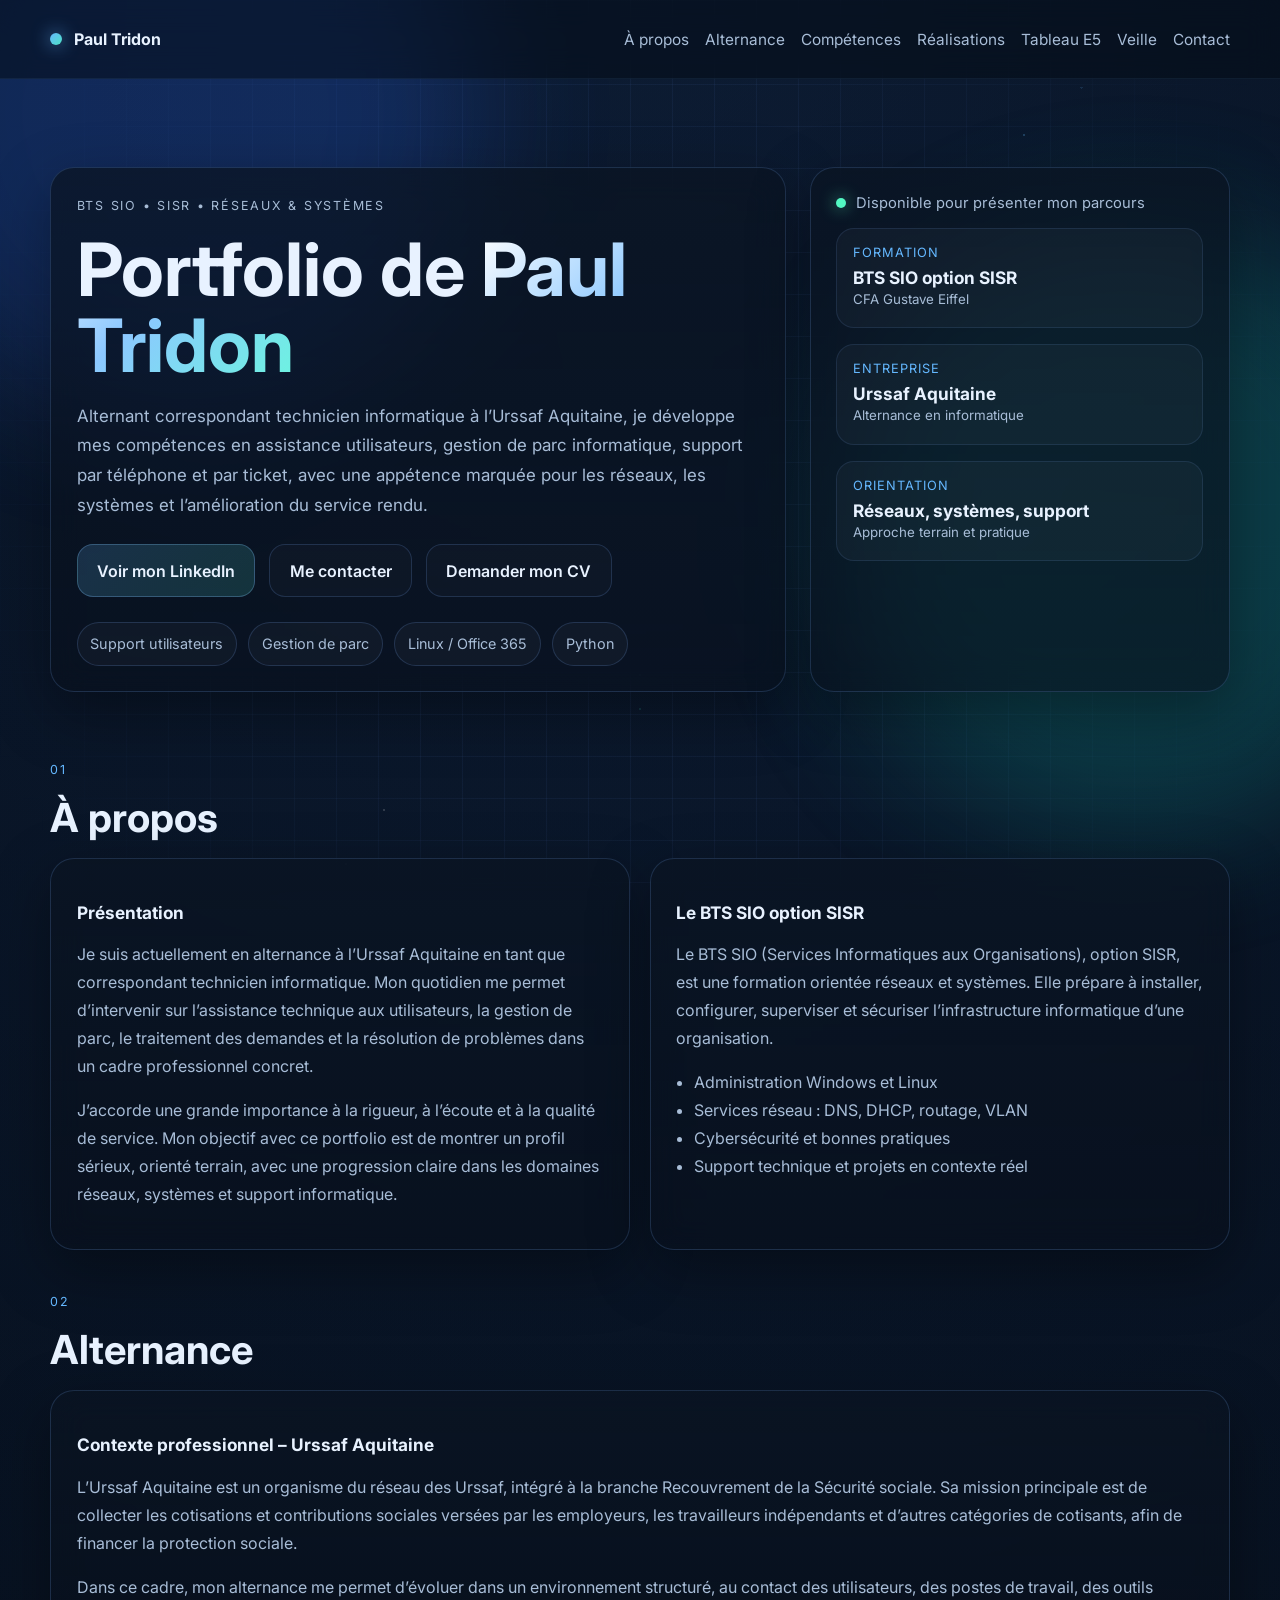
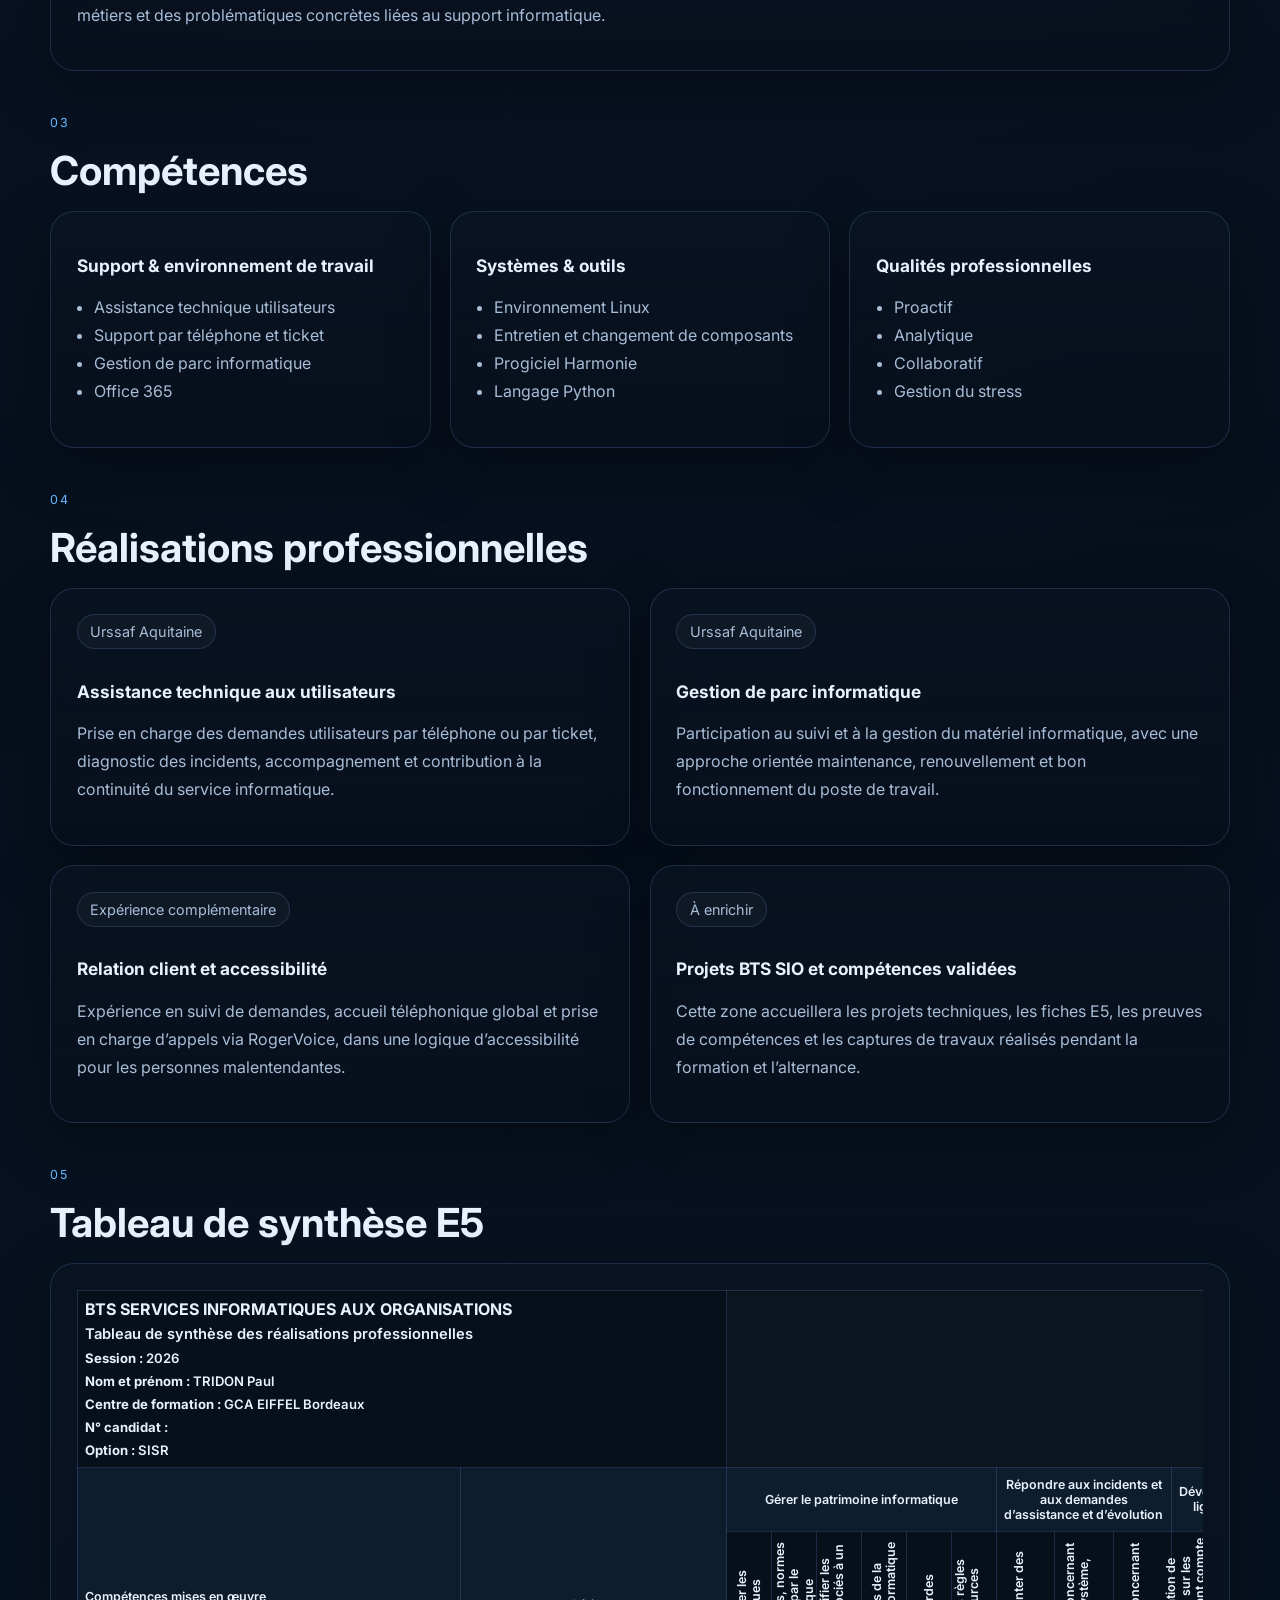
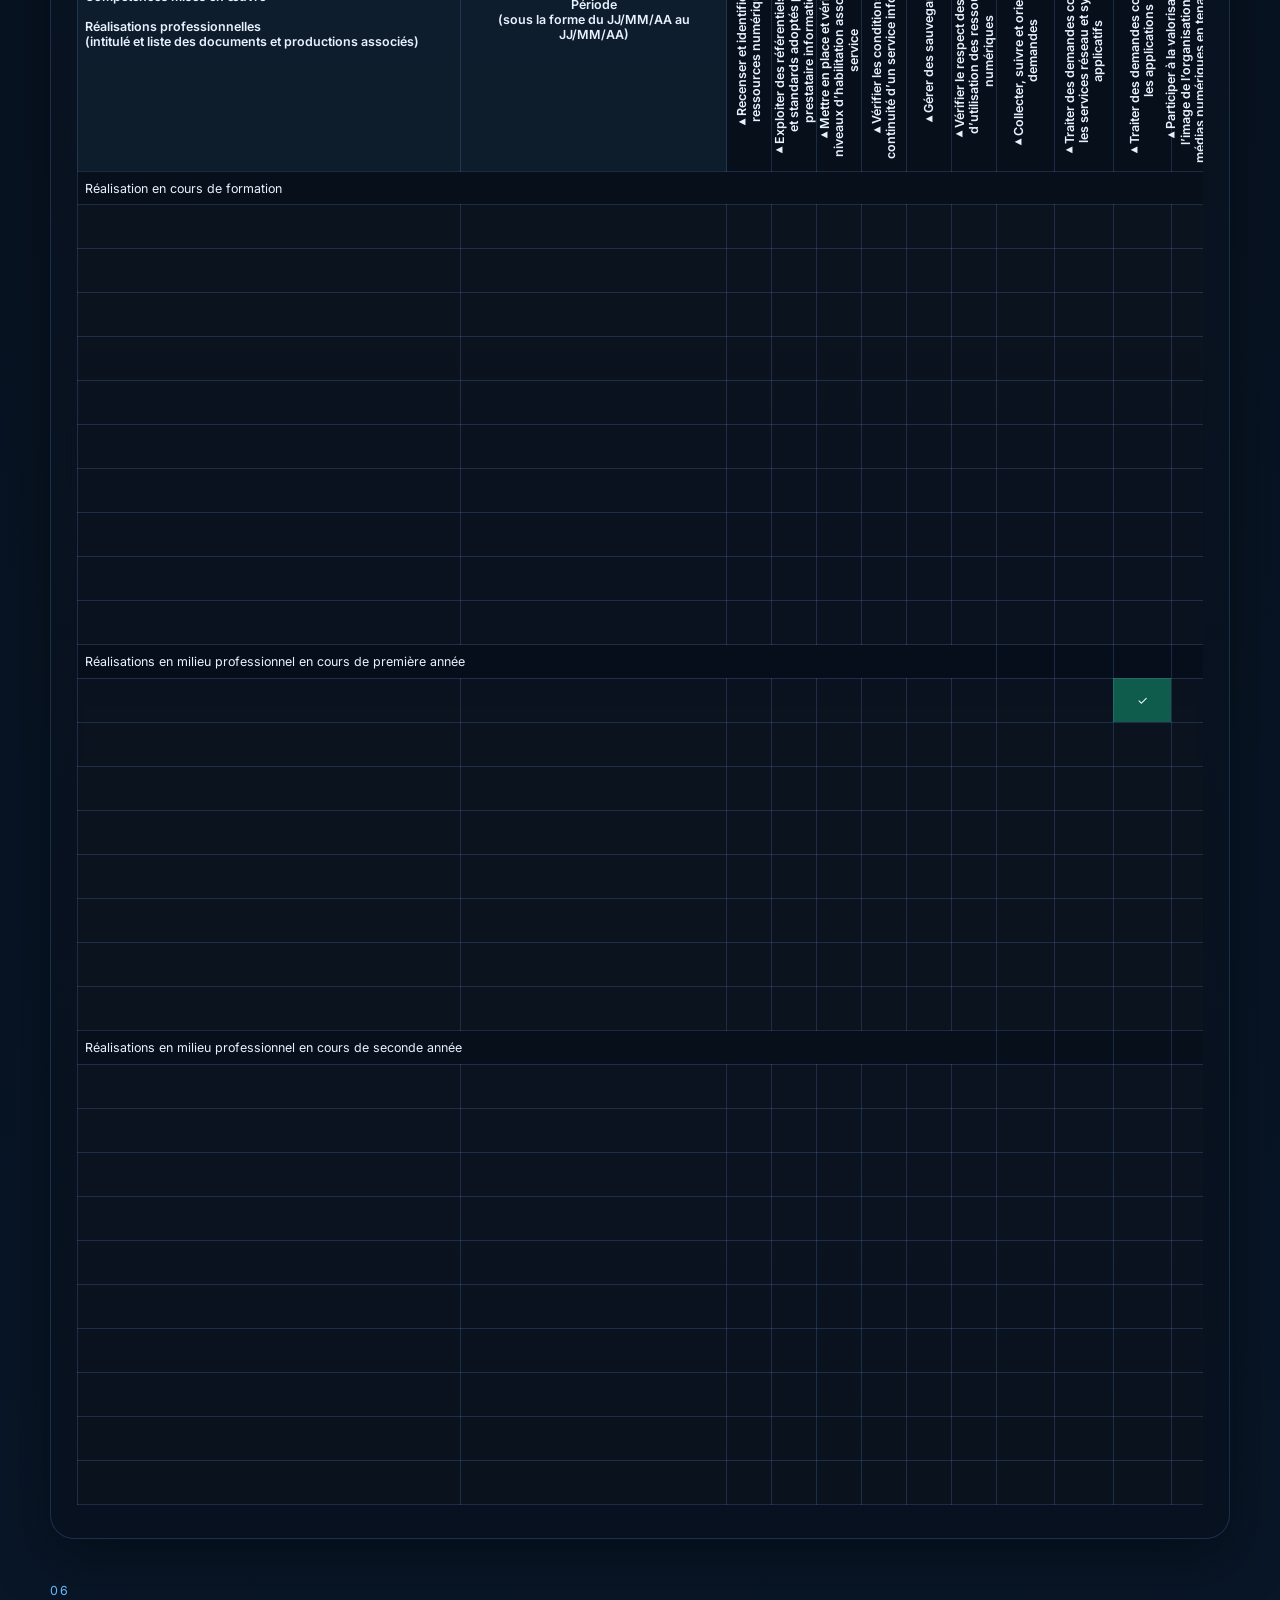
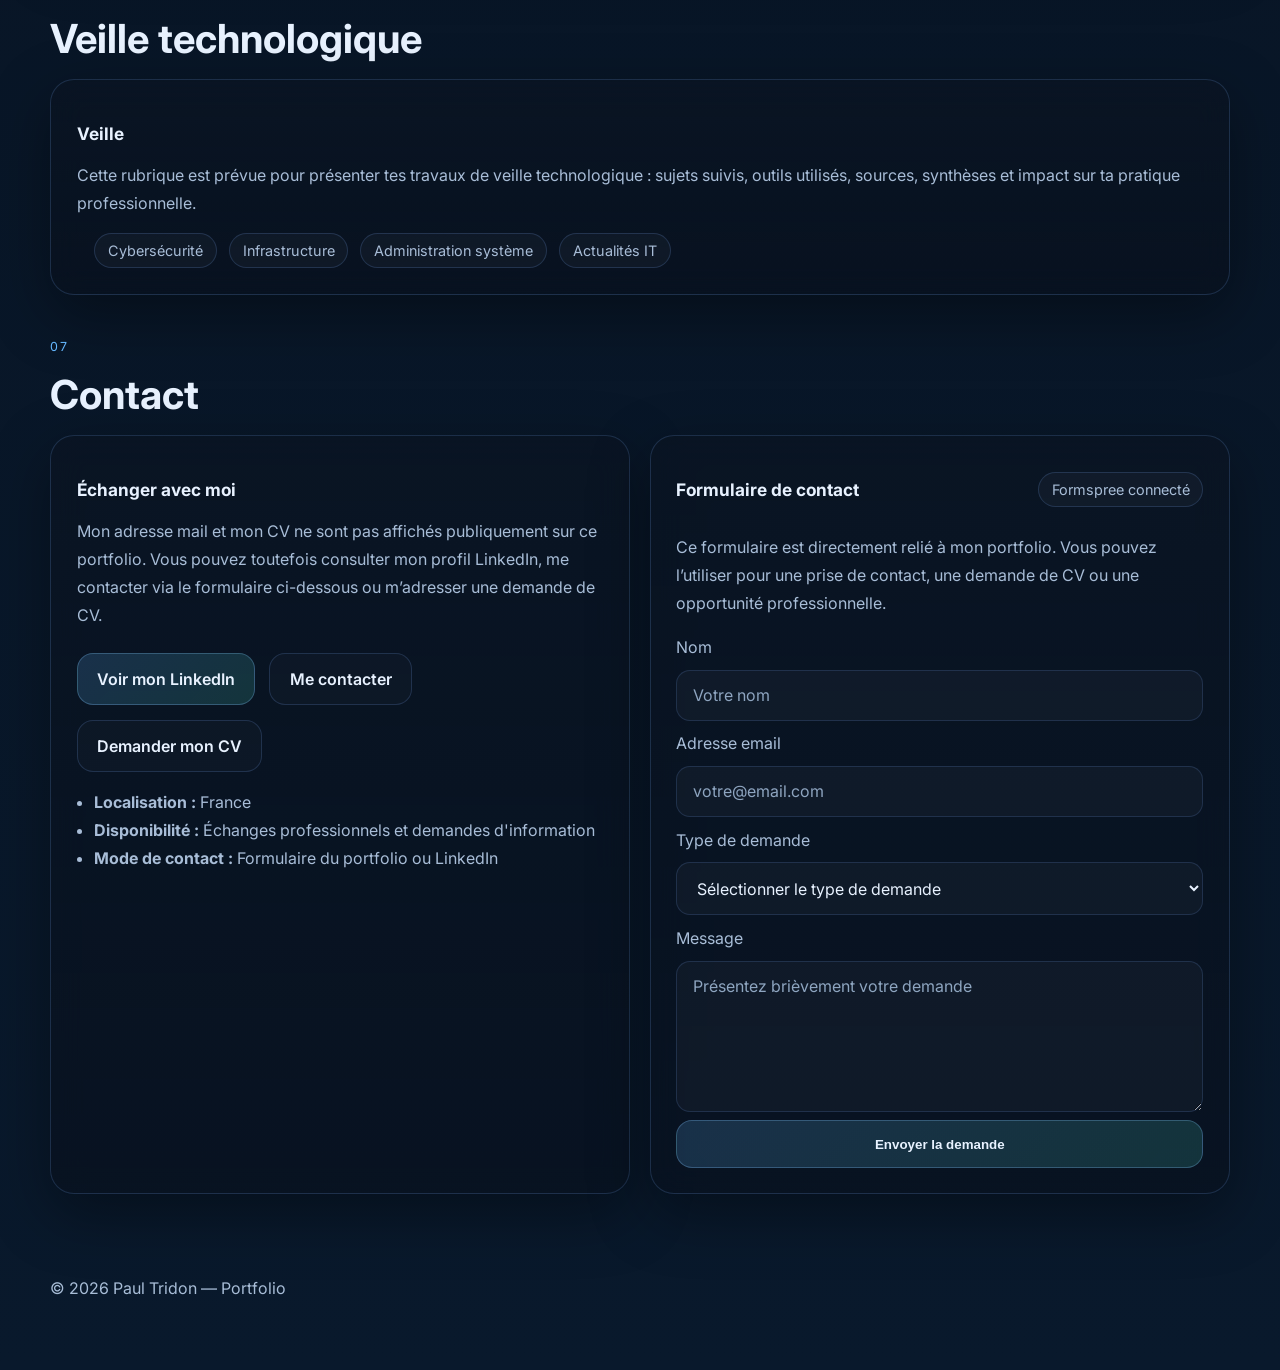
==== commit 32f829e2: "Update index.html" ====
--- a/index.html
+++ b/index.html
@@ -466,9 +466,9 @@
   const group = document.getElementById("energyGroup");
 
   const GRID = 42;               // même valeur que background-size de la grille
-  const SPAWN_MIN = 650;         // plus bas = plus intense
-  const SPAWN_MAX = 1300;
-  const MAX_BRANCHES = 3;
+  const SPAWN_MIN = 900;         // plus bas = plus intense
+  const SPAWN_MAX = 1800;
+  const MAX_BRANCHES = 9;
 
   function resize() {
     svg.setAttribute("viewBox", `0 0 ${window.innerWidth} ${window.innerHeight}`);
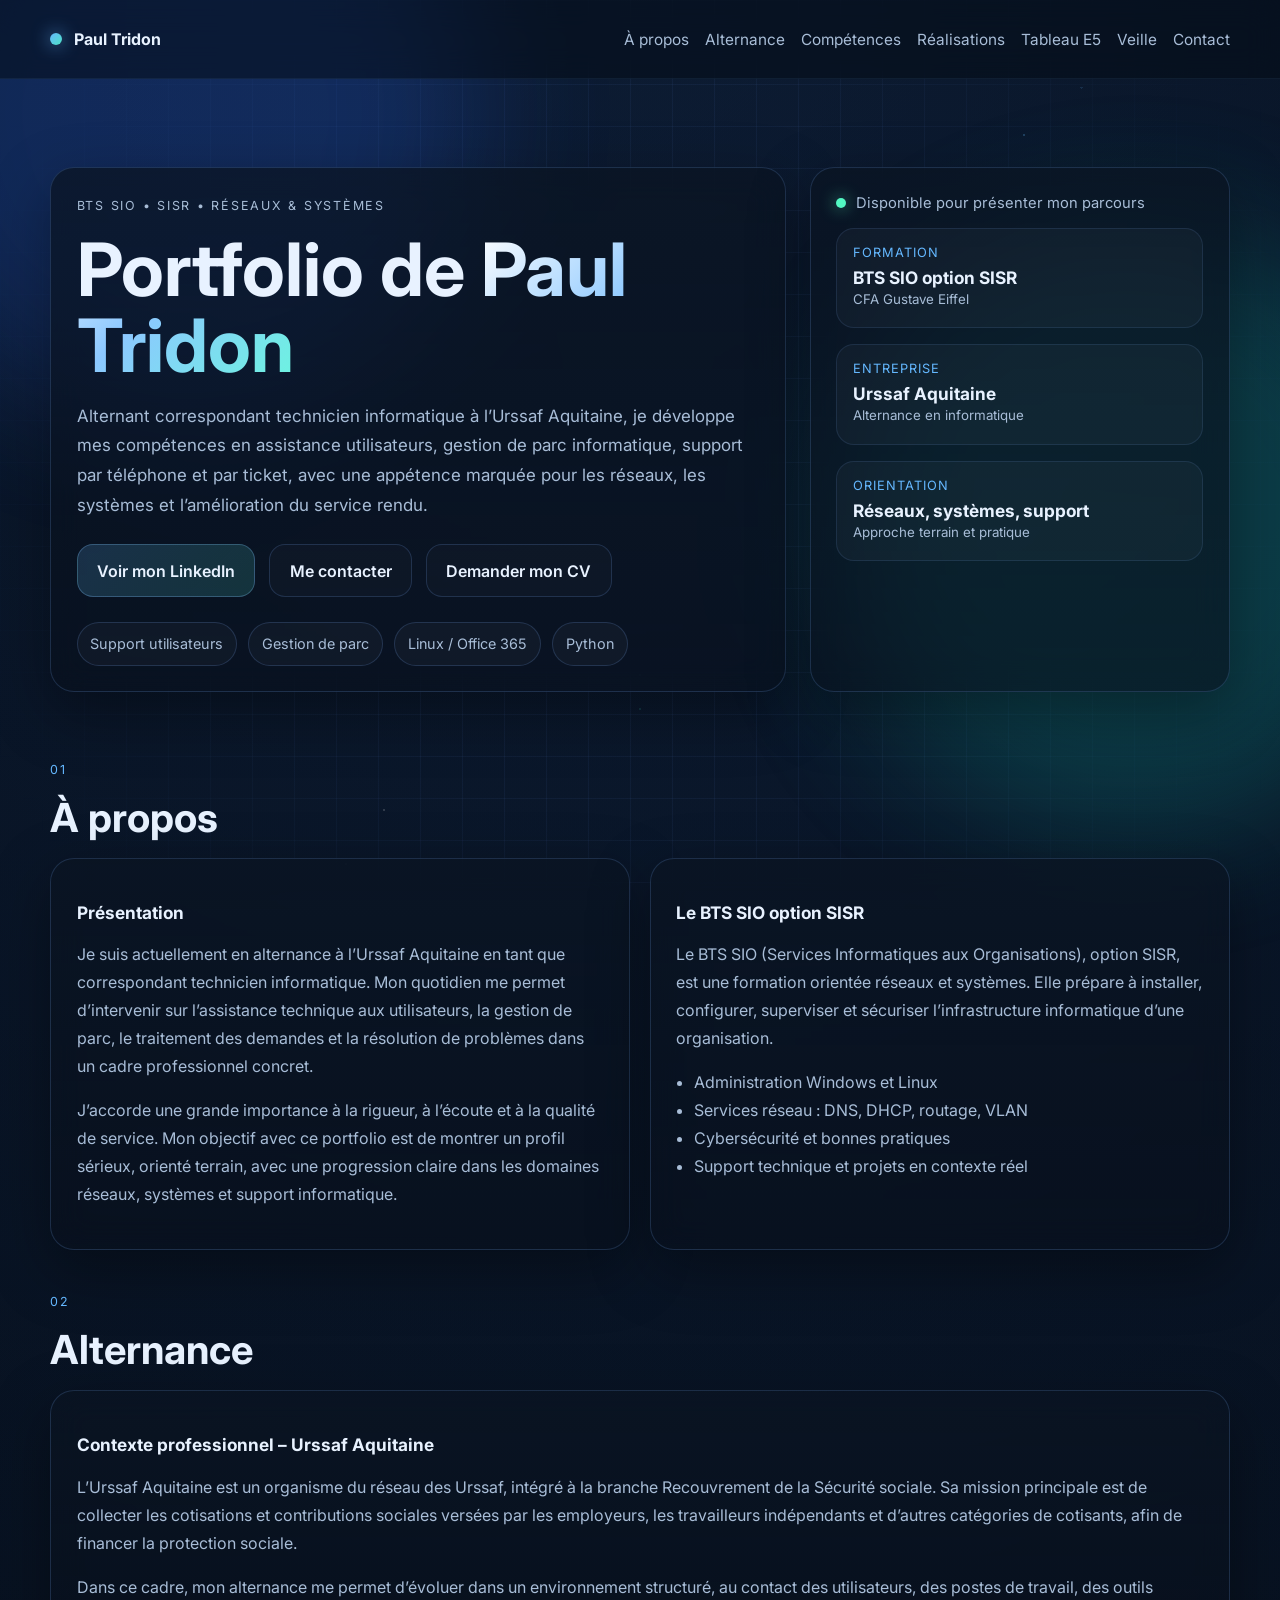
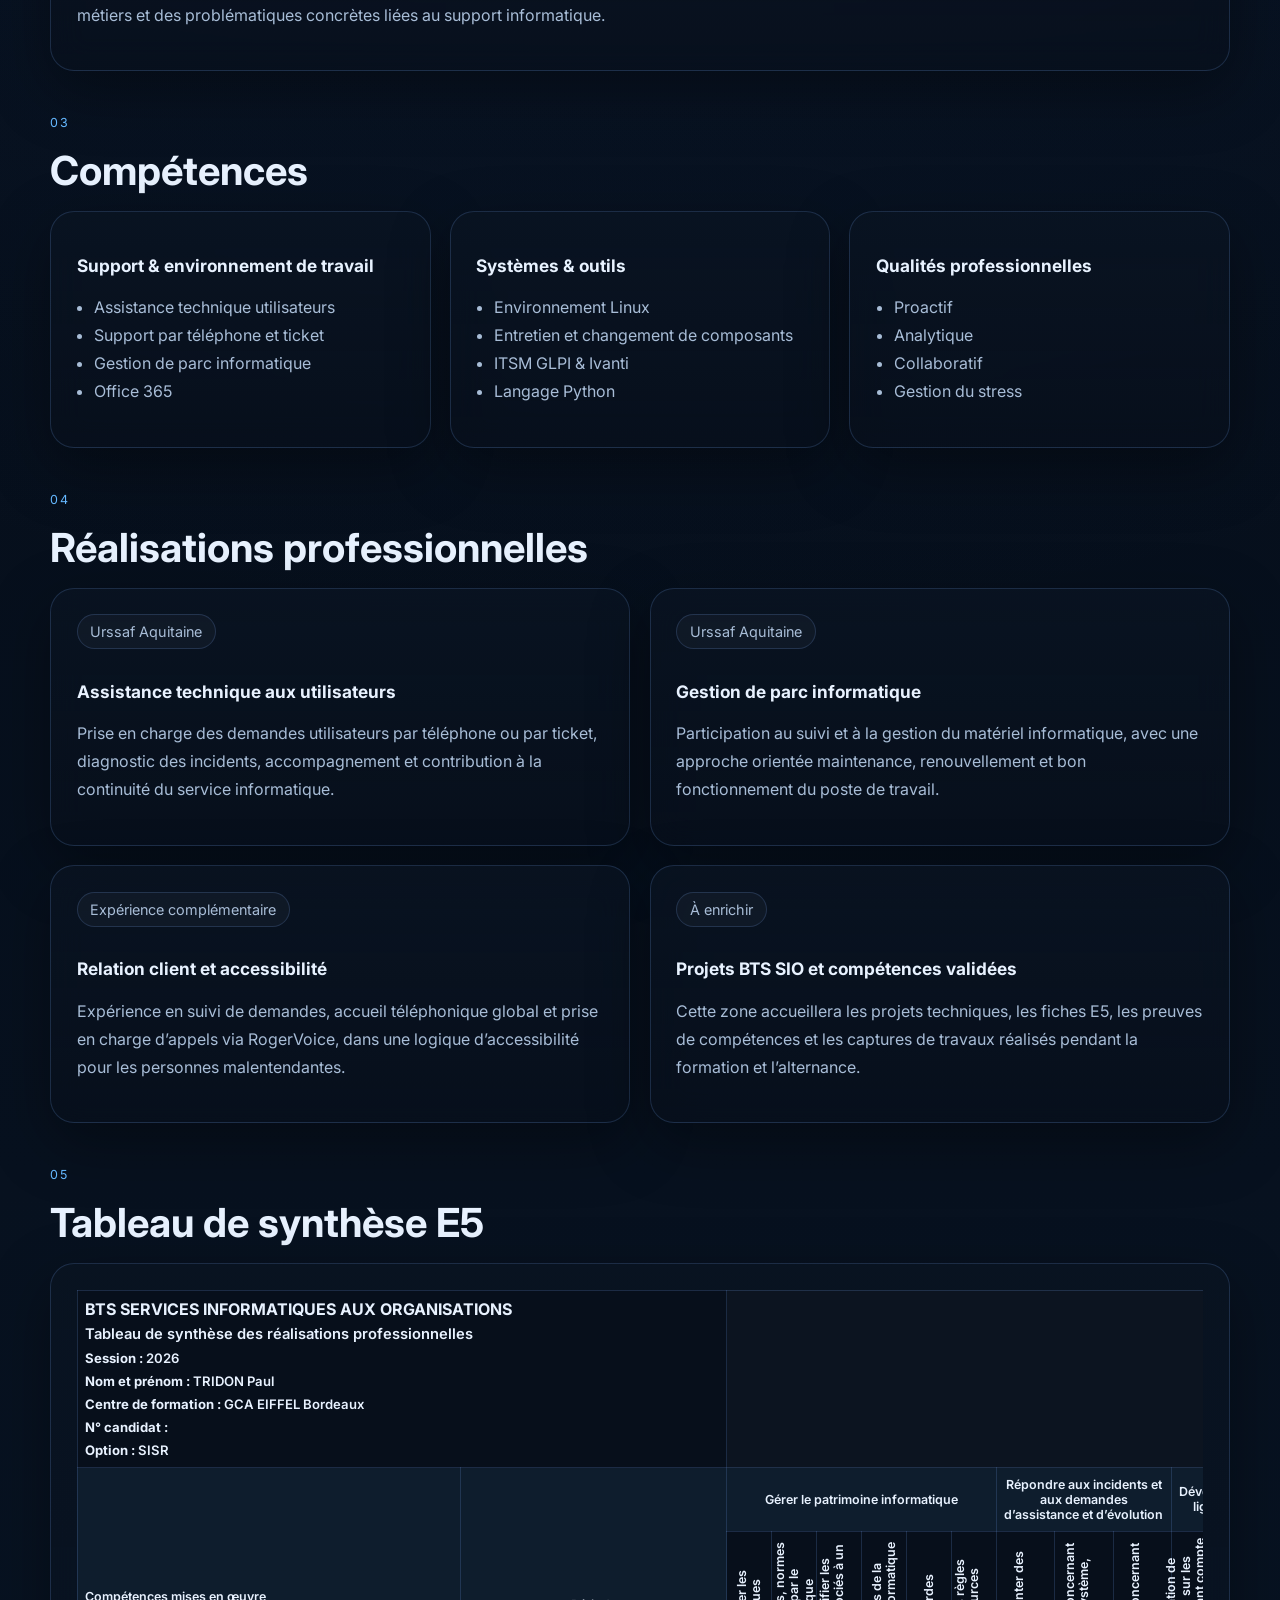
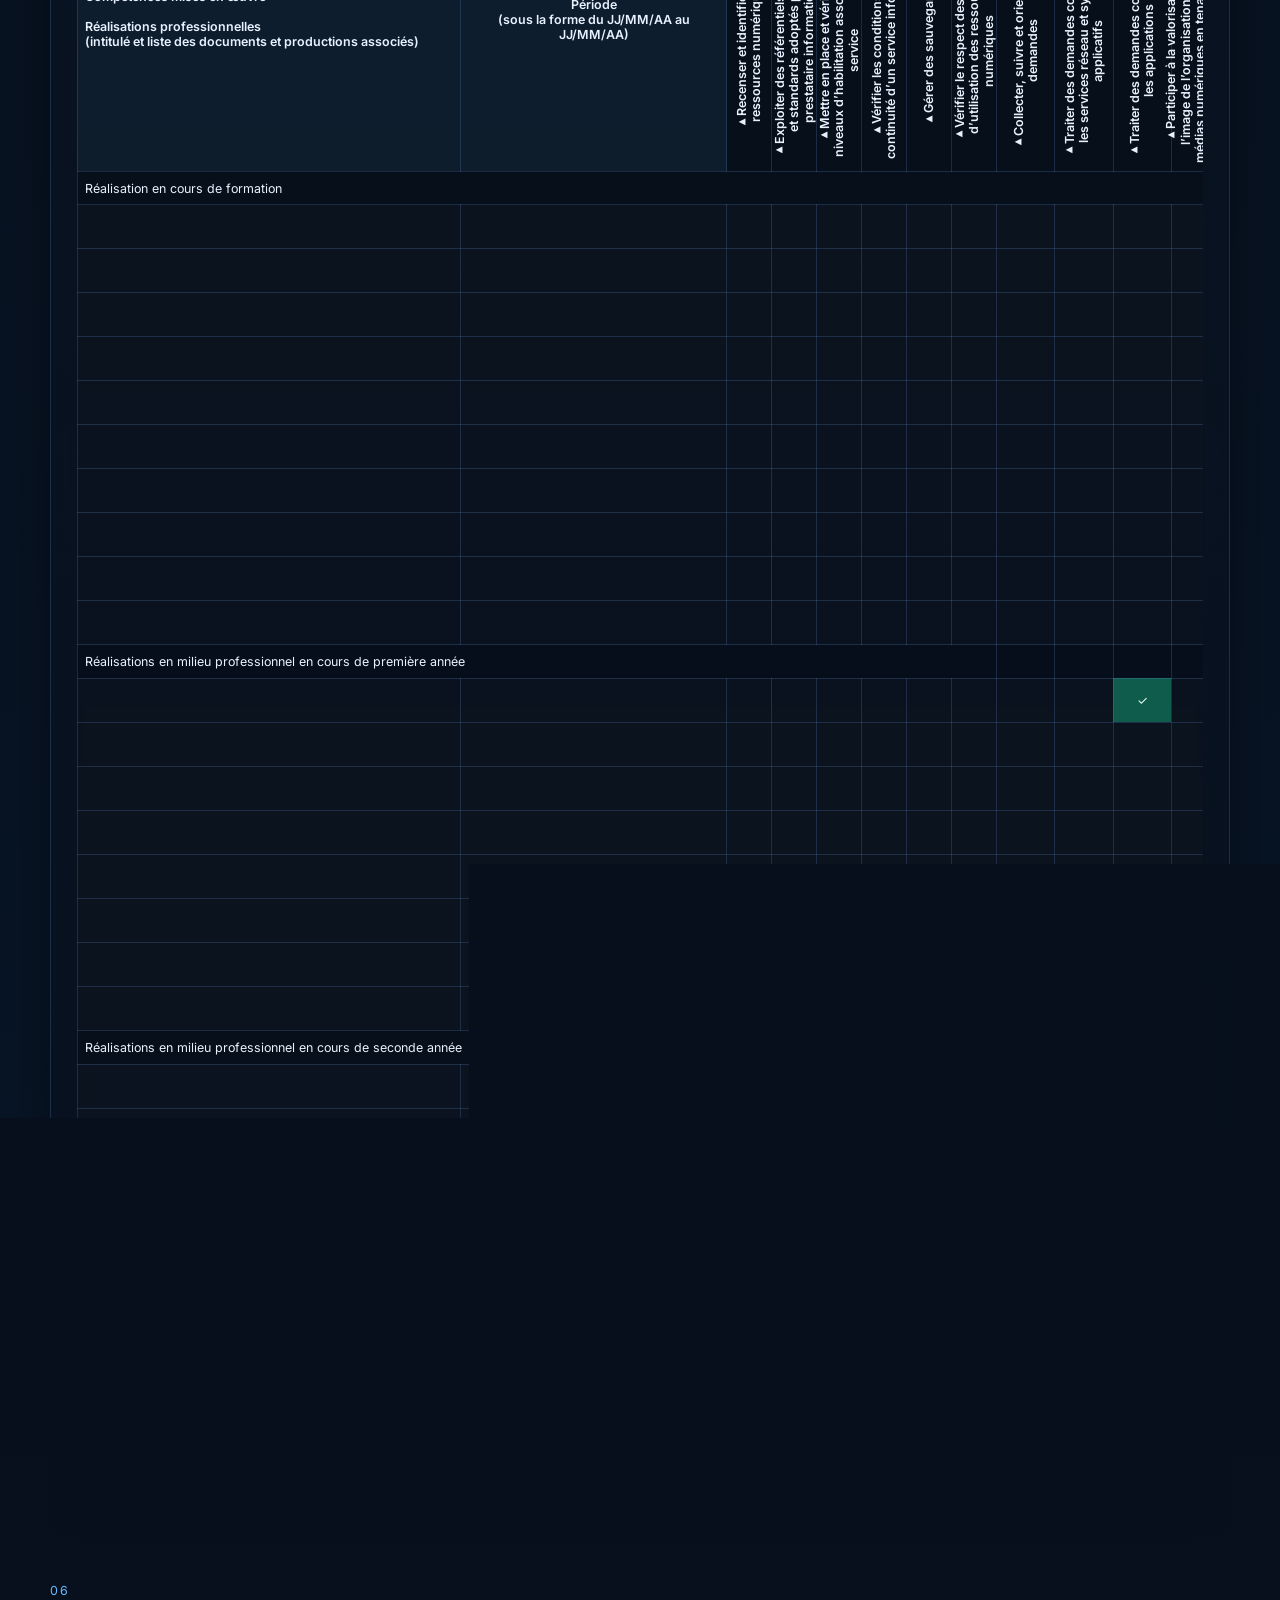
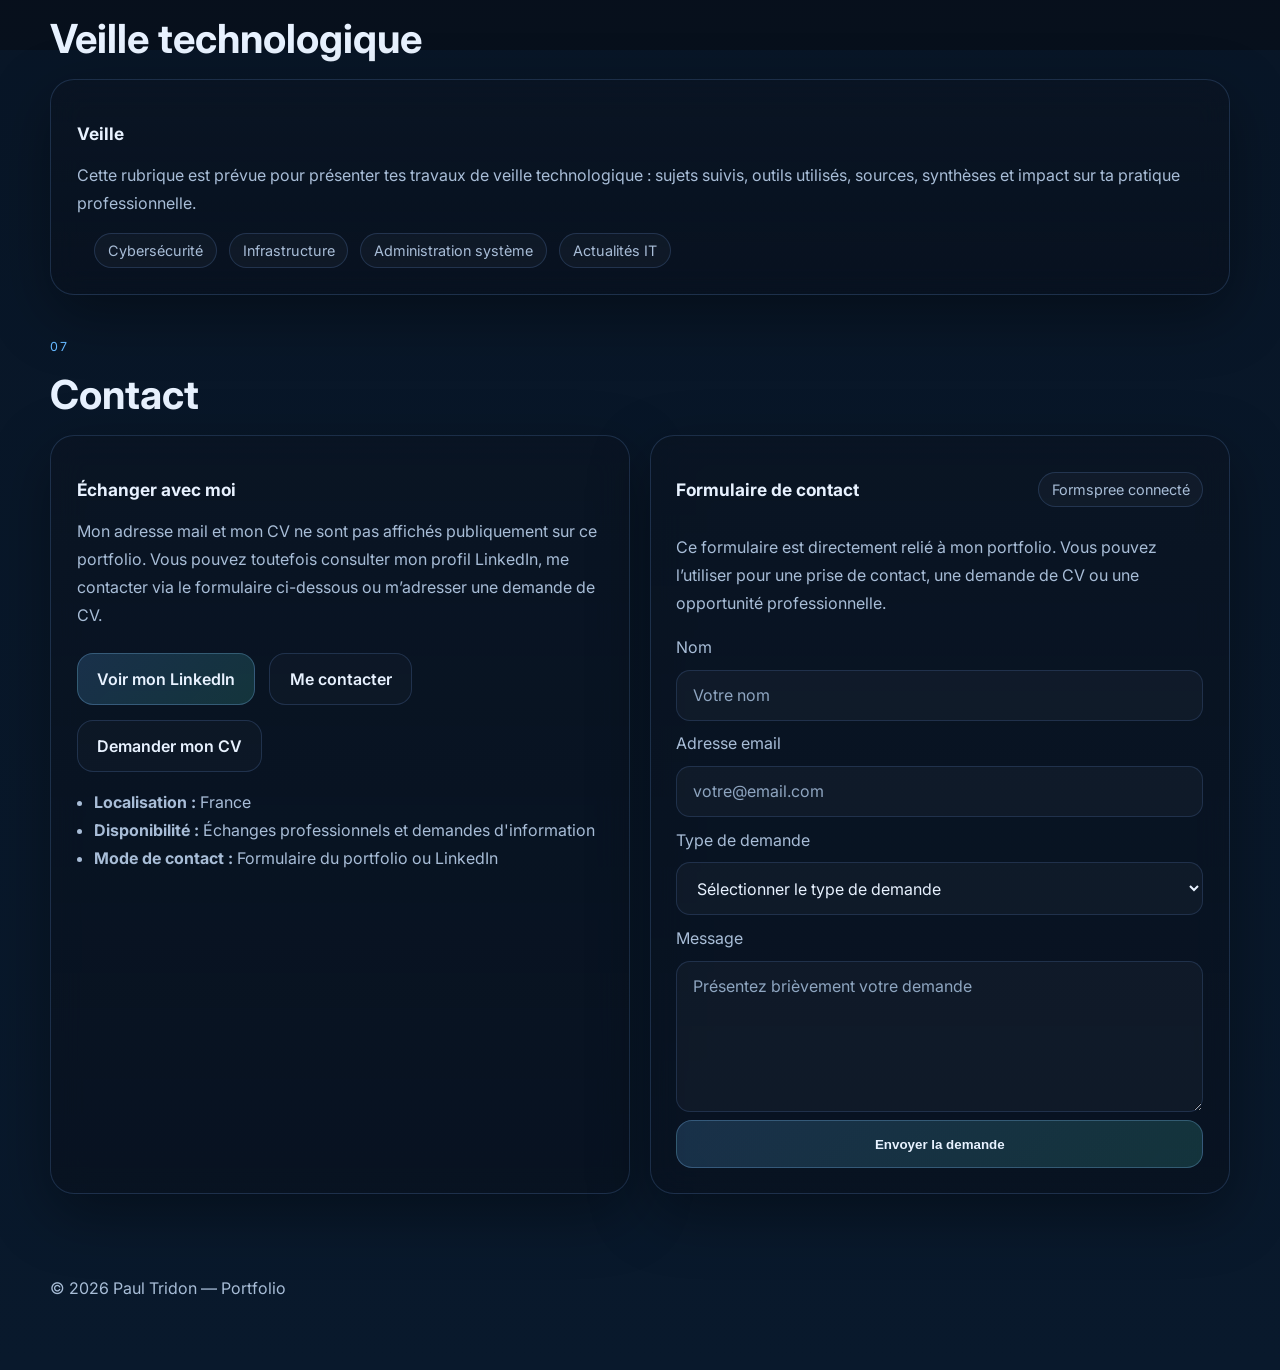
==== commit 55f6b14c: "Update index.html" ====
--- a/index.html
+++ b/index.html
@@ -169,7 +169,7 @@
           <ul>
             <li>Environnement Linux</li>
             <li>Entretien et changement de composants</li>
-            <li>Progiciel Harmonie</li>
+            <li>ITSM GLPI & Ivanti</li>
             <li>Langage Python</li>
           </ul>
         </article>
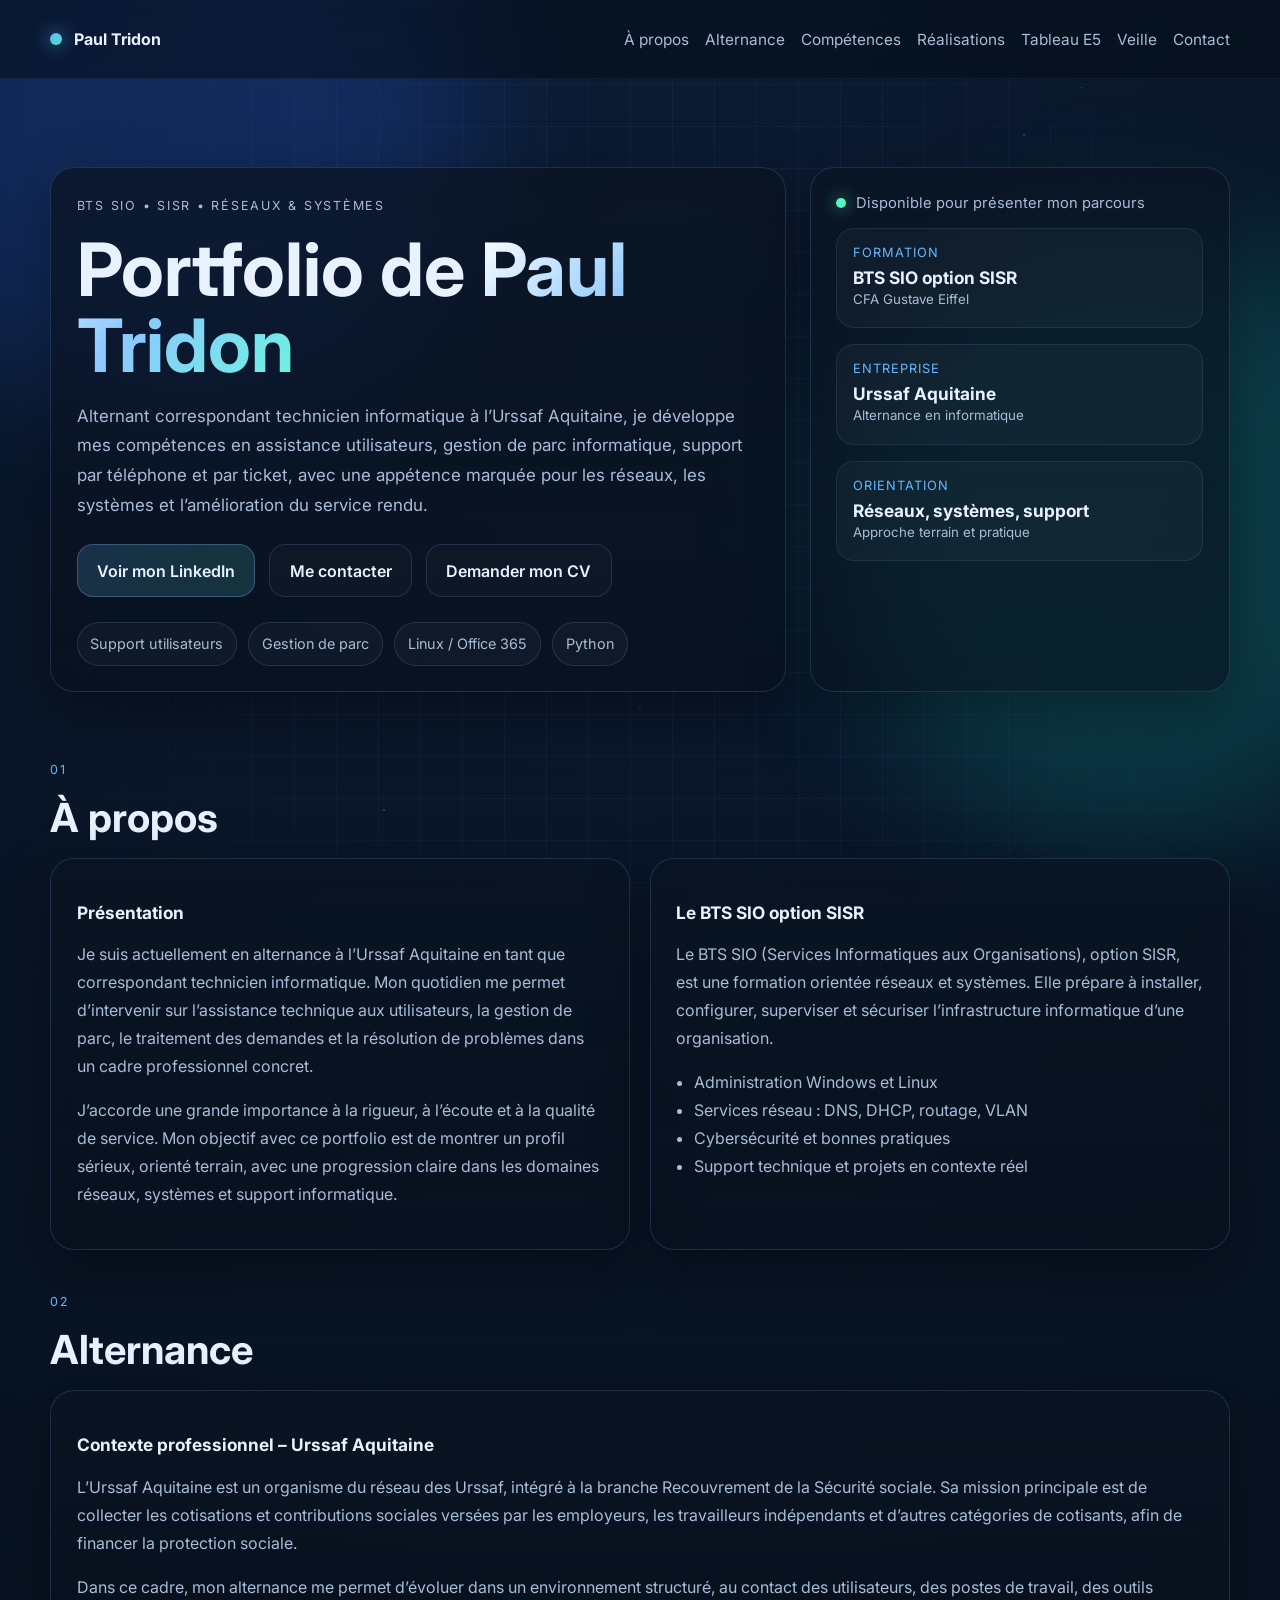
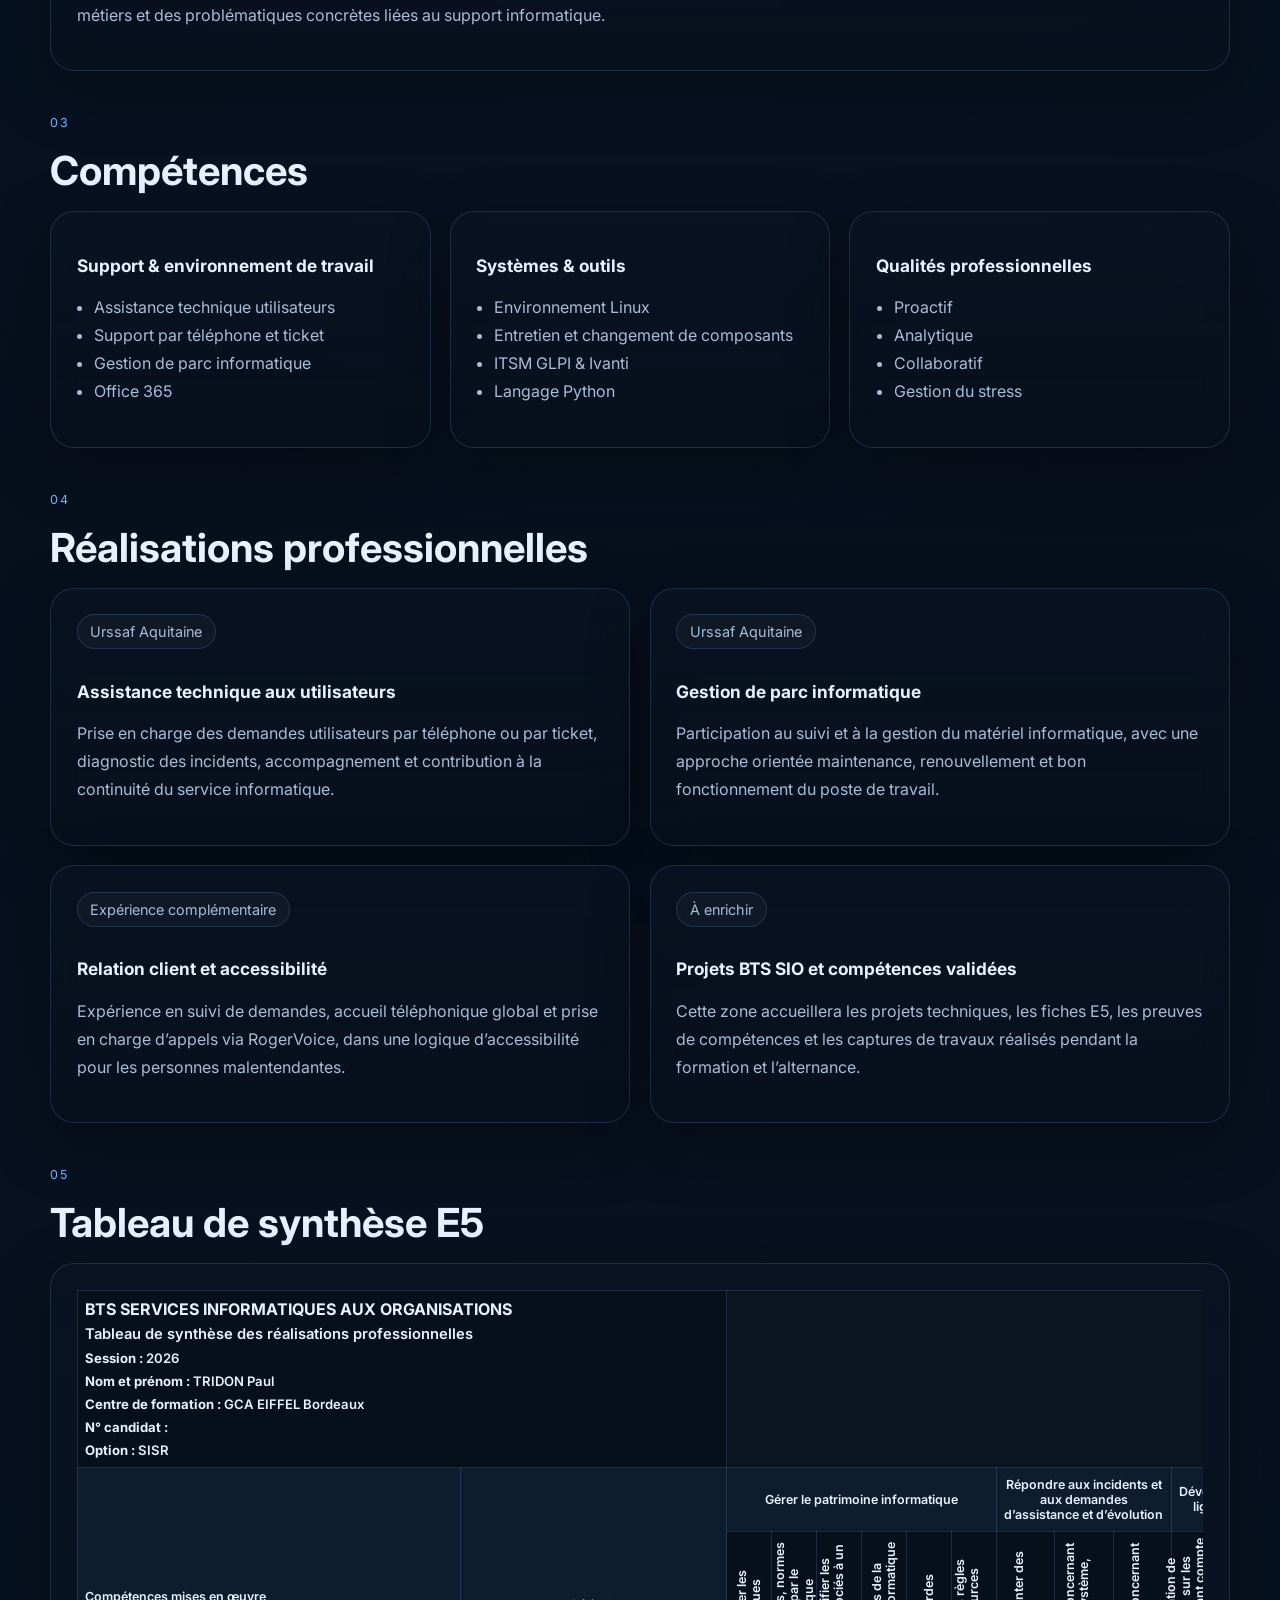
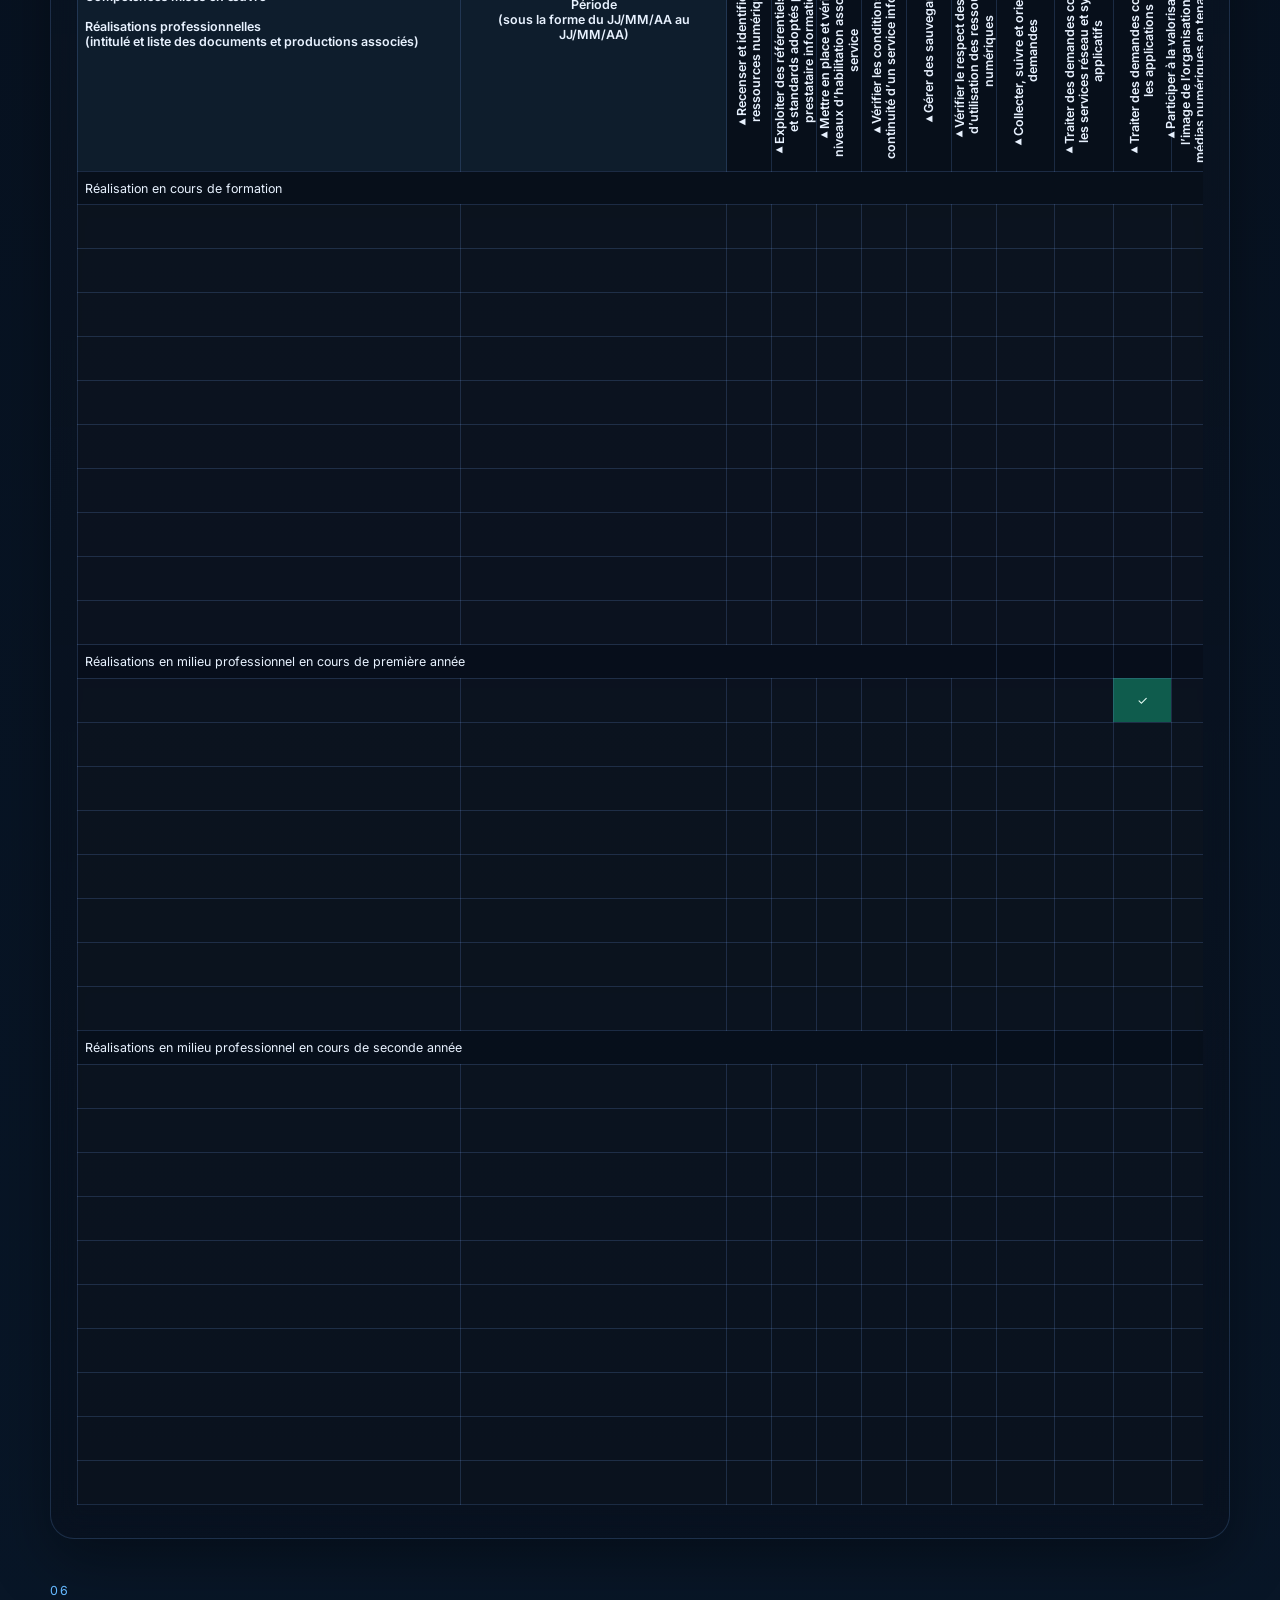
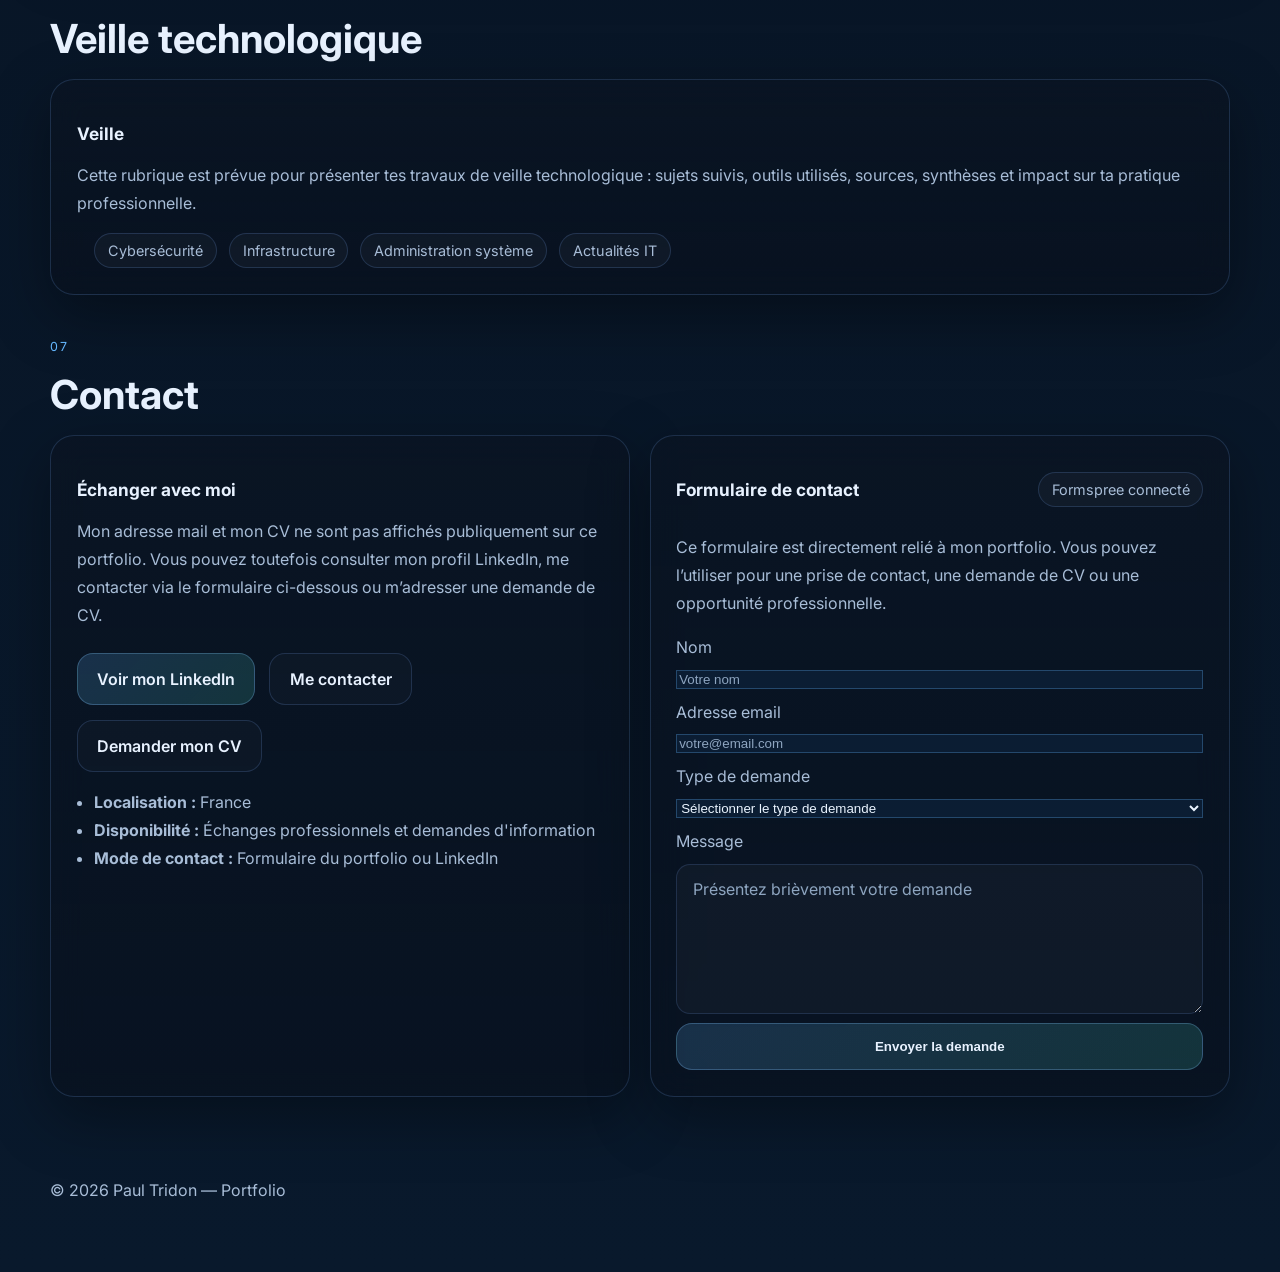
==== commit efed99d1: "Update index.html" ====
--- a/index.html
+++ b/index.html
@@ -52,7 +52,8 @@
     <section id="accueil" class="hero container reveal visible">
       <div class="hero-copy card glass">
         <p class="eyebrow">BTS SIO • SISR • Réseaux & systèmes</p>
-        <h1>Portfolio de <span>Paul Tridon</span></h1>
+        <h1>Portfolio de
+        <span>Paul Tridon</span></h1>
         <p class="lead">
           Alternant correspondant technicien informatique à l’Urssaf Aquitaine, je développe mes compétences
           en assistance utilisateurs, gestion de parc informatique, support par téléphone et par ticket,
--- a/style.css
+++ b/style.css
@@ -266,7 +266,20 @@
   margin-top: 1rem;
 }
 .contact-form input,
-.contact-form select,
+.contact-form select {
+  background: #0b1d33;
+  color: #eaf4ff;
+  border: 1px solid rgba(101, 184, 255, 0.28);
+}
+
+.contact-form option {
+  background: #ffffff;
+  color: #111827;
+}
+
+.contact-form option[value=""] {
+  color: #6b7280;
+}
 .contact-form textarea {
   width: 100%;
   background: rgba(255,255,255,0.03);
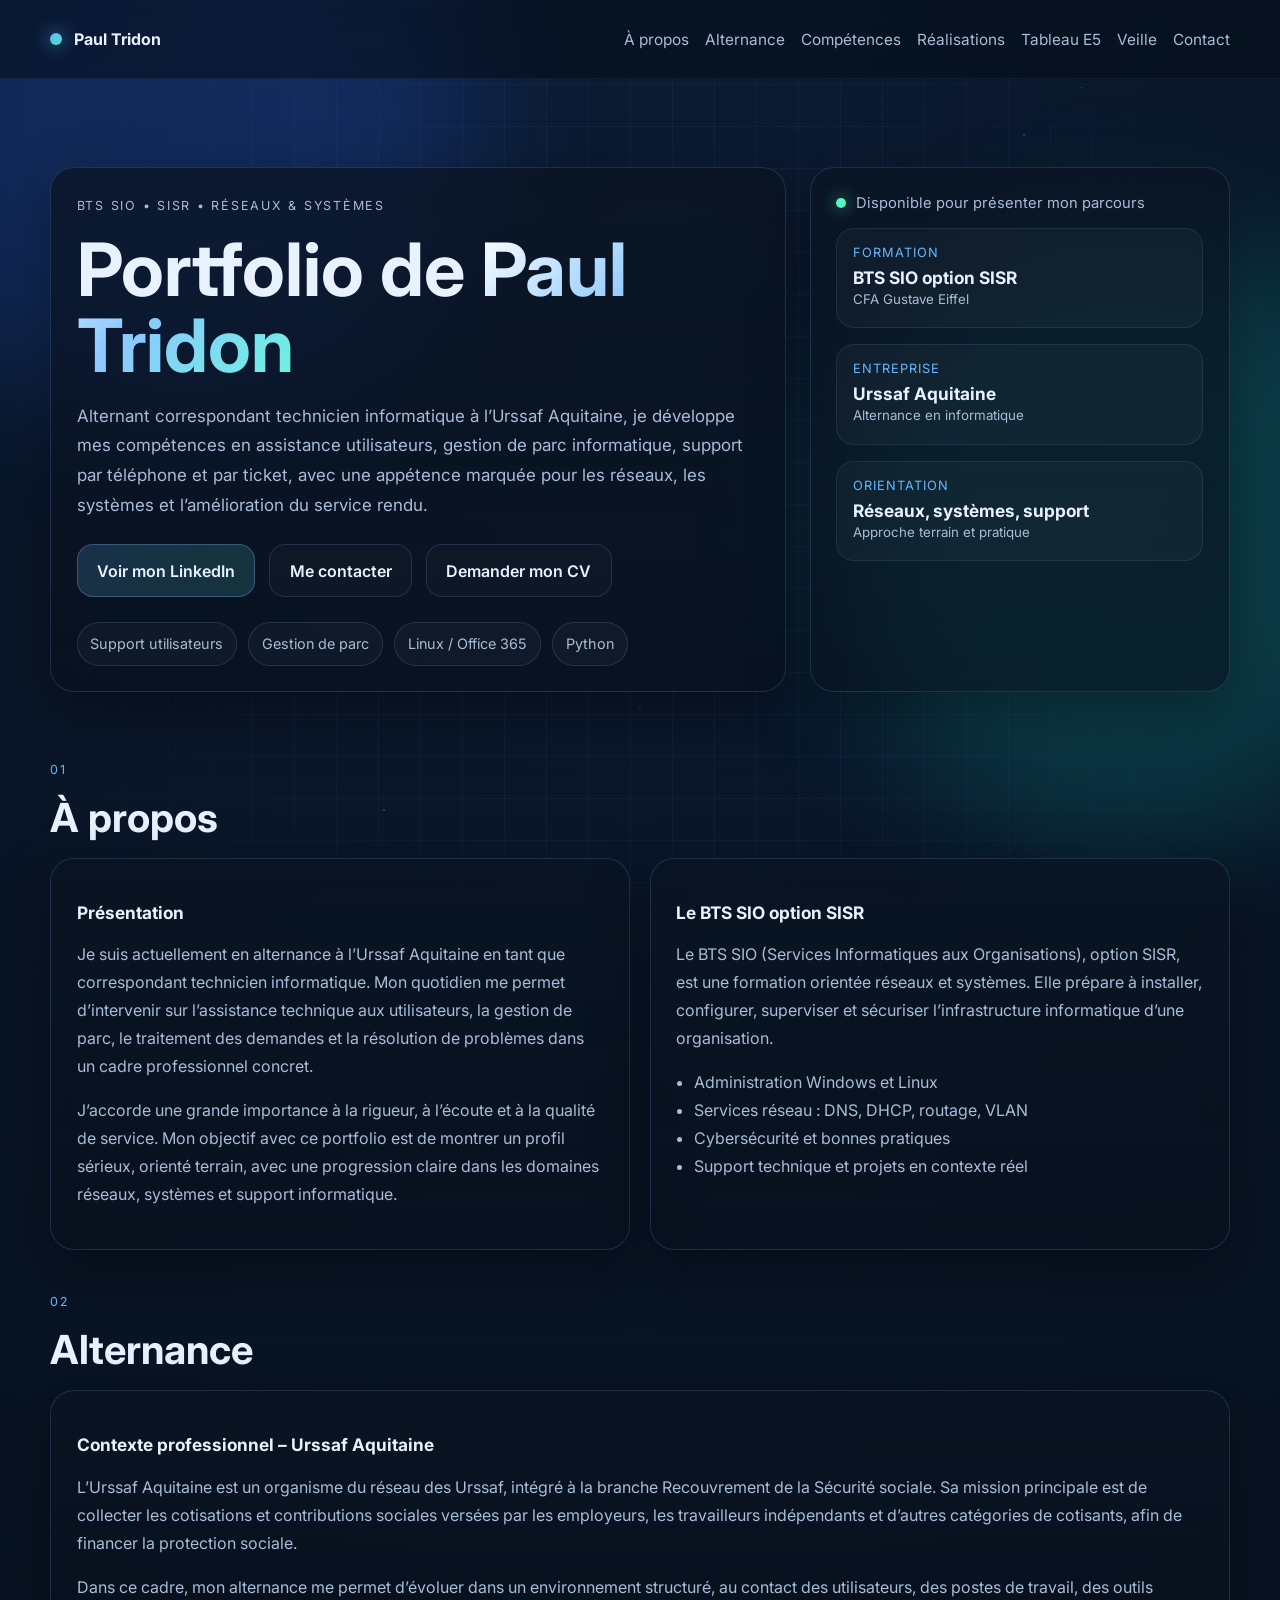
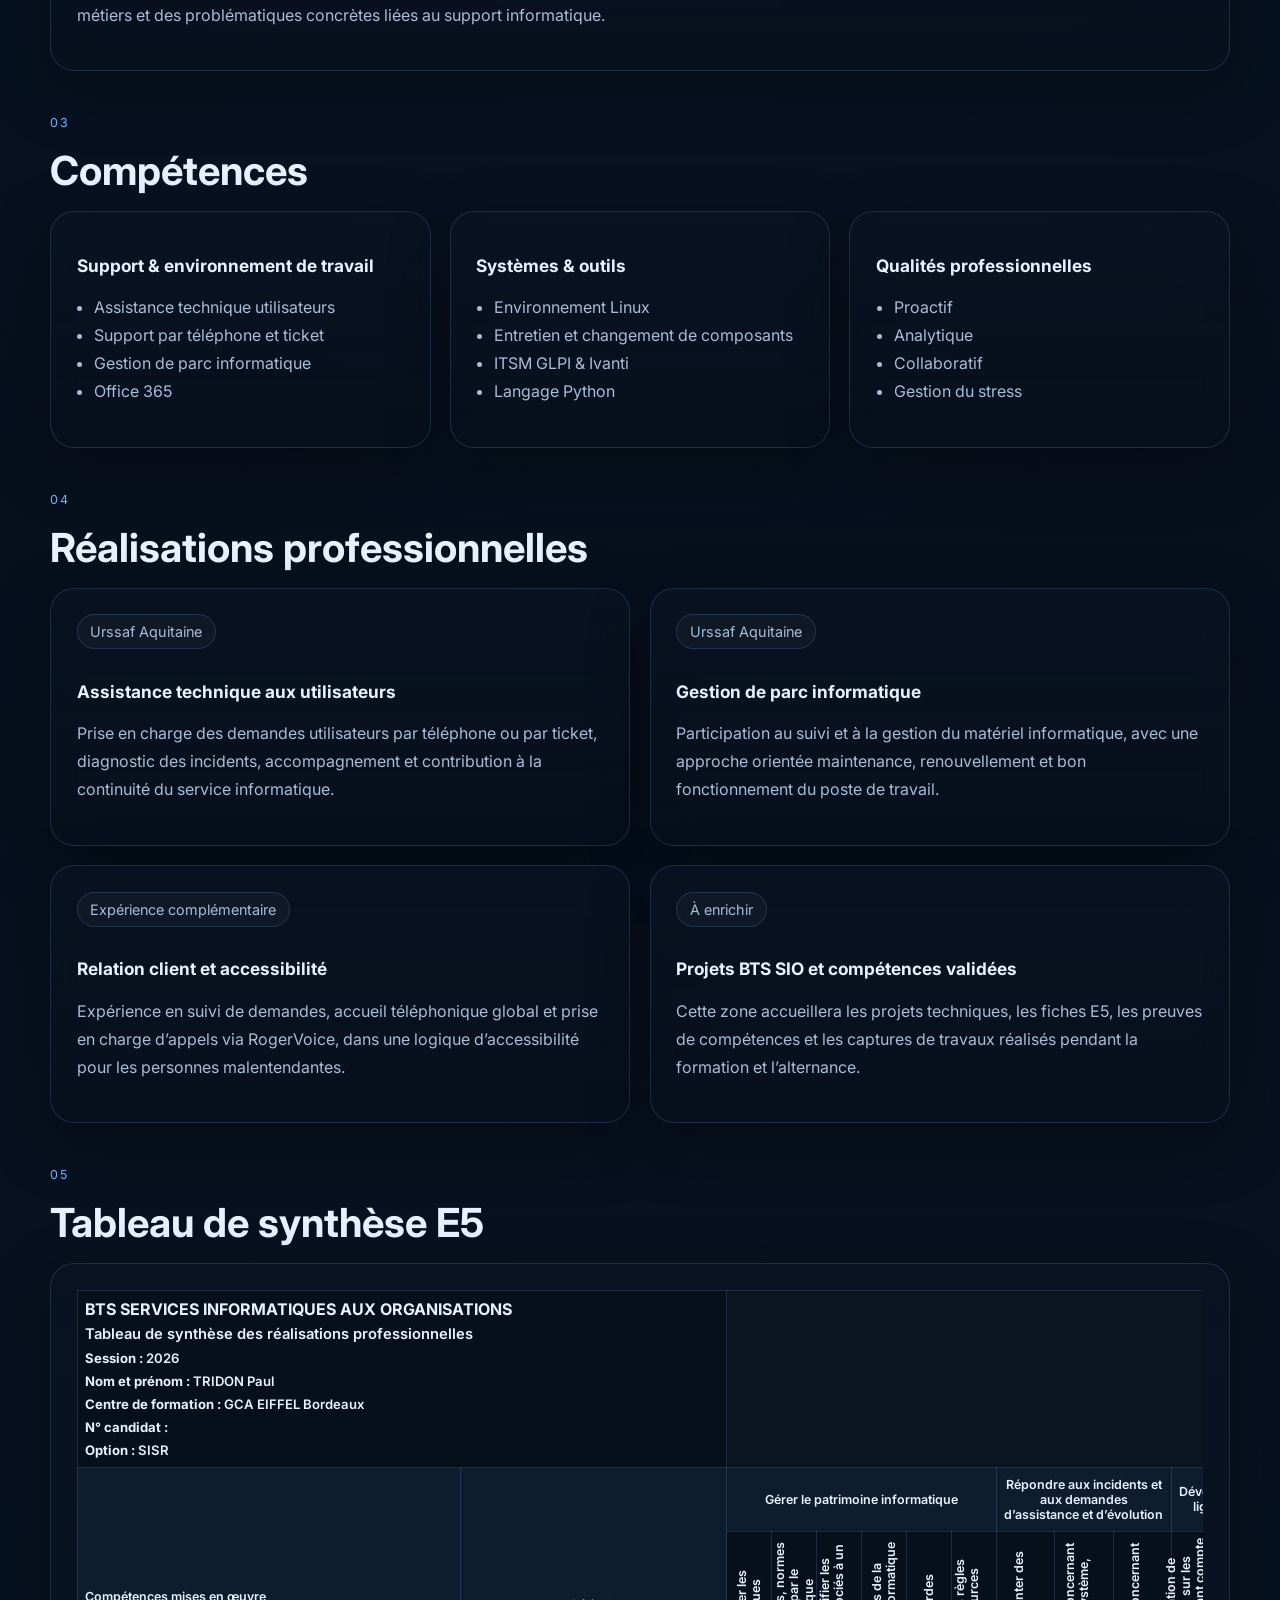
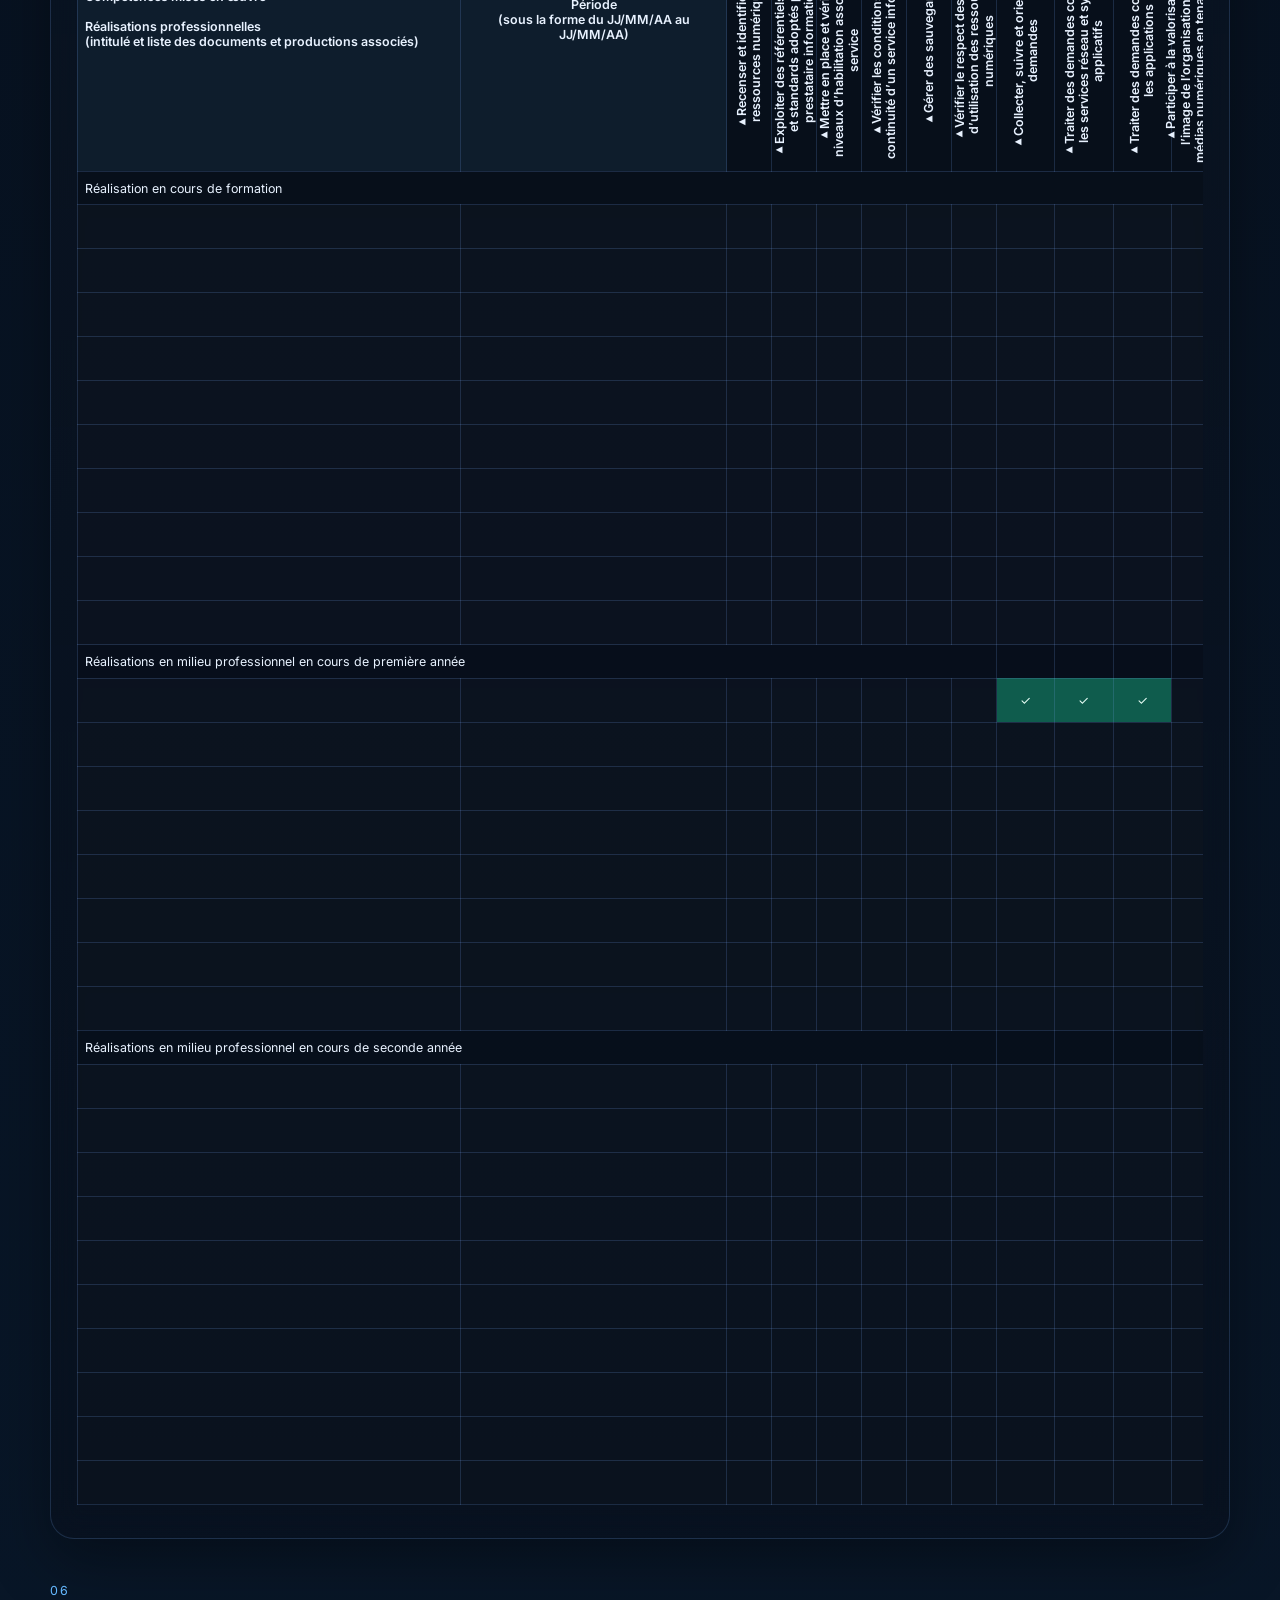
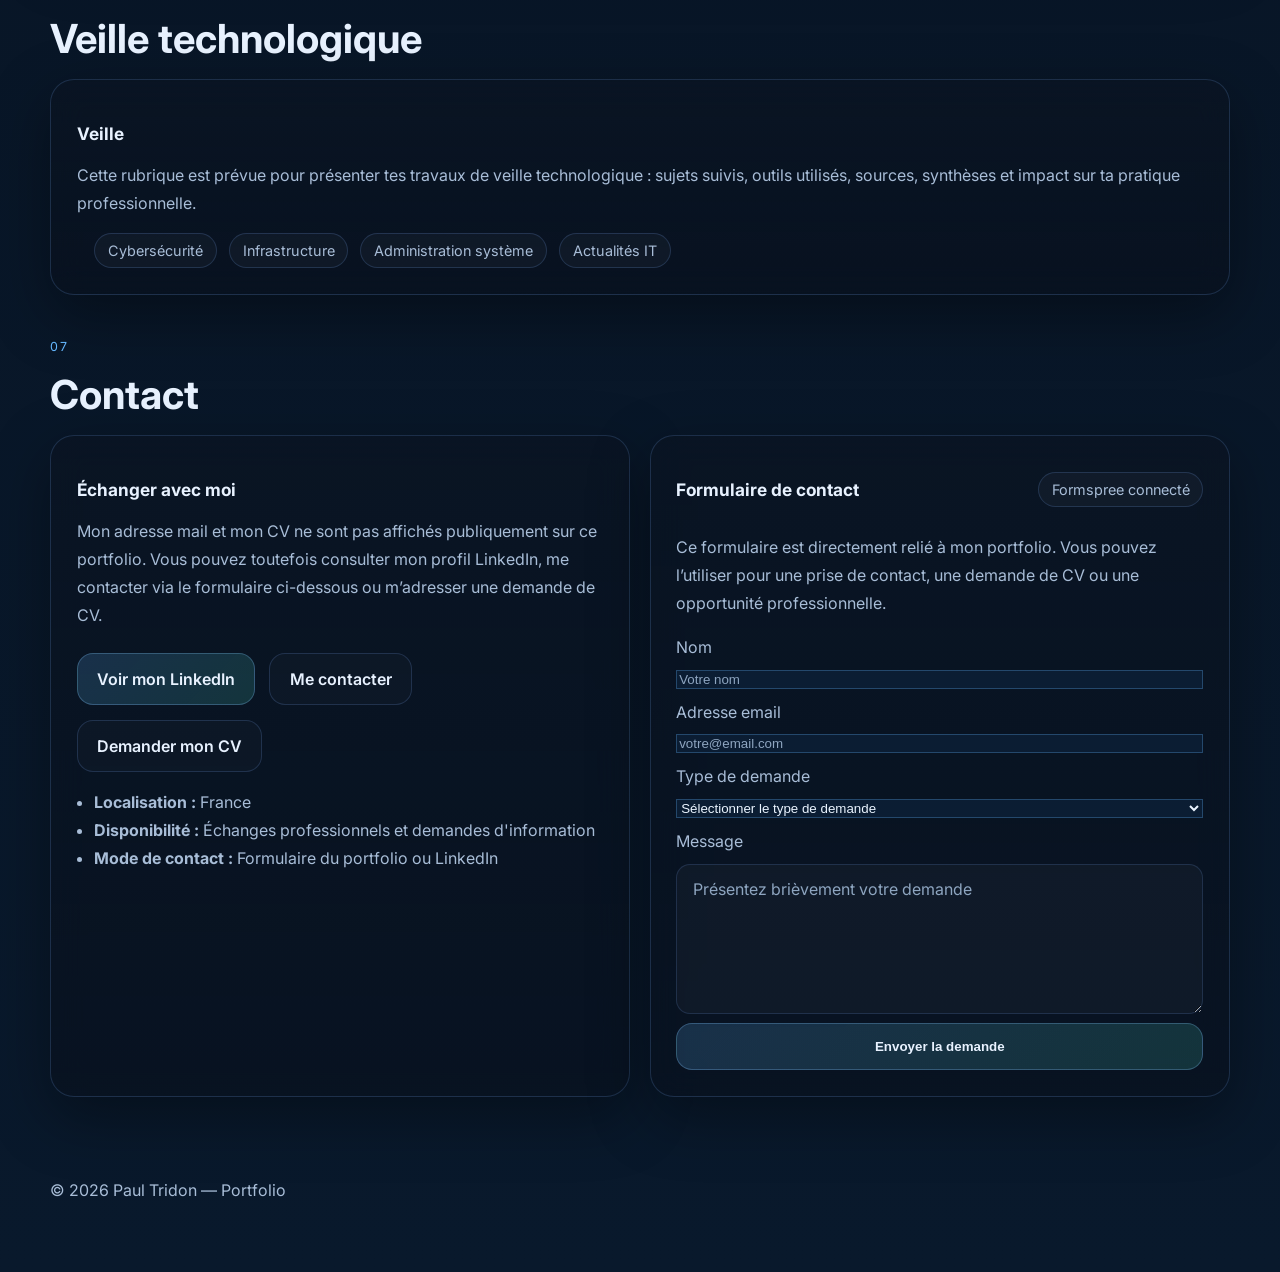
==== commit 13de2233: "Update index.html" ====
--- a/index.html
+++ b/index.html
@@ -303,7 +303,7 @@
               <td></td><td></td><td></td><td></td><td></td><td></td><td></td><td></td>
               <td></td><td></td><td></td><td></td><td></td><td></td><td></td><td></td>
             </tr>
-              <tr class="blank-row"><td></td><td></td><td></td><td></td><td></td><td></td><td></td><td></td><td></td><td></td><td style="background:#0f5c4d; color:#eafff8; text-align:center;">✓</td><td></td><td></td><td></td><td></td><td></td><td></td><td></td><td></td><td></td><td></td><td></td><td></td><td></td></tr>
+              <tr class="blank-row"><td></td><td></td><td></td><td></td><td></td><td></td><td></td><td></td><td style="background:#0f5c4d; color:#eafff8; text-align:center;">✓</td><td style="background:#0f5c4d; color:#eafff8; text-align:center;">✓</td><td style="background:#0f5c4d; color:#eafff8; text-align:center;">✓</td><td></td><td></td><td></td><td></td><td></td><td></td><td></td><td></td><td></td><td></td><td></td><td></td><td></td></tr>
               <tr class="blank-row"><td></td><td></td><td></td><td></td><td></td><td></td><td></td><td></td><td></td><td></td><td></td><td></td><td></td><td></td><td></td><td></td><td></td><td></td><td></td><td></td><td></td><td></td><td></td><td></td></tr>
               <tr class="blank-row"><td></td><td></td><td></td><td></td><td></td><td></td><td></td><td></td><td></td><td></td><td></td><td></td><td></td><td></td><td></td><td></td><td></td><td></td><td></td><td></td><td></td><td></td><td></td><td></td></tr>
               <tr class="blank-row"><td></td><td></td><td></td><td></td><td></td><td></td><td></td><td></td><td></td><td></td><td></td><td></td><td></td><td></td><td></td><td></td><td></td><td></td><td></td><td></td><td></td><td></td><td></td><td></td></tr>
